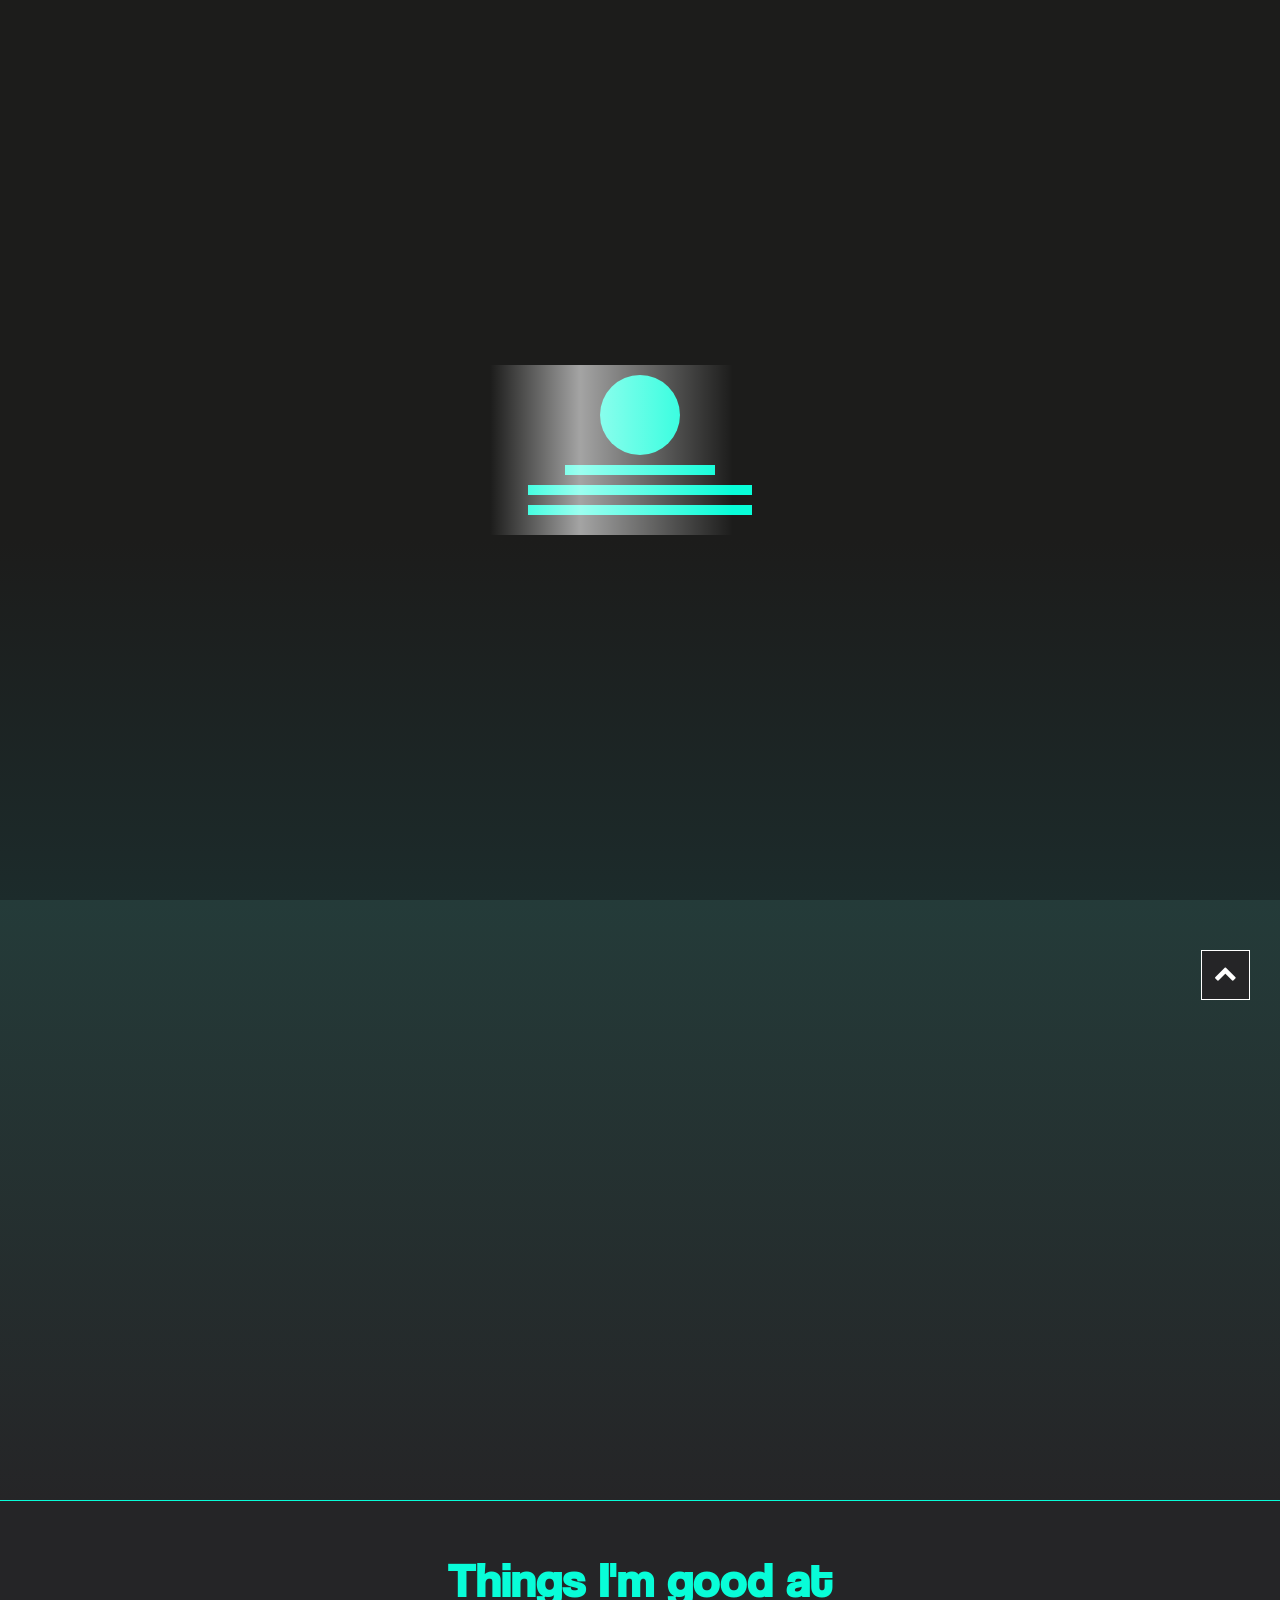
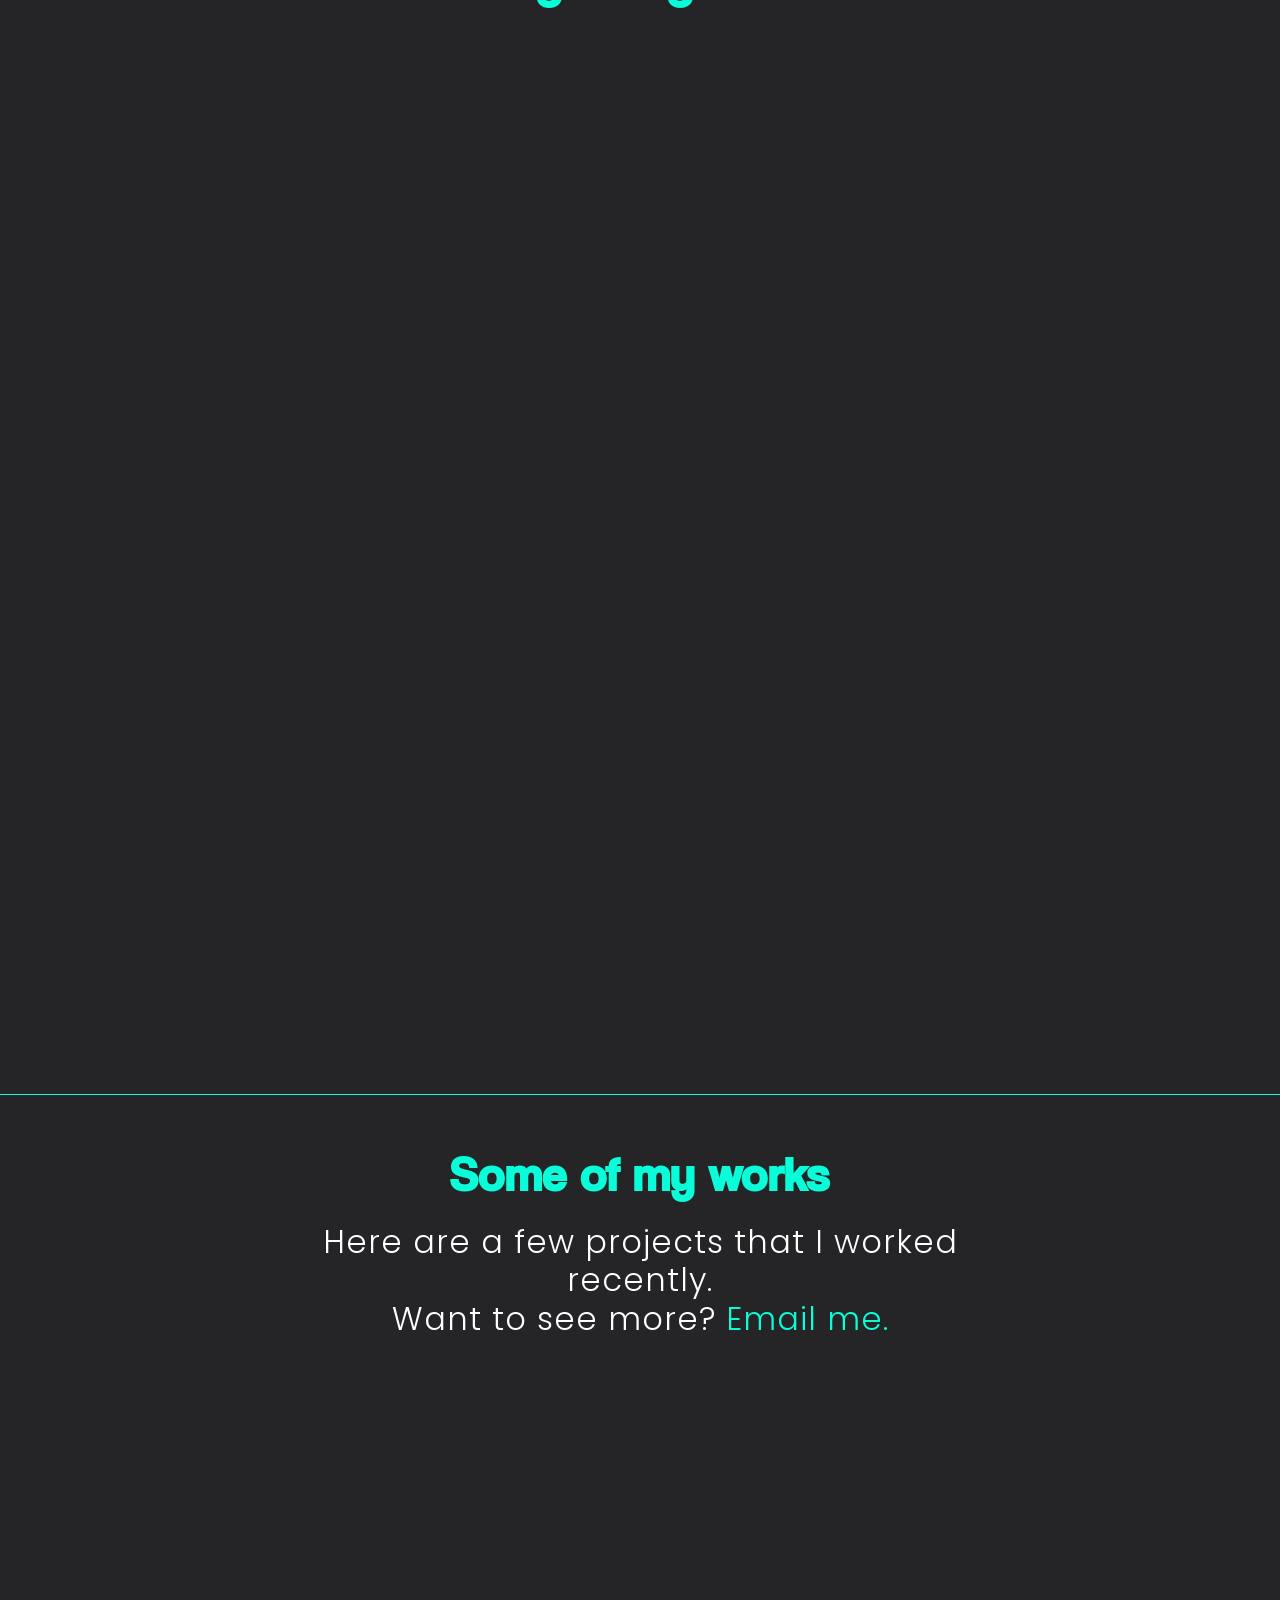
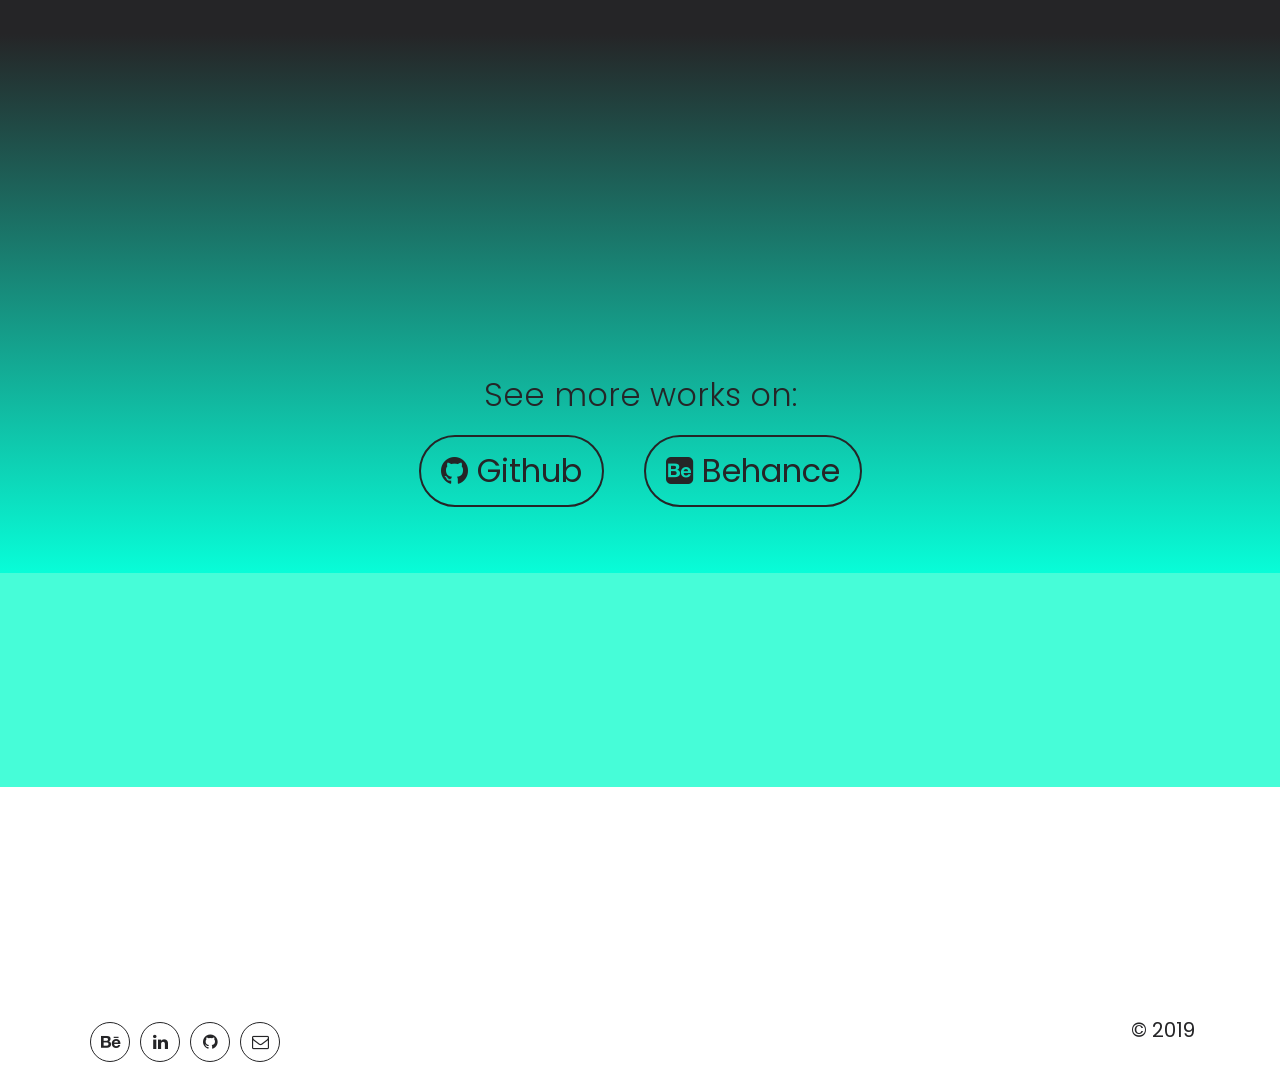
==== index.html @ 238badc8 "Fixed hero section width on desktop" ====
<!DOCTYPE html>
<html lang="en">
  <head>
    <meta name="viewport" content="width=device-width, initial-scale=1.0" />
    <title>Jason Jara - Frontend Developer | UI/UX Designer</title>
    <link
      rel="shortcut icon"
      href="./assets/images/favicon.ico"
      type="image/x-icon"
    />
    <link
      rel="stylesheet"
      href="https://cdnjs.cloudflare.com/ajax/libs/font-awesome/4.7.0/css/font-awesome.min.css"
    />
    <link rel="stylesheet" href="style.css" />
  </head>
  <body id="site-body">
    <header class="site-header">
      <div class="container">
        <div class="row">
          <div class="col">
            <nav class="menu__container">
              <ul class="menu">
                <li class="menu__items">
                  <a
                    class="menu__link"
                    href="https://linkedin.com/in/jasonjara"
                    target="_blank"
                    >LinkedIn</a
                  >
                </li>
                <li class="menu__items">
                  <a
                    class="menu__link"
                    href="https://behance.net/therealjasonjara"
                    target="_blank"
                    >Behance</a
                  >
                </li>
                <li class="menu__items">
                  <a
                    class="menu__link"
                    href="https://github.com/therealjasonjara"
                    target="_blank"
                    >Github</a
                  >
                </li>
              </ul>
            </nav>
          </div>
        </div>
      </div>
      <div class="mobile">
        <a class="hamburger" href="#"
          ><div class="hamburger__container">
            <div class="hamburger__icon"></div></div
        ></a>
        <nav class="menu__phone__container">
          <ul class="menu__phone">
            <li class="menu__items--phone">
              <a
                class="menu__link"
                href="https://linkedin.com/in/jasonjara"
                target="_blank"
                >LinkedIn</a
              >
            </li>
            <li class="menu__items--phone">
              <a
                class="menu__link"
                href="https://behance.net/therealjasonjara"
                target="_blank"
                >Behance</a
              >
            </li>
            <li class="menu__items--phone">
              <a
                class="menu__link"
                href="https://github.com/therealjasonjara"
                target="_blank"
                >Github</a
              >
            </li>
          </ul>
        </nav>
      </div>
    </header>
    <main class="site-content" id="site-content">
      <div class="hero">
        <div class="container">
          <div class="row">
            <div class="col">
              <div class="hero__text">
                <h1 class="font-green">Looking for a Web Developer?</h1>
                <h3 class="font-white">
                  I'm a web developer & UI designer from the Philippines. I make
                  websites, usually with Wordpress.
                </h3>
              </div>
            </div>
          </div>
        </div>
        <div class="mouse__container">
          <a class="mouse button" href="#about"><div class="scroller"></div></a>
        </div>
        <div id="particles-js"></div>
      </div>
      <section class="about" id="about">
        <div class="container-fluid">
          <div class="row">
            <div class="col-12 px-0">
              <div class="profile-img__container">
                <div class="profile-img about-items hidden first">
                  <img class="img-fluid" src="./assets/images/icon-sm.jpg" />
                </div>
              </div>
            </div>
            <div class="col-12 px-0">
              <div class="content about-items hidden second">
                <h1 class="content__header">
                  Hi, I'm Jason. Nice to meet you!
                </h1>
                <h3 class="content__sub">
                  I started my journey 5 years ago, and from that time, I
                  already made number of websites. From static websites to full
                  Wordpress sites, you name it. I'm quietly confident, naturally
                  curious, and perpetually improving my craft.
                </h3>
              </div>
            </div>
          </div>
        </div>
      </section>
      <section class="skills" id="skills">
        <div class="container">
          <div class="row">
            <div class="col-12">
              <div class="content">
                <h1 class="content__header text-center">Things I'm good at</h1>
              </div>
            </div>
            <div class="col-md-6 equal">
              <div
                class="content content__first content__border skills-items hidden first"
              >
                <img
                  class="content__image"
                  src="./assets/images/frontend-icon-light-sm.png"
                />
                <h2 class="content__sub">Front-end Development</h2>
                <p class="content__text">
                  I create most of the websites that I made using Wordpress. I
                  love to code things from scratch most of the time and enjoy
                  bringing design ideas to life in the browser.
                </p>
                <p class="content__green">Languages I speak:</p>
                <p class="content__text">
                  HTML, CSS, Sass, PugJS, PHP, Javascript, jQuery, ReactJS.
                </p>
                <p class="content__green">Dev tools that I use:</p>
                <ul class="content__list">
                  <li class="content__list--items">Visual Studio Code</li>
                  <li class="content__list--items">Wordpress</li>
                  <li class="content__list--items">Woocommerce</li>
                  <li class="content__list--items">Bootstrap</li>
                  <li class="content__list--items">Github</li>
                  <li class="content__list--items">Bitbucket</li>
                  <li class="content__list--items">Heroku</li>
                  <li class="content__list--items">Codepen</li>
                  <li class="content__list--items">Terminal</li>
                  <li class="content__list--items">cPanel</li>
                  <li class="content__list--items">mySQL</li>
                </ul>
              </div>
            </div>
            <div class="col-md-6 equal">
              <div class="content content__border skills-items hidden second">
                <img
                  class="content__image"
                  src="./assets/images/design-icon-light-sm.png"
                />
                <h2 class="content__sub">Graphic Design</h2>
                <p class="content__text">
                  I value simple content structure, clean design patterns, and
                  thoughtful interactions. I believe in a minimalist approach
                  towards design.
                </p>
                <p class="content__green">Things I enjoy designing:</p>
                <p class="content__text">
                  UI/UX, Web, Mobile, Apps, Branding, Social Media.
                </p>
                <p class="content__green">Design tools that I use:</p>
                <ul class="content__list">
                  <li class="content__list--items">Adobe Photoshop</li>
                  <li class="content__list--items">Adobe Illustrator</li>
                  <li class="content__list--items">Adobe Experience Design</li>
                  <li class="content__list--items">Adobe InDesign</li>
                  <li class="content__list--items">Sketch</li>
                  <li class="content__list--items">InvisionApp</li>
                  <li class="content__list--items">Figma</li>
                </ul>
              </div>
            </div>
          </div>
        </div>
      </section>
      <section class="works" id="works">
        <div class="container-fluid">
          <div class="row">
            <div class="col-12">
              <div class="content">
                <h1 class="content__header text-center">Some of my works</h1>
                <h3 class="content__sub text-center">
                  Here are a few projects that I worked recently.<br />Want to
                  see more?
                  <a
                    class="font-green"
                    href="mailto:therealjasonjara@gmail.com?Subject=Hello%20there!"
                    >Email me.</a
                  >
                </h3>
              </div>
            </div>
            <div class="col-md-6 col-lg-4">
              <div class="works__image works__image--sl hidden">
                <a
                  class="works__image--container"
                  href="http://survivallife.com"
                  target="_blank"
                  ><img
                    class="img-fluid works__image--logo"
                    src="./assets/images/sl-logo-sm.png" /><img
                    class="img-fluid featured"
                    src="./assets/images/sl-bg-sm.jpg"
                /></a>
              </div>
            </div>
            <div class="col-md-6 col-lg-4">
              <div class="works__image works__image--diy hidden">
                <a
                  class="works__image--container"
                  href="http://diyready.com"
                  target="_blank"
                  ><img
                    class="img-fluid works__image--logo"
                    src="./assets/images/diy-logo-sm.png" /><img
                    class="img-fluid featured"
                    src="./assets/images/diy-bg-sm.jpg"
                /></a>
              </div>
            </div>
            <div class="col-md-6 col-lg-4">
              <div class="works__image works__image--iconic hidden">
                <a
                  class="works__image--container"
                  href="https://www.behance.net/gallery/55529257/Iconic-Mind-Website-Redesign"
                  target="_blank"
                  ><img
                    class="img-fluid works__image--logo"
                    src="./assets/images/iconic-logo-sm.png" /><img
                    class="img-fluid featured"
                    src="./assets/images/iconic-bg-sm.jpg"
                /></a>
              </div>
            </div>
            <div class="col-md-6 col-lg-4">
              <div class="works__image works__image--ukt hidden">
                <a
                  class="works__image--container"
                  href="http://uktilesales.co.uk"
                  target="_blank"
                  ><img
                    class="img-fluid works__image--logo"
                    src="./assets/images/ukt-logo-sm.png" /><img
                    class="img-fluid featured"
                    src="./assets/images/ukt-bg-sm.jpg"
                /></a>
              </div>
            </div>
            <div class="col-md-6 col-lg-4">
              <div class="works__image works__image--yourdebt hidden">
                <a
                  class="works__image--container"
                  href="http://www.yourdebtaid.com"
                  target="_blank"
                  ><img
                    class="img-fluid works__image--logo"
                    src="./assets/images/yourdebt-logo.png" /><img
                    class="img-fluid featured"
                    src="./assets/images/yourdebt-bg-sm.jpg"
                /></a>
              </div>
            </div>
            <div class="col-md-6 col-lg-4">
              <div class="works__image works__image--dpl hidden">
                <a
                  class="works__image--container"
                  href="http://dplcash.com"
                  target="_blank"
                  ><img
                    class="img-fluid works__image--logo"
                    src="./assets/images/dpl-logo-sm.png" /><img
                    class="img-fluid featured"
                    src="./assets/images/dpl-bg-sm.jpg"
                /></a>
              </div>
            </div>
            <div class="col-12">
              <div class="content social">
                <h3 class="social__text">See more works on:</h3>
                <ul class="social__items">
                  <li class="social__item">
                    <a
                      class="social__items--github"
                      href="https://github.com/therealjasonjara"
                      target="_blank"
                      ><i class="fa fa-github"></i> Github</a
                    >
                  </li>
                  <li class="social__item">
                    <a
                      class="social__items--behance"
                      href="https://behance.net/therealjasonjara"
                      target="_blank"
                    >
                      <i class="fa fa-behance-square"></i> Behance</a
                    >
                  </li>
                </ul>
              </div>
            </div>
          </div>
        </div>
      </section>
      <section class="contact" id="contact">
        <div class="container">
          <div class="row">
            <div class="col-md-12">
              <div class="contact__container contact-us hidden">
                <h1 class="content__header">Let's build<br />something</h1>
                <h3 class="content__sub contact__container--sub">
                  Interested in working together? Let's chat and get started
                  with the project.
                </h3>
                <a
                  class="contact__container--link contact-us hidden second"
                  href="mailto:therealjasonjara@gmail.com?Subject=Hello%20there!"
                  >Let's get started!</a
                >
              </div>
            </div>
          </div>
        </div>
      </section>
    </main>
    <footer class="footer" id="footer">
      <div class="container">
        <div class="row">
          <div class="col-md-6">
            <ul class="social-icons">
              <li class="social-icons__item">
                <a
                  class="social-icons__link"
                  href="https://behance.net/therealjasonjara"
                  target="_blank"
                  ><i class="fa fa-behance"></i
                ></a>
              </li>
              <li class="social-icons__item">
                <a
                  class="social-icons__link"
                  href="https://linkedin.com/in/jasonjara"
                  target="_blank"
                  ><i class="fa fa-linkedin"></i
                ></a>
              </li>
              <li class="social-icons__item">
                <a
                  class="social-icons__link"
                  href="https://github.com/therealjasonjara"
                  target="_blank"
                  ><i class="fa fa-github"></i
                ></a>
              </li>
              <li class="social-icons__item">
                <a
                  class="social-icons__link"
                  href="mailto:therealjasonjara@gmail.com?Subject=Hello%20there!"
                  ><i class="fa fa-envelope-o"></i
                ></a>
              </li>
            </ul>
          </div>
          <div class="col-md-6"><p class="footer-text">&copy; 2019</p></div>
        </div>
      </div>
    </footer>
    <a class="scrollTop" href="#"
      ><i class="fa fa-chevron-up scrollTop__icon"></i
    ></a>
    <div class="preloader__container">
      <div class="preloader">
        <div class="box">
          <span class="circle"></span><span class="title"></span
          ><span class="line"></span><span class="line"></span>
        </div>
      </div>
    </div>
    <script src="./js/jquery-3.3.1.min.js"></script>
    <script src="./js/bootstrap.min.js"></script>
    <script src="./js/particles.min.js"></script>
    <script src="./js/script.js"></script>
  </body>
</html>
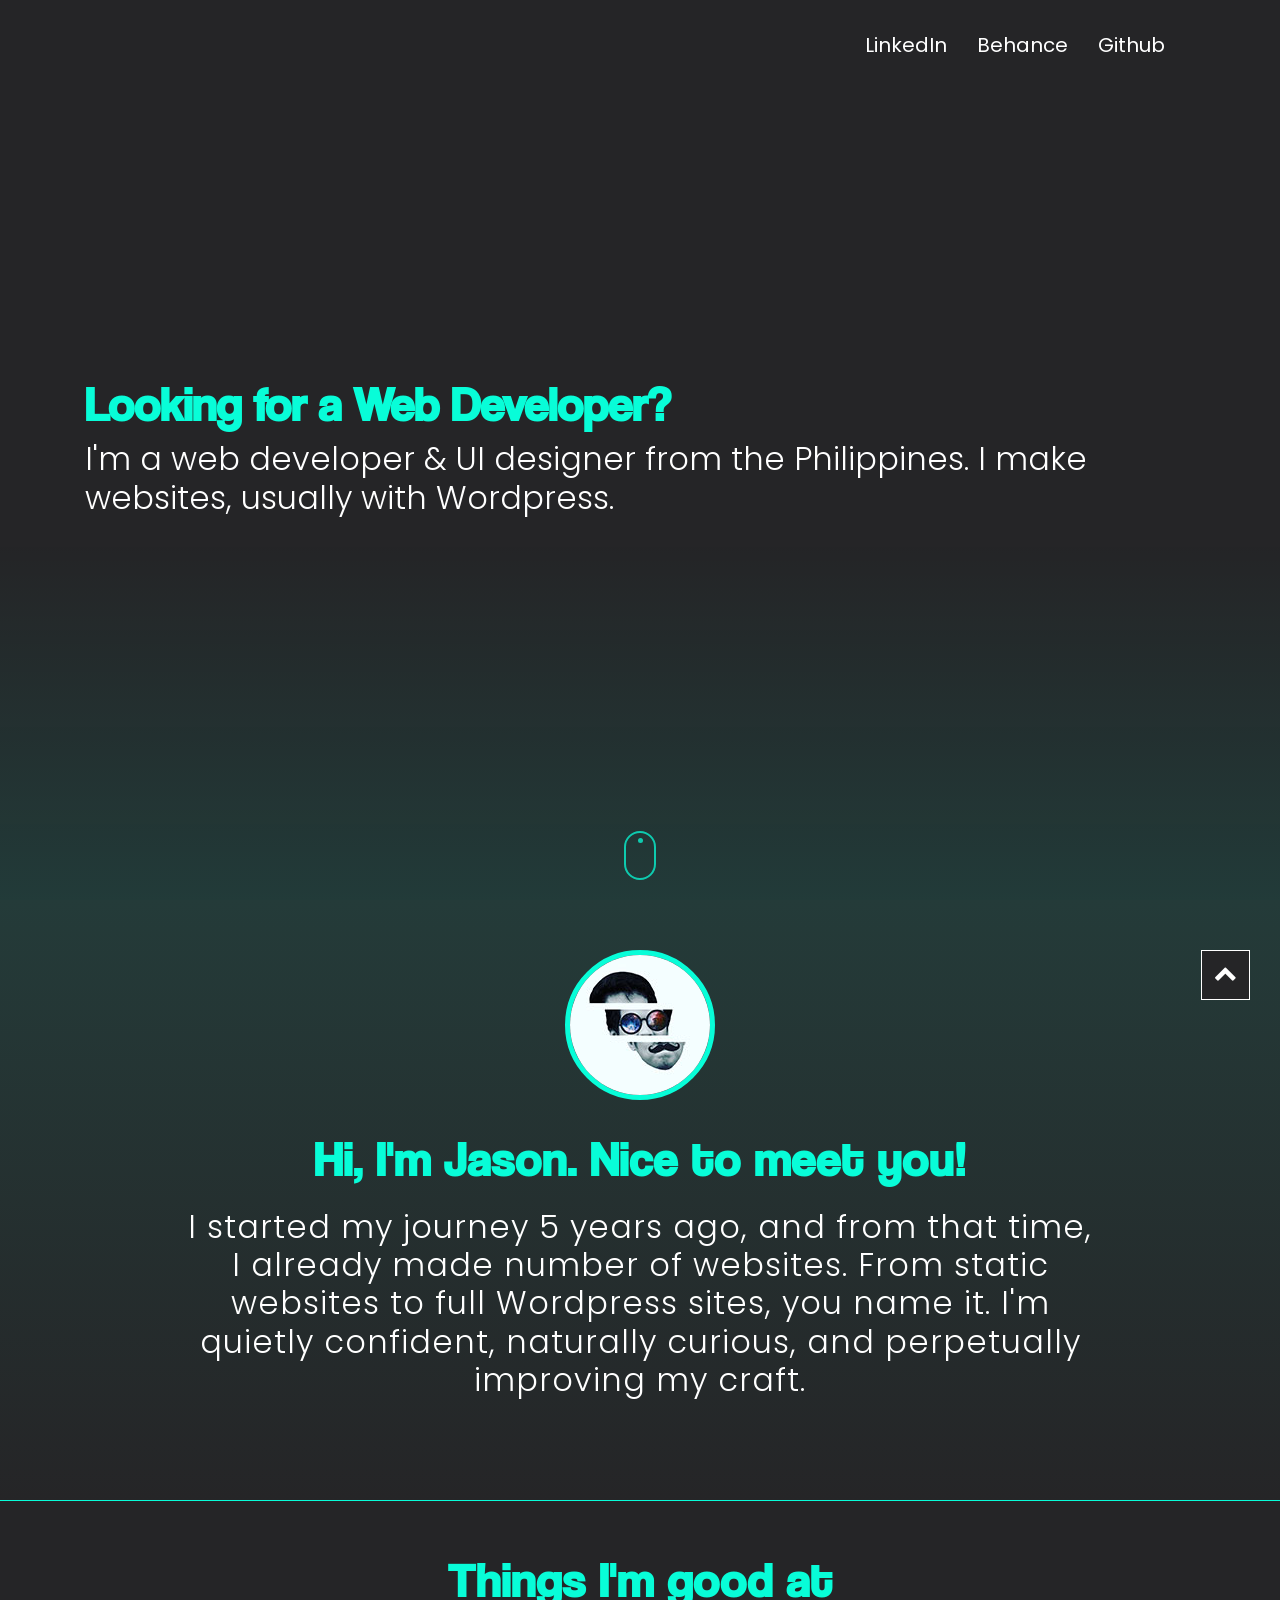
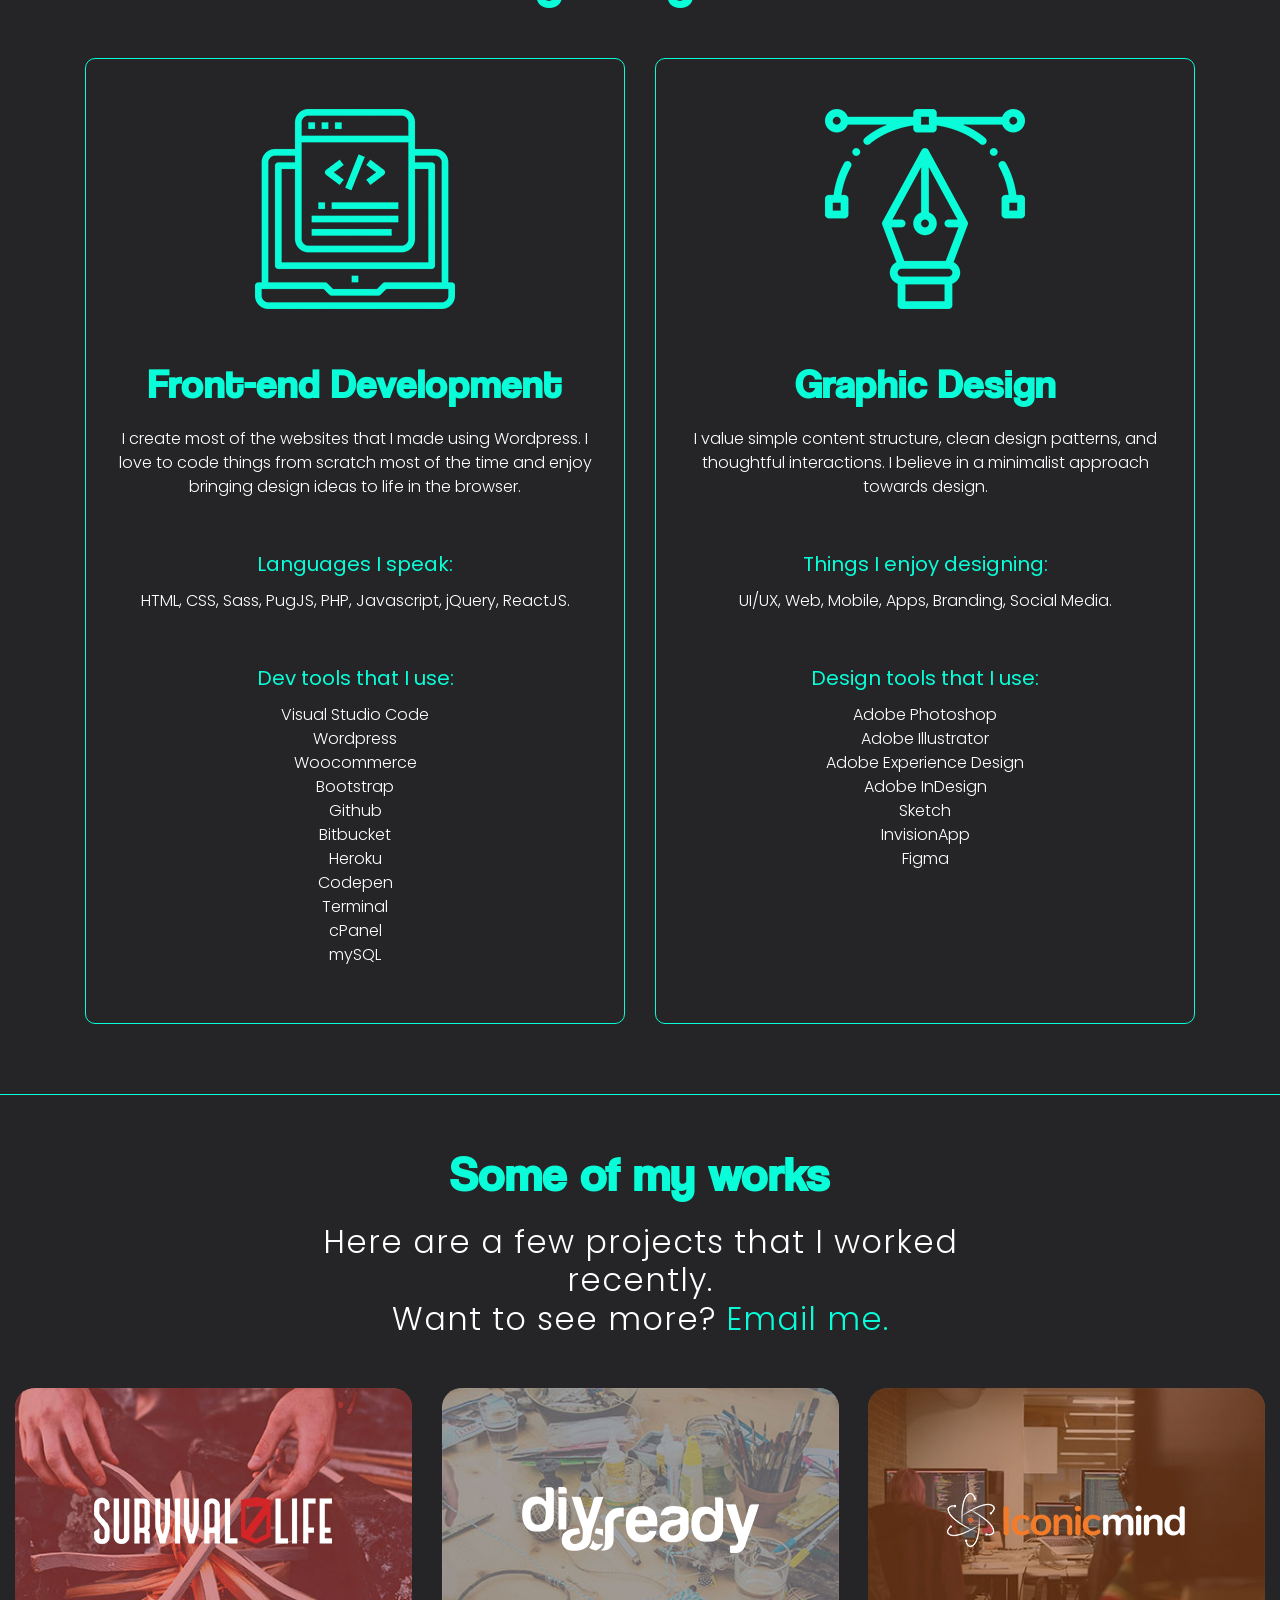
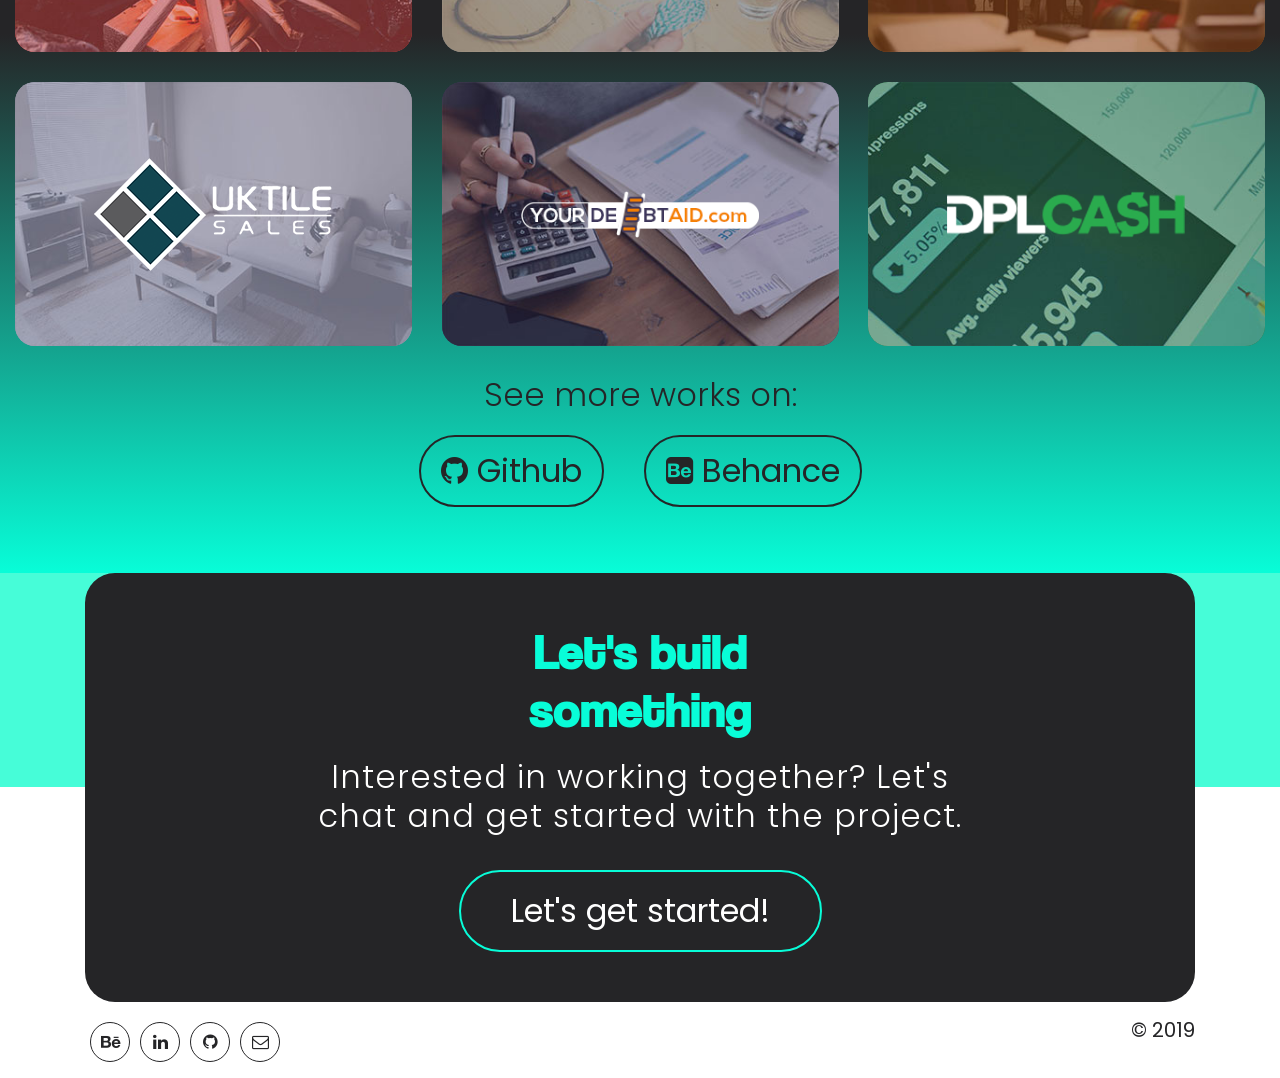
==== commit 2f1a8096: "Disabled particles and removed 404 links" ====
--- a/index.html
+++ b/index.html
@@ -213,11 +213,7 @@
                 <h3 class="content__sub text-center">
                   Here are a few projects that I worked recently.<br />Want to
                   see more?
-                  <a
-                    class="font-green"
-                    href="mailto:therealjasonjara@gmail.com?Subject=Hello%20there!"
-                    >Email me.</a
-                  >
+                  <a class="font-green" href="#contact">Email me.</a>
                 </h3>
               </div>
             </div>
@@ -279,10 +275,7 @@
             </div>
             <div class="col-md-6 col-lg-4">
               <div class="works__image works__image--yourdebt hidden">
-                <a
-                  class="works__image--container"
-                  href="http://www.yourdebtaid.com"
-                  target="_blank"
+                <a class="works__image--container" href="#" target="_blank"
                   ><img
                     class="img-fluid works__image--logo"
                     src="./assets/images/yourdebt-logo.png" /><img
@@ -293,10 +286,7 @@
             </div>
             <div class="col-md-6 col-lg-4">
               <div class="works__image works__image--dpl hidden">
-                <a
-                  class="works__image--container"
-                  href="http://dplcash.com"
-                  target="_blank"
+                <a class="works__image--container" href="#" target="_blank"
                   ><img
                     class="img-fluid works__image--logo"
                     src="./assets/images/dpl-logo-sm.png" /><img
@@ -408,7 +398,7 @@
     </div>
     <script src="./js/jquery-3.3.1.min.js"></script>
     <script src="./js/bootstrap.min.js"></script>
-    <script src="./js/particles.min.js"></script>
+    <script src="https://www.jsdelivr.com/package/npm/particles.js"></script>
     <script src="./js/script.js"></script>
   </body>
 </html>
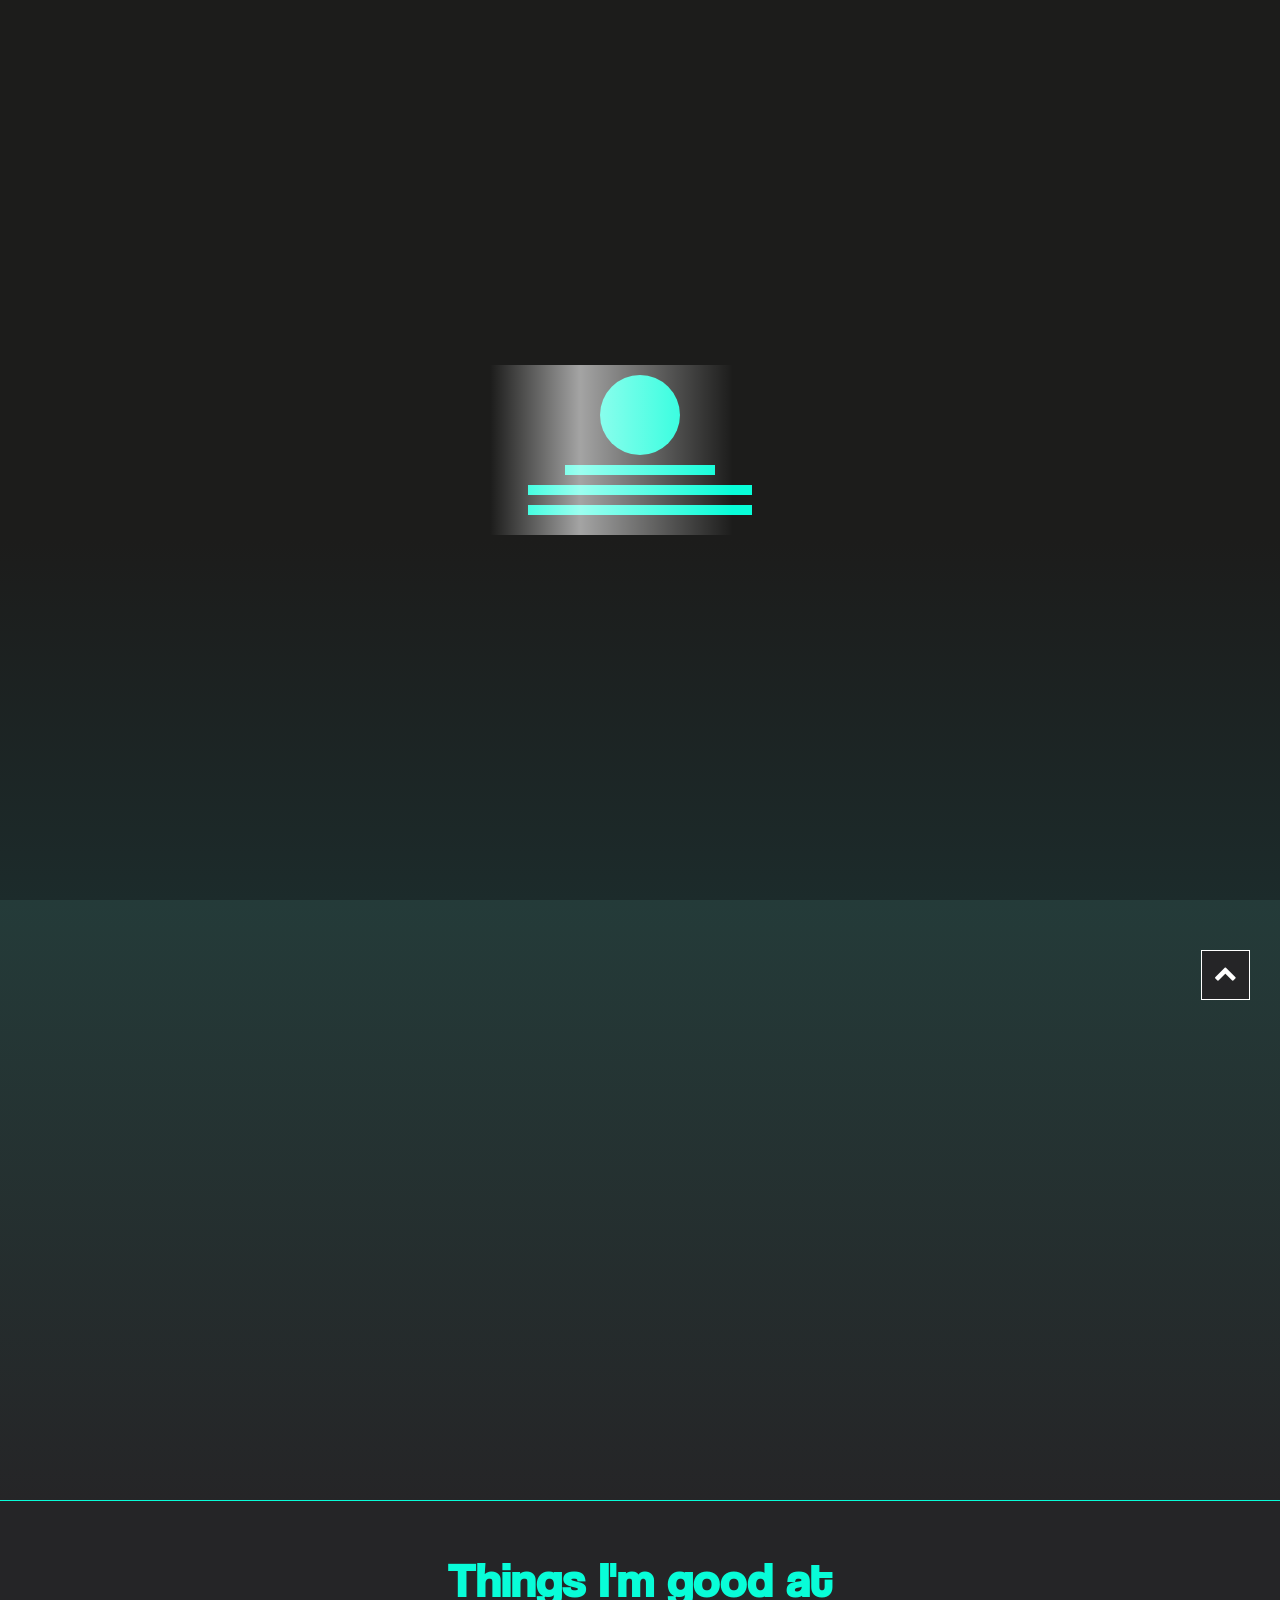
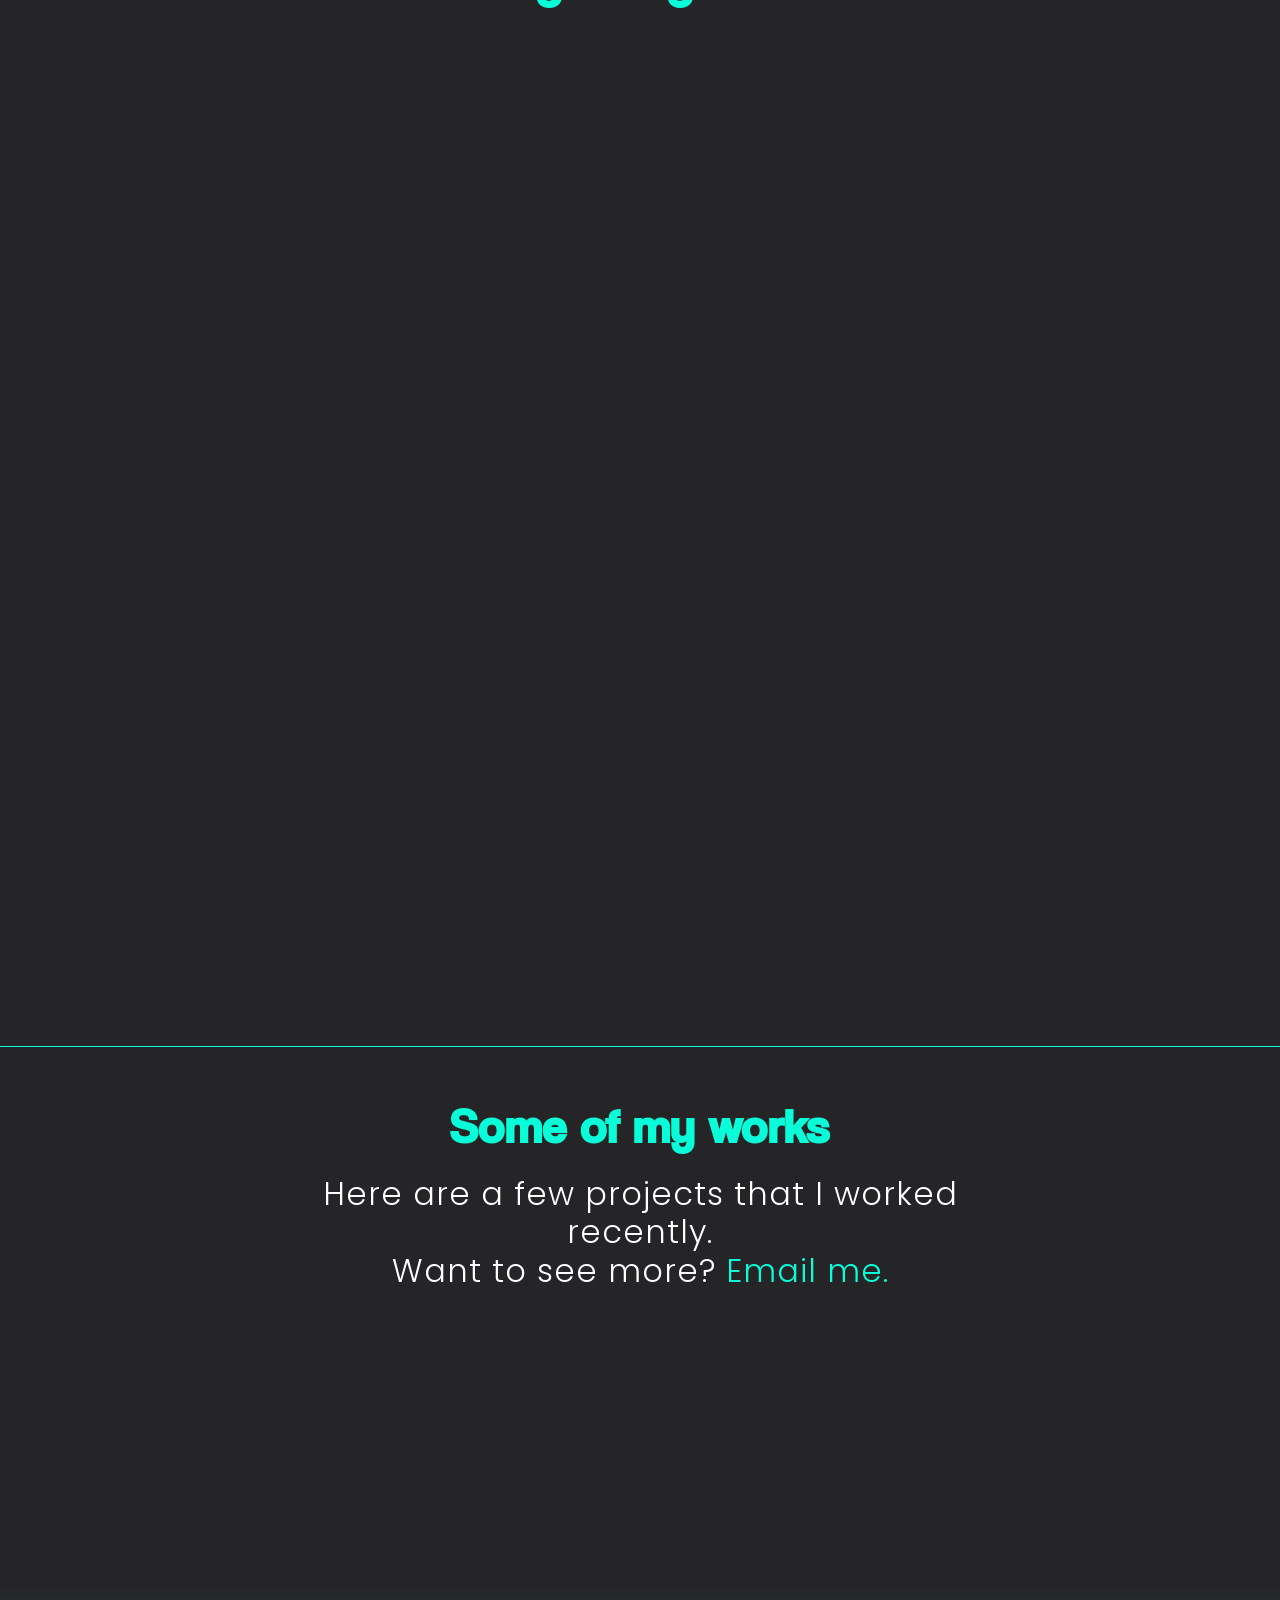
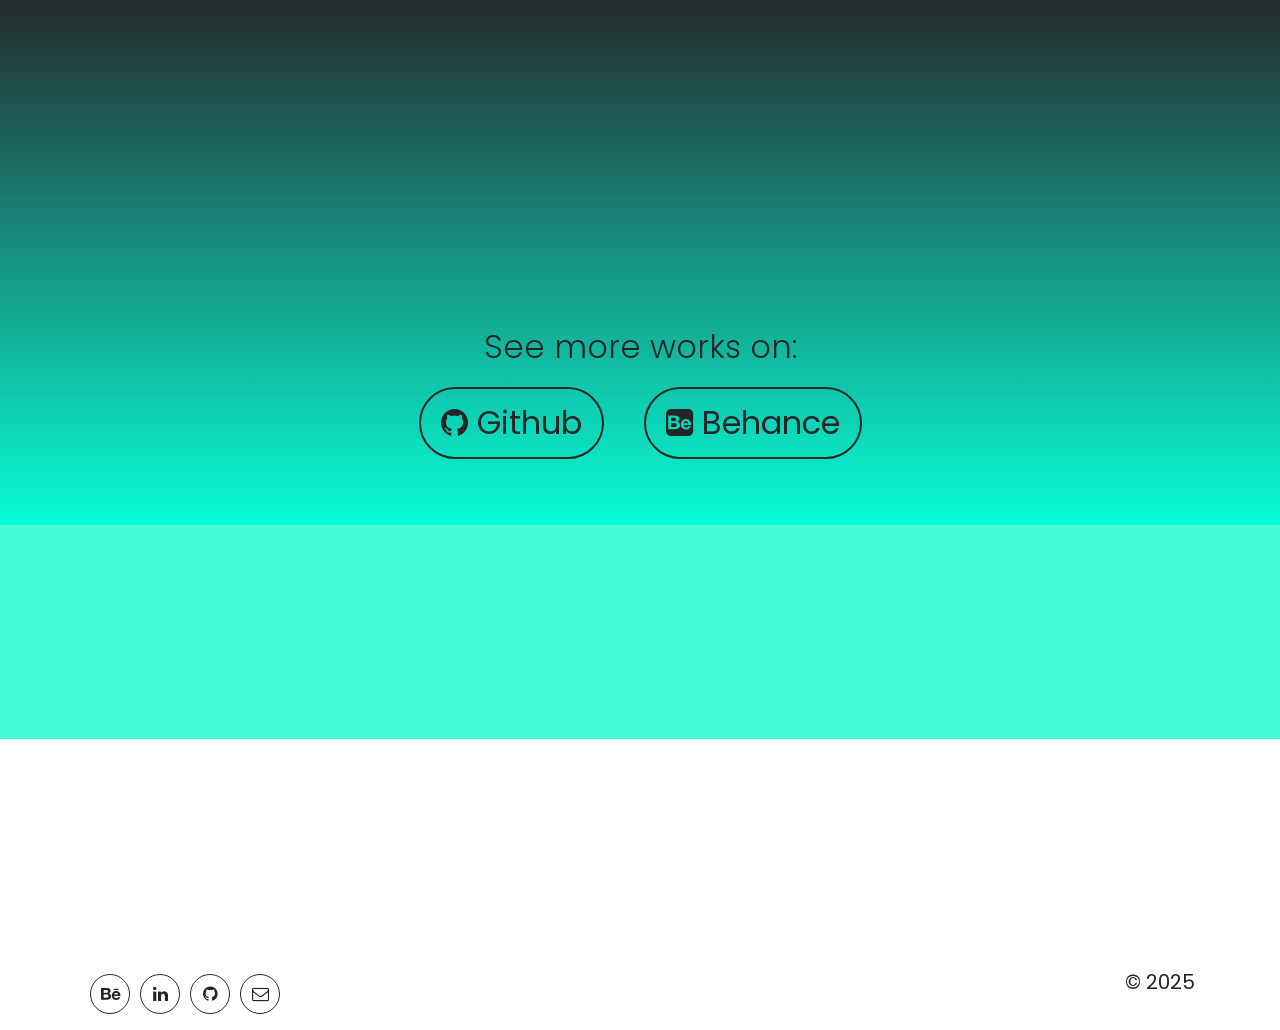
==== commit 1292fe36: "updated some texts" ====
--- a/index.html
+++ b/index.html
@@ -121,10 +121,11 @@
                   Hi, I'm Jason. Nice to meet you!
                 </h1>
                 <h3 class="content__sub">
-                  I started my journey 5 years ago, and from that time, I
-                  already made number of websites. From static websites to full
-                  Wordpress sites, you name it. I'm quietly confident, naturally
-                  curious, and perpetually improving my craft.
+                  I started my web development journey back in 2016, and from
+                  that time, I already made hundreds of websites. From static
+                  websites to full Wordpress sites, you name it. I'm quietly
+                  confident, naturally curious, and perpetually improving my
+                  craft.
                 </h3>
               </div>
             </div>
@@ -147,7 +148,7 @@
                   class="content__image"
                   src="./assets/images/frontend-icon-light-sm.png"
                 />
-                <h2 class="content__sub">Front-end Development</h2>
+                <h2 class="content__sub">Web<br />Development</h2>
                 <p class="content__text">
                   I create most of the websites that I made using Wordpress. I
                   love to code things from scratch most of the time and enjoy
@@ -155,18 +156,14 @@
                 </p>
                 <p class="content__green">Languages I speak:</p>
                 <p class="content__text">
-                  HTML, CSS, Sass, PugJS, PHP, Javascript, jQuery, ReactJS.
+                  HTML, CSS, Sass, PugJS, PHP, Javascript, jQuery, React, NextJS
                 </p>
                 <p class="content__green">Dev tools that I use:</p>
                 <ul class="content__list">
-                  <li class="content__list--items">Visual Studio Code</li>
                   <li class="content__list--items">Wordpress</li>
                   <li class="content__list--items">Woocommerce</li>
-                  <li class="content__list--items">Bootstrap</li>
-                  <li class="content__list--items">Github</li>
-                  <li class="content__list--items">Bitbucket</li>
-                  <li class="content__list--items">Heroku</li>
-                  <li class="content__list--items">Codepen</li>
+                  <li class="content__list--items">Git</li>
+                  <li class="content__list--items">Vercel</li>
                   <li class="content__list--items">Terminal</li>
                   <li class="content__list--items">cPanel</li>
                   <li class="content__list--items">mySQL</li>
@@ -179,7 +176,7 @@
                   class="content__image"
                   src="./assets/images/design-icon-light-sm.png"
                 />
-                <h2 class="content__sub">Graphic Design</h2>
+                <h2 class="content__sub">Graphic<br />Design</h2>
                 <p class="content__text">
                   I value simple content structure, clean design patterns, and
                   thoughtful interactions. I believe in a minimalist approach
@@ -191,12 +188,9 @@
                 </p>
                 <p class="content__green">Design tools that I use:</p>
                 <ul class="content__list">
-                  <li class="content__list--items">Adobe Photoshop</li>
-                  <li class="content__list--items">Adobe Illustrator</li>
-                  <li class="content__list--items">Adobe Experience Design</li>
-                  <li class="content__list--items">Adobe InDesign</li>
+                  <li class="content__list--items">Adobe Creative Cloud</li>
                   <li class="content__list--items">Sketch</li>
-                  <li class="content__list--items">InvisionApp</li>
+                  <li class="content__list--items">Canva</li>
                   <li class="content__list--items">Figma</li>
                 </ul>
               </div>
@@ -381,7 +375,7 @@
               </li>
             </ul>
           </div>
-          <div class="col-md-6"><p class="footer-text">&copy; 2019</p></div>
+          <div class="col-md-6"><p class="footer-text">&copy; 2025</p></div>
         </div>
       </div>
     </footer>
@@ -398,7 +392,7 @@
     </div>
     <script src="./js/jquery-3.3.1.min.js"></script>
     <script src="./js/bootstrap.min.js"></script>
-    <script src="https://www.jsdelivr.com/package/npm/particles.js"></script>
+    <script src="./js/particles.min.js"></script>
     <script src="./js/script.js"></script>
   </body>
 </html>
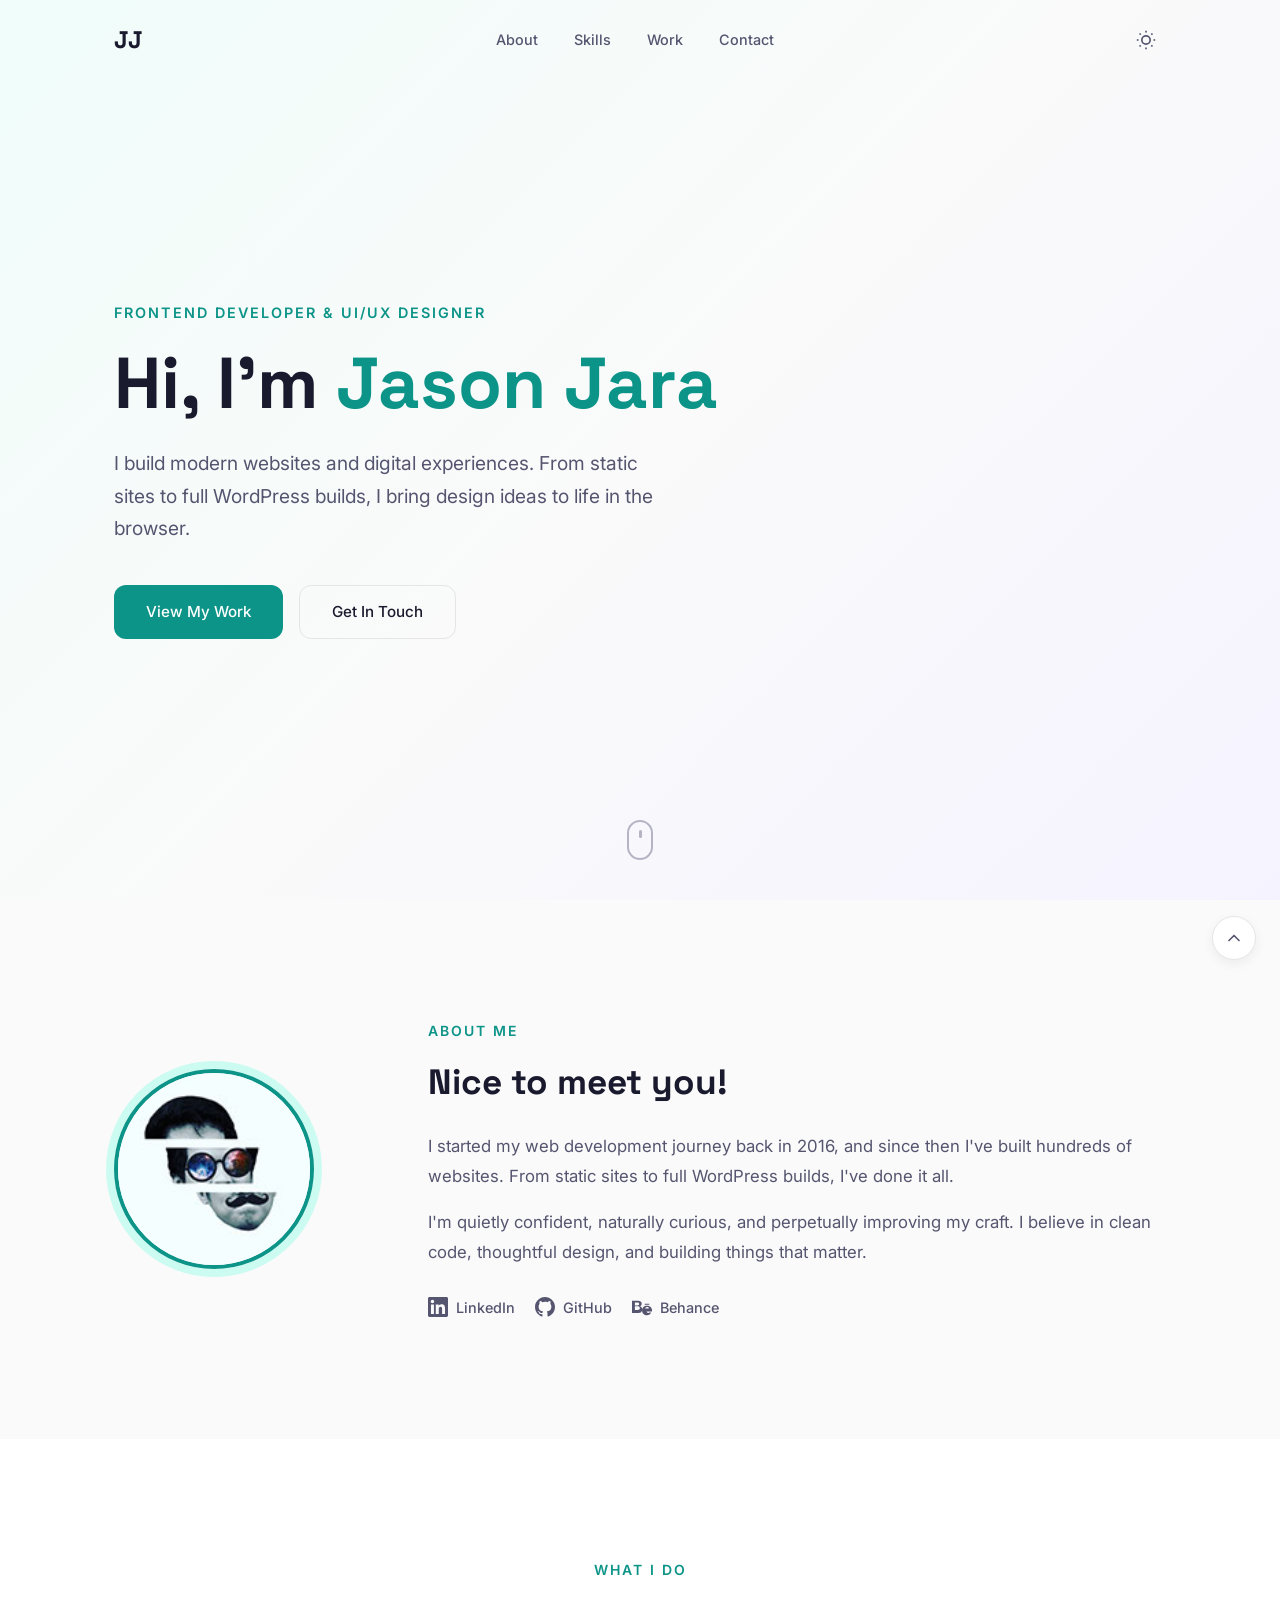
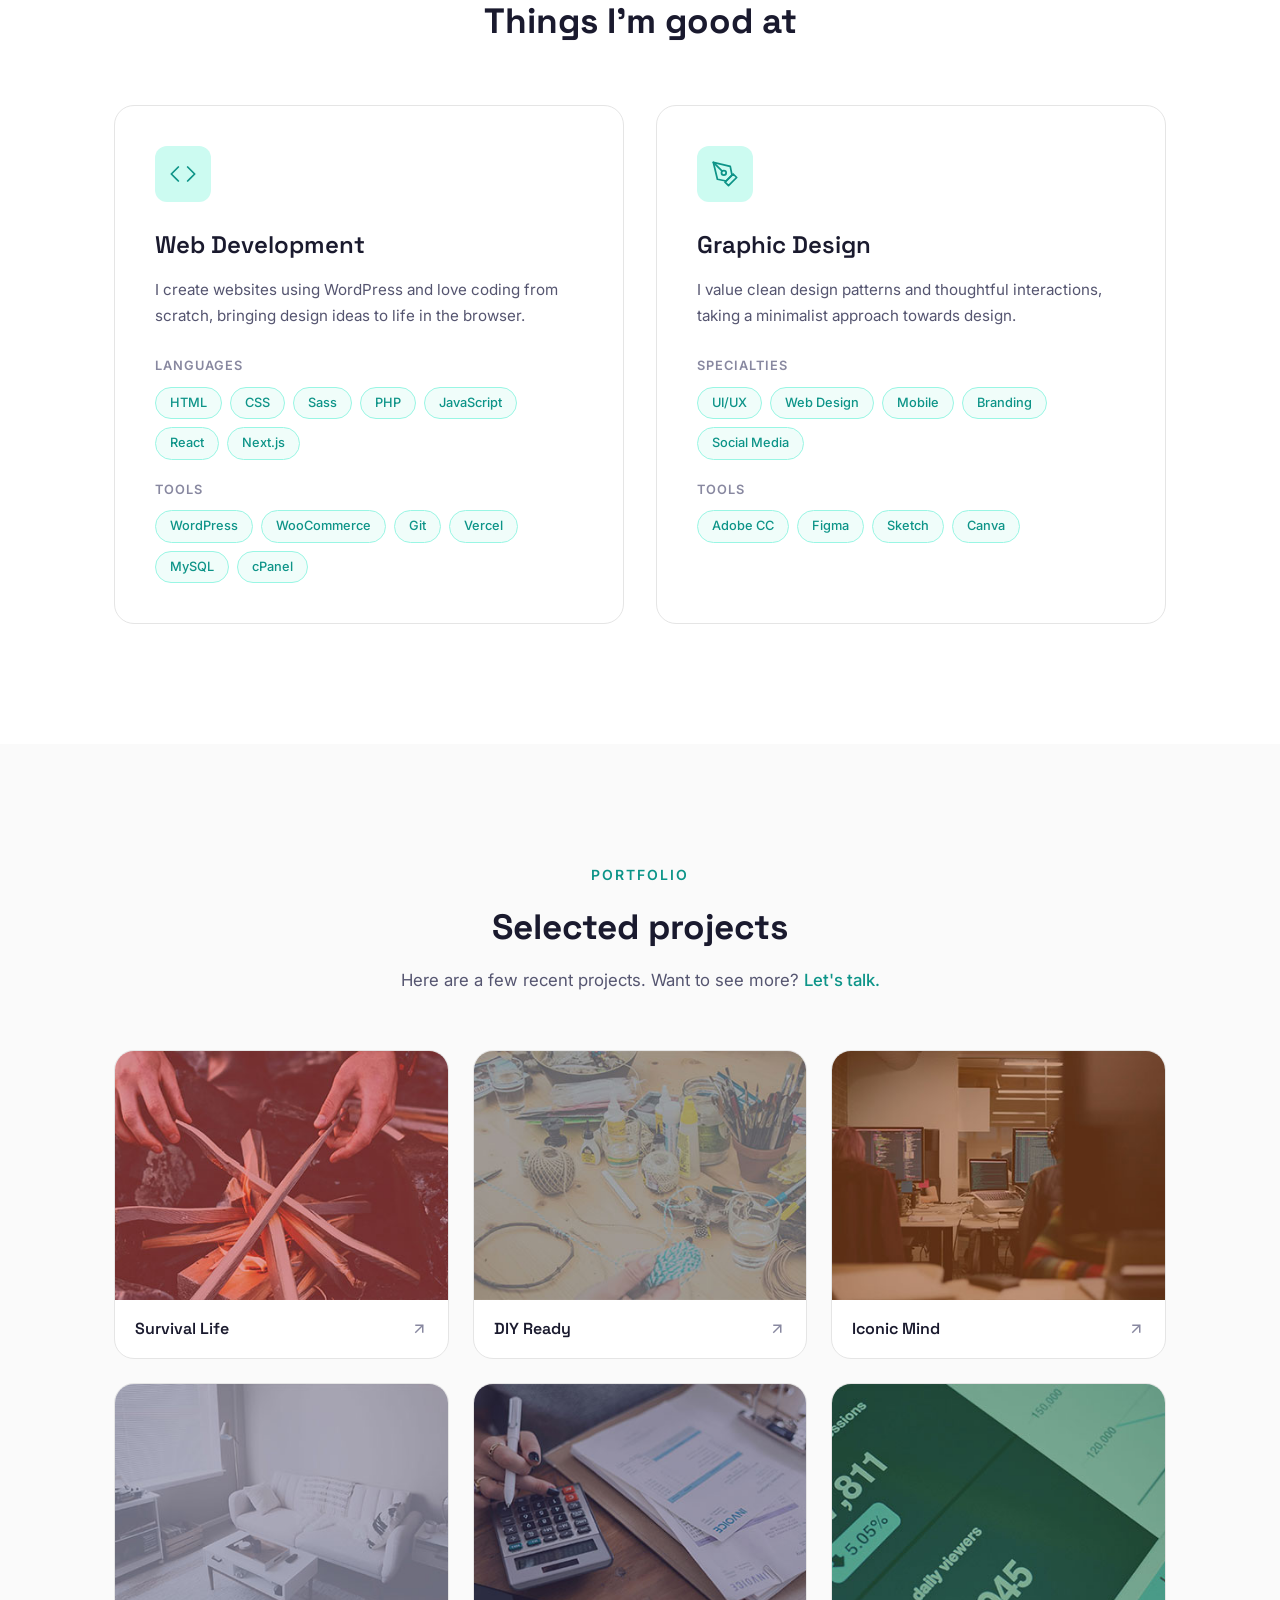
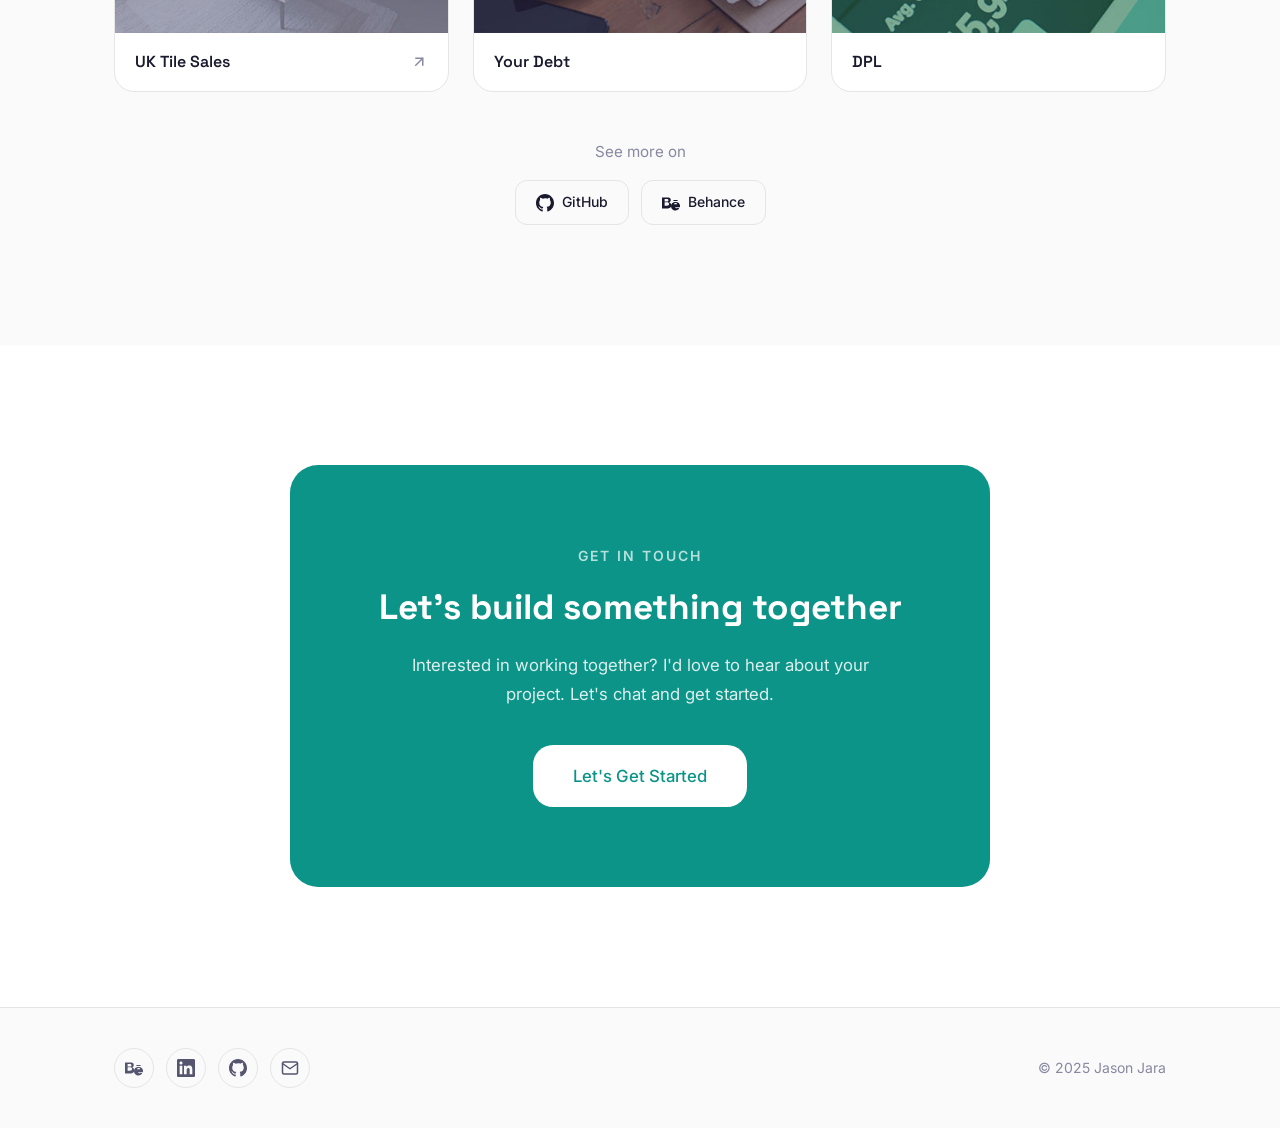
==== commit c65435e7: "Rebuild portfolio with modern design and dark mode support Complete redesign from Bootstrap/jQuery t" ====
--- a/index.html
+++ b/index.html
@@ -1,398 +1,346 @@
 <!DOCTYPE html>
-<html lang="en">
+<html lang="en" data-theme="light">
   <head>
+    <meta charset="UTF-8" />
     <meta name="viewport" content="width=device-width, initial-scale=1.0" />
-    <title>Jason Jara - Frontend Developer | UI/UX Designer</title>
-    <link
-      rel="shortcut icon"
-      href="./assets/images/favicon.ico"
-      type="image/x-icon"
-    />
-    <link
-      rel="stylesheet"
-      href="https://cdnjs.cloudflare.com/ajax/libs/font-awesome/4.7.0/css/font-awesome.min.css"
-    />
+    <meta name="description" content="Jason Jara - Frontend Developer & UI/UX Designer from the Philippines. Building modern websites and digital experiences." />
+    <title>Jason Jara - Frontend Developer & UI/UX Designer</title>
+    <link rel="shortcut icon" href="./assets/images/favicon.ico" type="image/x-icon" />
+    <link rel="preconnect" href="https://fonts.googleapis.com" />
+    <link rel="preconnect" href="https://fonts.gstatic.com" crossorigin />
+    <link href="https://fonts.googleapis.com/css2?family=Inter:wght@300;400;500;600;700&family=Space+Grotesk:wght@500;600;700&display=swap" rel="stylesheet" />
     <link rel="stylesheet" href="style.css" />
   </head>
-  <body id="site-body">
-    <header class="site-header">
-      <div class="container">
-        <div class="row">
-          <div class="col">
-            <nav class="menu__container">
-              <ul class="menu">
-                <li class="menu__items">
-                  <a
-                    class="menu__link"
-                    href="https://linkedin.com/in/jasonjara"
-                    target="_blank"
-                    >LinkedIn</a
-                  >
-                </li>
-                <li class="menu__items">
-                  <a
-                    class="menu__link"
-                    href="https://behance.net/therealjasonjara"
-                    target="_blank"
-                    >Behance</a
-                  >
-                </li>
-                <li class="menu__items">
-                  <a
-                    class="menu__link"
-                    href="https://github.com/therealjasonjara"
-                    target="_blank"
-                    >Github</a
-                  >
-                </li>
-              </ul>
-            </nav>
-          </div>
-        </div>
-      </div>
-      <div class="mobile">
-        <a class="hamburger" href="#"
-          ><div class="hamburger__container">
-            <div class="hamburger__icon"></div></div
-        ></a>
-        <nav class="menu__phone__container">
-          <ul class="menu__phone">
-            <li class="menu__items--phone">
-              <a
-                class="menu__link"
-                href="https://linkedin.com/in/jasonjara"
-                target="_blank"
-                >LinkedIn</a
-              >
-            </li>
-            <li class="menu__items--phone">
-              <a
-                class="menu__link"
-                href="https://behance.net/therealjasonjara"
-                target="_blank"
-                >Behance</a
-              >
-            </li>
-            <li class="menu__items--phone">
-              <a
-                class="menu__link"
-                href="https://github.com/therealjasonjara"
-                target="_blank"
-                >Github</a
-              >
-            </li>
-          </ul>
+  <body>
+    <!-- Navigation -->
+    <header class="nav" id="nav">
+      <div class="nav__inner">
+        <a href="#" class="nav__logo">JJ</a>
+        <nav class="nav__links" id="nav-links">
+          <a href="#about" class="nav__link">About</a>
+          <a href="#skills" class="nav__link">Skills</a>
+          <a href="#work" class="nav__link">Work</a>
+          <a href="#contact" class="nav__link">Contact</a>
         </nav>
+        <div class="nav__actions">
+          <button class="theme-toggle" id="theme-toggle" aria-label="Toggle dark mode">
+            <svg class="theme-toggle__icon theme-toggle__icon--sun" viewBox="0 0 24 24" fill="none" stroke="currentColor" stroke-width="2">
+              <circle cx="12" cy="12" r="5"></circle>
+              <line x1="12" y1="1" x2="12" y2="3"></line>
+              <line x1="12" y1="21" x2="12" y2="23"></line>
+              <line x1="4.22" y1="4.22" x2="5.64" y2="5.64"></line>
+              <line x1="18.36" y1="18.36" x2="19.78" y2="19.78"></line>
+              <line x1="1" y1="12" x2="3" y2="12"></line>
+              <line x1="21" y1="12" x2="23" y2="12"></line>
+              <line x1="4.22" y1="19.78" x2="5.64" y2="18.36"></line>
+              <line x1="18.36" y1="5.64" x2="19.78" y2="4.22"></line>
+            </svg>
+            <svg class="theme-toggle__icon theme-toggle__icon--moon" viewBox="0 0 24 24" fill="none" stroke="currentColor" stroke-width="2">
+              <path d="M21 12.79A9 9 0 1 1 11.21 3 7 7 0 0 0 21 12.79z"></path>
+            </svg>
+          </button>
+          <button class="nav__hamburger" id="hamburger" aria-label="Toggle menu">
+            <span></span>
+            <span></span>
+            <span></span>
+          </button>
+        </div>
       </div>
     </header>
-    <main class="site-content" id="site-content">
-      <div class="hero">
-        <div class="container">
-          <div class="row">
-            <div class="col">
-              <div class="hero__text">
-                <h1 class="font-green">Looking for a Web Developer?</h1>
-                <h3 class="font-white">
-                  I'm a web developer & UI designer from the Philippines. I make
-                  websites, usually with Wordpress.
-                </h3>
-              </div>
-            </div>
-          </div>
-        </div>
-        <div class="mouse__container">
-          <a class="mouse button" href="#about"><div class="scroller"></div></a>
-        </div>
-        <div id="particles-js"></div>
-      </div>
+
+    <!-- Mobile Menu Overlay -->
+    <div class="mobile-menu" id="mobile-menu">
+      <nav class="mobile-menu__nav">
+        <a href="#about" class="mobile-menu__link">About</a>
+        <a href="#skills" class="mobile-menu__link">Skills</a>
+        <a href="#work" class="mobile-menu__link">Work</a>
+        <a href="#contact" class="mobile-menu__link">Contact</a>
+      </nav>
+    </div>
+
+    <main>
+      <!-- Hero Section -->
+      <section class="hero" id="hero">
+        <div class="container">
+          <div class="hero__content">
+            <p class="hero__label reveal">Frontend Developer & UI/UX Designer</p>
+            <h1 class="hero__title reveal">Hi, I'm <span class="text-accent">Jason Jara</span></h1>
+            <p class="hero__subtitle reveal">I build modern websites and digital experiences. From static sites to full WordPress builds, I bring design ideas to life in the browser.</p>
+            <div class="hero__actions reveal">
+              <a href="#work" class="btn btn--primary">View My Work</a>
+              <a href="#contact" class="btn btn--outline">Get In Touch</a>
+            </div>
+          </div>
+          <div class="hero__scroll">
+            <a href="#about" class="scroll-indicator" aria-label="Scroll down">
+              <div class="scroll-indicator__mouse">
+                <div class="scroll-indicator__wheel"></div>
+              </div>
+            </a>
+          </div>
+        </div>
+      </section>
+
+      <!-- About Section -->
       <section class="about" id="about">
-        <div class="container-fluid">
-          <div class="row">
-            <div class="col-12 px-0">
-              <div class="profile-img__container">
-                <div class="profile-img about-items hidden first">
-                  <img class="img-fluid" src="./assets/images/icon-sm.jpg" />
-                </div>
-              </div>
-            </div>
-            <div class="col-12 px-0">
-              <div class="content about-items hidden second">
-                <h1 class="content__header">
-                  Hi, I'm Jason. Nice to meet you!
-                </h1>
-                <h3 class="content__sub">
-                  I started my web development journey back in 2016, and from
-                  that time, I already made hundreds of websites. From static
-                  websites to full Wordpress sites, you name it. I'm quietly
-                  confident, naturally curious, and perpetually improving my
-                  craft.
-                </h3>
-              </div>
-            </div>
-          </div>
-        </div>
-      </section>
+        <div class="container">
+          <div class="about__grid">
+            <div class="about__image-wrap reveal">
+              <div class="about__image">
+                <img src="./assets/images/icon-sm.jpg" alt="Jason Jara" loading="lazy" />
+              </div>
+            </div>
+            <div class="about__content">
+              <h2 class="section-label reveal">About Me</h2>
+              <h3 class="about__title reveal">Nice to meet you!</h3>
+              <p class="about__text reveal">
+                I started my web development journey back in 2016, and since then I've built hundreds of websites. From static sites to full WordPress builds, I've done it all.
+              </p>
+              <p class="about__text reveal">
+                I'm quietly confident, naturally curious, and perpetually improving my craft. I believe in clean code, thoughtful design, and building things that matter.
+              </p>
+              <div class="about__links reveal">
+                <a href="https://linkedin.com/in/jasonjara" target="_blank" rel="noopener noreferrer" class="social-link">
+                  <svg viewBox="0 0 24 24" fill="currentColor"><path d="M20.447 20.452h-3.554v-5.569c0-1.328-.027-3.037-1.852-3.037-1.853 0-2.136 1.445-2.136 2.939v5.667H9.351V9h3.414v1.561h.046c.477-.9 1.637-1.85 3.37-1.85 3.601 0 4.267 2.37 4.267 5.455v6.286zM5.337 7.433c-1.144 0-2.063-.926-2.063-2.065 0-1.138.92-2.063 2.063-2.063 1.14 0 2.064.925 2.064 2.063 0 1.139-.925 2.065-2.064 2.065zm1.782 13.019H3.555V9h3.564v11.452zM22.225 0H1.771C.792 0 0 .774 0 1.729v20.542C0 23.227.792 24 1.771 24h20.451C23.2 24 24 23.227 24 22.271V1.729C24 .774 23.2 0 22.222 0h.003z"/></svg>
+                  LinkedIn
+                </a>
+                <a href="https://github.com/therealjasonjara" target="_blank" rel="noopener noreferrer" class="social-link">
+                  <svg viewBox="0 0 24 24" fill="currentColor"><path d="M12 0C5.374 0 0 5.373 0 12c0 5.302 3.438 9.8 8.207 11.387.599.111.793-.261.793-.577v-2.234c-3.338.726-4.033-1.416-4.033-1.416-.546-1.387-1.333-1.756-1.333-1.756-1.089-.745.083-.729.083-.729 1.205.084 1.839 1.237 1.839 1.237 1.07 1.834 2.807 1.304 3.492.997.107-.775.418-1.305.762-1.604-2.665-.305-5.467-1.334-5.467-5.931 0-1.311.469-2.381 1.236-3.221-.124-.303-.535-1.524.117-3.176 0 0 1.008-.322 3.301 1.23A11.509 11.509 0 0 1 12 5.803c1.02.005 2.047.138 3.006.404 2.291-1.552 3.297-1.23 3.297-1.23.653 1.653.242 2.874.118 3.176.77.84 1.235 1.911 1.235 3.221 0 4.609-2.807 5.624-5.479 5.921.43.372.823 1.102.823 2.222v3.293c0 .319.192.694.801.576C20.566 21.797 24 17.3 24 12c0-6.627-5.373-12-12-12z"/></svg>
+                  GitHub
+                </a>
+                <a href="https://behance.net/therealjasonjara" target="_blank" rel="noopener noreferrer" class="social-link">
+                  <svg viewBox="0 0 24 24" fill="currentColor"><path d="M6.938 4.503c.702 0 1.34.06 1.92.188.577.13 1.07.33 1.485.61.41.28.733.65.96 1.12.225.47.34 1.05.34 1.73 0 .74-.17 1.36-.507 1.86-.338.5-.837.9-1.502 1.22.906.26 1.576.72 2.022 1.37.448.66.665 1.45.665 2.36 0 .75-.13 1.39-.41 1.93-.28.55-.67 1-1.16 1.35-.48.348-1.05.6-1.67.767-.63.165-1.27.25-1.95.25H0V4.51h6.938v-.007zM6.545 10.16c.575 0 1.058-.15 1.455-.44.397-.296.595-.742.595-1.34 0-.344-.06-.625-.188-.84-.13-.22-.3-.39-.52-.518-.22-.13-.47-.22-.76-.274-.29-.053-.6-.08-.94-.08H3.484v3.497h3.06v-.005zm.195 5.39c.37 0 .72-.04 1.045-.13.32-.09.6-.22.84-.39.24-.17.425-.39.555-.67.13-.27.19-.6.19-.99 0-.78-.24-1.35-.72-1.71-.48-.355-1.12-.53-1.91-.53H3.484v4.42h3.256zM21.258 18.494c-.393.396-.96.594-1.694.594-.552 0-1.012-.135-1.39-.406-.376-.27-.61-.65-.702-1.14h6.528c.06-.36.1-.73.1-1.1 0-.92-.16-1.76-.48-2.49-.32-.74-.76-1.36-1.31-1.87-.56-.51-1.21-.9-1.97-1.17-.76-.27-1.58-.4-2.45-.4-.84 0-1.62.14-2.33.43-.72.29-1.33.69-1.85 1.2-.52.51-.92 1.12-1.21 1.82-.29.7-.44 1.47-.44 2.31 0 .87.14 1.65.44 2.35.3.7.71 1.3 1.23 1.79.52.49 1.14.87 1.86 1.13.72.27 1.51.4 2.37.4 1.15 0 2.16-.27 3.02-.81.86-.54 1.49-1.4 1.89-2.58h-2.29c-.07.27-.3.55-.59.83zM19.53 12.24c.36.32.58.82.66 1.49h-4.39c.07-.27.19-.52.36-.75.17-.23.38-.43.62-.59.25-.16.52-.29.82-.37.3-.09.62-.13.95-.13.47 0 .88.12 1.24.35h-.26zM15.21 7.95h5.58v1.36h-5.58V7.95z"/></svg>
+                  Behance
+                </a>
+              </div>
+            </div>
+          </div>
+        </div>
+      </section>
+
+      <!-- Skills Section -->
       <section class="skills" id="skills">
         <div class="container">
-          <div class="row">
-            <div class="col-12">
-              <div class="content">
-                <h1 class="content__header text-center">Things I'm good at</h1>
-              </div>
-            </div>
-            <div class="col-md-6 equal">
-              <div
-                class="content content__first content__border skills-items hidden first"
-              >
-                <img
-                  class="content__image"
-                  src="./assets/images/frontend-icon-light-sm.png"
-                />
-                <h2 class="content__sub">Web<br />Development</h2>
-                <p class="content__text">
-                  I create most of the websites that I made using Wordpress. I
-                  love to code things from scratch most of the time and enjoy
-                  bringing design ideas to life in the browser.
-                </p>
-                <p class="content__green">Languages I speak:</p>
-                <p class="content__text">
-                  HTML, CSS, Sass, PugJS, PHP, Javascript, jQuery, React, NextJS
-                </p>
-                <p class="content__green">Dev tools that I use:</p>
-                <ul class="content__list">
-                  <li class="content__list--items">Wordpress</li>
-                  <li class="content__list--items">Woocommerce</li>
-                  <li class="content__list--items">Git</li>
-                  <li class="content__list--items">Vercel</li>
-                  <li class="content__list--items">Terminal</li>
-                  <li class="content__list--items">cPanel</li>
-                  <li class="content__list--items">mySQL</li>
-                </ul>
-              </div>
-            </div>
-            <div class="col-md-6 equal">
-              <div class="content content__border skills-items hidden second">
-                <img
-                  class="content__image"
-                  src="./assets/images/design-icon-light-sm.png"
-                />
-                <h2 class="content__sub">Graphic<br />Design</h2>
-                <p class="content__text">
-                  I value simple content structure, clean design patterns, and
-                  thoughtful interactions. I believe in a minimalist approach
-                  towards design.
-                </p>
-                <p class="content__green">Things I enjoy designing:</p>
-                <p class="content__text">
-                  UI/UX, Web, Mobile, Apps, Branding, Social Media.
-                </p>
-                <p class="content__green">Design tools that I use:</p>
-                <ul class="content__list">
-                  <li class="content__list--items">Adobe Creative Cloud</li>
-                  <li class="content__list--items">Sketch</li>
-                  <li class="content__list--items">Canva</li>
-                  <li class="content__list--items">Figma</li>
-                </ul>
-              </div>
-            </div>
-          </div>
-        </div>
-      </section>
-      <section class="works" id="works">
-        <div class="container-fluid">
-          <div class="row">
-            <div class="col-12">
-              <div class="content">
-                <h1 class="content__header text-center">Some of my works</h1>
-                <h3 class="content__sub text-center">
-                  Here are a few projects that I worked recently.<br />Want to
-                  see more?
-                  <a class="font-green" href="#contact">Email me.</a>
-                </h3>
-              </div>
-            </div>
-            <div class="col-md-6 col-lg-4">
-              <div class="works__image works__image--sl hidden">
-                <a
-                  class="works__image--container"
-                  href="http://survivallife.com"
-                  target="_blank"
-                  ><img
-                    class="img-fluid works__image--logo"
-                    src="./assets/images/sl-logo-sm.png" /><img
-                    class="img-fluid featured"
-                    src="./assets/images/sl-bg-sm.jpg"
-                /></a>
-              </div>
-            </div>
-            <div class="col-md-6 col-lg-4">
-              <div class="works__image works__image--diy hidden">
-                <a
-                  class="works__image--container"
-                  href="http://diyready.com"
-                  target="_blank"
-                  ><img
-                    class="img-fluid works__image--logo"
-                    src="./assets/images/diy-logo-sm.png" /><img
-                    class="img-fluid featured"
-                    src="./assets/images/diy-bg-sm.jpg"
-                /></a>
-              </div>
-            </div>
-            <div class="col-md-6 col-lg-4">
-              <div class="works__image works__image--iconic hidden">
-                <a
-                  class="works__image--container"
-                  href="https://www.behance.net/gallery/55529257/Iconic-Mind-Website-Redesign"
-                  target="_blank"
-                  ><img
-                    class="img-fluid works__image--logo"
-                    src="./assets/images/iconic-logo-sm.png" /><img
-                    class="img-fluid featured"
-                    src="./assets/images/iconic-bg-sm.jpg"
-                /></a>
-              </div>
-            </div>
-            <div class="col-md-6 col-lg-4">
-              <div class="works__image works__image--ukt hidden">
-                <a
-                  class="works__image--container"
-                  href="http://uktilesales.co.uk"
-                  target="_blank"
-                  ><img
-                    class="img-fluid works__image--logo"
-                    src="./assets/images/ukt-logo-sm.png" /><img
-                    class="img-fluid featured"
-                    src="./assets/images/ukt-bg-sm.jpg"
-                /></a>
-              </div>
-            </div>
-            <div class="col-md-6 col-lg-4">
-              <div class="works__image works__image--yourdebt hidden">
-                <a class="works__image--container" href="#" target="_blank"
-                  ><img
-                    class="img-fluid works__image--logo"
-                    src="./assets/images/yourdebt-logo.png" /><img
-                    class="img-fluid featured"
-                    src="./assets/images/yourdebt-bg-sm.jpg"
-                /></a>
-              </div>
-            </div>
-            <div class="col-md-6 col-lg-4">
-              <div class="works__image works__image--dpl hidden">
-                <a class="works__image--container" href="#" target="_blank"
-                  ><img
-                    class="img-fluid works__image--logo"
-                    src="./assets/images/dpl-logo-sm.png" /><img
-                    class="img-fluid featured"
-                    src="./assets/images/dpl-bg-sm.jpg"
-                /></a>
-              </div>
-            </div>
-            <div class="col-12">
-              <div class="content social">
-                <h3 class="social__text">See more works on:</h3>
-                <ul class="social__items">
-                  <li class="social__item">
-                    <a
-                      class="social__items--github"
-                      href="https://github.com/therealjasonjara"
-                      target="_blank"
-                      ><i class="fa fa-github"></i> Github</a
-                    >
-                  </li>
-                  <li class="social__item">
-                    <a
-                      class="social__items--behance"
-                      href="https://behance.net/therealjasonjara"
-                      target="_blank"
-                    >
-                      <i class="fa fa-behance-square"></i> Behance</a
-                    >
-                  </li>
-                </ul>
-              </div>
-            </div>
-          </div>
-        </div>
-      </section>
+          <h2 class="section-label text-center reveal">What I Do</h2>
+          <h3 class="skills__heading text-center reveal">Things I'm good at</h3>
+          <div class="skills__grid">
+            <div class="skill-card reveal">
+              <div class="skill-card__icon">
+                <svg viewBox="0 0 24 24" fill="none" stroke="currentColor" stroke-width="1.5" stroke-linecap="round" stroke-linejoin="round">
+                  <polyline points="16 18 22 12 16 6"></polyline>
+                  <polyline points="8 6 2 12 8 18"></polyline>
+                </svg>
+              </div>
+              <h4 class="skill-card__title">Web Development</h4>
+              <p class="skill-card__text">I create websites using WordPress and love coding from scratch, bringing design ideas to life in the browser.</p>
+              <div class="skill-card__detail">
+                <h5 class="skill-card__label">Languages</h5>
+                <div class="skill-tags">
+                  <span class="skill-tag">HTML</span>
+                  <span class="skill-tag">CSS</span>
+                  <span class="skill-tag">Sass</span>
+                  <span class="skill-tag">PHP</span>
+                  <span class="skill-tag">JavaScript</span>
+                  <span class="skill-tag">React</span>
+                  <span class="skill-tag">Next.js</span>
+                </div>
+              </div>
+              <div class="skill-card__detail">
+                <h5 class="skill-card__label">Tools</h5>
+                <div class="skill-tags">
+                  <span class="skill-tag">WordPress</span>
+                  <span class="skill-tag">WooCommerce</span>
+                  <span class="skill-tag">Git</span>
+                  <span class="skill-tag">Vercel</span>
+                  <span class="skill-tag">MySQL</span>
+                  <span class="skill-tag">cPanel</span>
+                </div>
+              </div>
+            </div>
+            <div class="skill-card reveal">
+              <div class="skill-card__icon">
+                <svg viewBox="0 0 24 24" fill="none" stroke="currentColor" stroke-width="1.5" stroke-linecap="round" stroke-linejoin="round">
+                  <path d="M12 19l7-7 3 3-7 7-3-3z"></path>
+                  <path d="M18 13l-1.5-7.5L2 2l3.5 14.5L13 18l5-5z"></path>
+                  <path d="M2 2l7.586 7.586"></path>
+                  <circle cx="11" cy="11" r="2"></circle>
+                </svg>
+              </div>
+              <h4 class="skill-card__title">Graphic Design</h4>
+              <p class="skill-card__text">I value clean design patterns and thoughtful interactions, taking a minimalist approach towards design.</p>
+              <div class="skill-card__detail">
+                <h5 class="skill-card__label">Specialties</h5>
+                <div class="skill-tags">
+                  <span class="skill-tag">UI/UX</span>
+                  <span class="skill-tag">Web Design</span>
+                  <span class="skill-tag">Mobile</span>
+                  <span class="skill-tag">Branding</span>
+                  <span class="skill-tag">Social Media</span>
+                </div>
+              </div>
+              <div class="skill-card__detail">
+                <h5 class="skill-card__label">Tools</h5>
+                <div class="skill-tags">
+                  <span class="skill-tag">Adobe CC</span>
+                  <span class="skill-tag">Figma</span>
+                  <span class="skill-tag">Sketch</span>
+                  <span class="skill-tag">Canva</span>
+                </div>
+              </div>
+            </div>
+          </div>
+        </div>
+      </section>
+
+      <!-- Work Section -->
+      <section class="work" id="work">
+        <div class="container">
+          <h2 class="section-label text-center reveal">Portfolio</h2>
+          <h3 class="work__heading text-center reveal">Selected projects</h3>
+          <p class="work__subtitle text-center reveal">
+            Here are a few recent projects. Want to see more? <a href="#contact" class="text-accent-link">Let's talk.</a>
+          </p>
+          <div class="work__grid">
+            <a href="http://survivallife.com" target="_blank" rel="noopener noreferrer" class="project-card reveal">
+              <div class="project-card__image" style="background-color: #dc4648;">
+                <img src="./assets/images/sl-bg-sm.jpg" alt="Survival Life" loading="lazy" />
+                <div class="project-card__overlay">
+                  <img src="./assets/images/sl-logo-sm.png" alt="Survival Life logo" class="project-card__logo" />
+                </div>
+              </div>
+              <div class="project-card__info">
+                <h4 class="project-card__title">Survival Life</h4>
+                <span class="project-card__arrow">
+                  <svg viewBox="0 0 24 24" fill="none" stroke="currentColor" stroke-width="2"><line x1="7" y1="17" x2="17" y2="7"></line><polyline points="7 7 17 7 17 17"></polyline></svg>
+                </span>
+              </div>
+            </a>
+            <a href="http://diyready.com" target="_blank" rel="noopener noreferrer" class="project-card reveal">
+              <div class="project-card__image" style="background-color: #7b8086;">
+                <img src="./assets/images/diy-bg-sm.jpg" alt="DIY Ready" loading="lazy" />
+                <div class="project-card__overlay">
+                  <img src="./assets/images/diy-logo-sm.png" alt="DIY Ready logo" class="project-card__logo" />
+                </div>
+              </div>
+              <div class="project-card__info">
+                <h4 class="project-card__title">DIY Ready</h4>
+                <span class="project-card__arrow">
+                  <svg viewBox="0 0 24 24" fill="none" stroke="currentColor" stroke-width="2"><line x1="7" y1="17" x2="17" y2="7"></line><polyline points="7 7 17 7 17 17"></polyline></svg>
+                </span>
+              </div>
+            </a>
+            <a href="https://www.behance.net/gallery/55529257/Iconic-Mind-Website-Redesign" target="_blank" rel="noopener noreferrer" class="project-card reveal">
+              <div class="project-card__image" style="background-color: #954f20;">
+                <img src="./assets/images/iconic-bg-sm.jpg" alt="Iconic Mind" loading="lazy" />
+                <div class="project-card__overlay">
+                  <img src="./assets/images/iconic-logo-sm.png" alt="Iconic Mind logo" class="project-card__logo" />
+                </div>
+              </div>
+              <div class="project-card__info">
+                <h4 class="project-card__title">Iconic Mind</h4>
+                <span class="project-card__arrow">
+                  <svg viewBox="0 0 24 24" fill="none" stroke="currentColor" stroke-width="2"><line x1="7" y1="17" x2="17" y2="7"></line><polyline points="7 7 17 7 17 17"></polyline></svg>
+                </span>
+              </div>
+            </a>
+            <a href="http://uktilesales.co.uk" target="_blank" rel="noopener noreferrer" class="project-card reveal">
+              <div class="project-card__image" style="background-color: #9292a8;">
+                <img src="./assets/images/ukt-bg-sm.jpg" alt="UK Tile Sales" loading="lazy" />
+                <div class="project-card__overlay">
+                  <img src="./assets/images/ukt-logo-sm.png" alt="UK Tile Sales logo" class="project-card__logo" />
+                </div>
+              </div>
+              <div class="project-card__info">
+                <h4 class="project-card__title">UK Tile Sales</h4>
+                <span class="project-card__arrow">
+                  <svg viewBox="0 0 24 24" fill="none" stroke="currentColor" stroke-width="2"><line x1="7" y1="17" x2="17" y2="7"></line><polyline points="7 7 17 7 17 17"></polyline></svg>
+                </span>
+              </div>
+            </a>
+            <div class="project-card project-card--placeholder reveal">
+              <div class="project-card__image" style="background-color: #3d365b;">
+                <img src="./assets/images/yourdebt-bg-sm.jpg" alt="Your Debt" loading="lazy" />
+                <div class="project-card__overlay">
+                  <img src="./assets/images/yourdebt-logo.png" alt="Your Debt logo" class="project-card__logo" />
+                </div>
+              </div>
+              <div class="project-card__info">
+                <h4 class="project-card__title">Your Debt</h4>
+              </div>
+            </div>
+            <div class="project-card project-card--placeholder reveal">
+              <div class="project-card__image" style="background-color: #1d753c;">
+                <img src="./assets/images/dpl-bg-sm.jpg" alt="DPL" loading="lazy" />
+                <div class="project-card__overlay">
+                  <img src="./assets/images/dpl-logo-sm.png" alt="DPL logo" class="project-card__logo" />
+                </div>
+              </div>
+              <div class="project-card__info">
+                <h4 class="project-card__title">DPL</h4>
+              </div>
+            </div>
+          </div>
+          <div class="work__more reveal">
+            <p>See more on</p>
+            <div class="work__more-links">
+              <a href="https://github.com/therealjasonjara" target="_blank" rel="noopener noreferrer" class="btn btn--outline btn--sm">
+                <svg viewBox="0 0 24 24" fill="currentColor" width="18" height="18"><path d="M12 0C5.374 0 0 5.373 0 12c0 5.302 3.438 9.8 8.207 11.387.599.111.793-.261.793-.577v-2.234c-3.338.726-4.033-1.416-4.033-1.416-.546-1.387-1.333-1.756-1.333-1.756-1.089-.745.083-.729.083-.729 1.205.084 1.839 1.237 1.839 1.237 1.07 1.834 2.807 1.304 3.492.997.107-.775.418-1.305.762-1.604-2.665-.305-5.467-1.334-5.467-5.931 0-1.311.469-2.381 1.236-3.221-.124-.303-.535-1.524.117-3.176 0 0 1.008-.322 3.301 1.23A11.509 11.509 0 0 1 12 5.803c1.02.005 2.047.138 3.006.404 2.291-1.552 3.297-1.23 3.297-1.23.653 1.653.242 2.874.118 3.176.77.84 1.235 1.911 1.235 3.221 0 4.609-2.807 5.624-5.479 5.921.43.372.823 1.102.823 2.222v3.293c0 .319.192.694.801.576C20.566 21.797 24 17.3 24 12c0-6.627-5.373-12-12-12z"/></svg>
+                GitHub
+              </a>
+              <a href="https://behance.net/therealjasonjara" target="_blank" rel="noopener noreferrer" class="btn btn--outline btn--sm">
+                <svg viewBox="0 0 24 24" fill="currentColor" width="18" height="18"><path d="M6.938 4.503c.702 0 1.34.06 1.92.188.577.13 1.07.33 1.485.61.41.28.733.65.96 1.12.225.47.34 1.05.34 1.73 0 .74-.17 1.36-.507 1.86-.338.5-.837.9-1.502 1.22.906.26 1.576.72 2.022 1.37.448.66.665 1.45.665 2.36 0 .75-.13 1.39-.41 1.93-.28.55-.67 1-1.16 1.35-.48.348-1.05.6-1.67.767-.63.165-1.27.25-1.95.25H0V4.51h6.938v-.007zM6.545 10.16c.575 0 1.058-.15 1.455-.44.397-.296.595-.742.595-1.34 0-.344-.06-.625-.188-.84-.13-.22-.3-.39-.52-.518-.22-.13-.47-.22-.76-.274-.29-.053-.6-.08-.94-.08H3.484v3.497h3.06v-.005zm.195 5.39c.37 0 .72-.04 1.045-.13.32-.09.6-.22.84-.39.24-.17.425-.39.555-.67.13-.27.19-.6.19-.99 0-.78-.24-1.35-.72-1.71-.48-.355-1.12-.53-1.91-.53H3.484v4.42h3.256zM21.258 18.494c-.393.396-.96.594-1.694.594-.552 0-1.012-.135-1.39-.406-.376-.27-.61-.65-.702-1.14h6.528c.06-.36.1-.73.1-1.1 0-.92-.16-1.76-.48-2.49-.32-.74-.76-1.36-1.31-1.87-.56-.51-1.21-.9-1.97-1.17-.76-.27-1.58-.4-2.45-.4-.84 0-1.62.14-2.33.43-.72.29-1.33.69-1.85 1.2-.52.51-.92 1.12-1.21 1.82-.29.7-.44 1.47-.44 2.31 0 .87.14 1.65.44 2.35.3.7.71 1.3 1.23 1.79.52.49 1.14.87 1.86 1.13.72.27 1.51.4 2.37.4 1.15 0 2.16-.27 3.02-.81.86-.54 1.49-1.4 1.89-2.58h-2.29c-.07.27-.3.55-.59.83zM19.53 12.24c.36.32.58.82.66 1.49h-4.39c.07-.27.19-.52.36-.75.17-.23.38-.43.62-.59.25-.16.52-.29.82-.37.3-.09.62-.13.95-.13.47 0 .88.12 1.24.35h-.26zM15.21 7.95h5.58v1.36h-5.58V7.95z"/></svg>
+                Behance
+              </a>
+            </div>
+          </div>
+        </div>
+      </section>
+
+      <!-- Contact Section -->
       <section class="contact" id="contact">
         <div class="container">
-          <div class="row">
-            <div class="col-md-12">
-              <div class="contact__container contact-us hidden">
-                <h1 class="content__header">Let's build<br />something</h1>
-                <h3 class="content__sub contact__container--sub">
-                  Interested in working together? Let's chat and get started
-                  with the project.
-                </h3>
-                <a
-                  class="contact__container--link contact-us hidden second"
-                  href="mailto:therealjasonjara@gmail.com?Subject=Hello%20there!"
-                  >Let's get started!</a
-                >
-              </div>
-            </div>
+          <div class="contact__card reveal">
+            <h2 class="section-label">Get In Touch</h2>
+            <h3 class="contact__title">Let's build something together</h3>
+            <p class="contact__text">Interested in working together? I'd love to hear about your project. Let's chat and get started.</p>
+            <a href="mailto:therealjasonjara@gmail.com?Subject=Hello%20there!" class="btn btn--primary btn--lg">
+              Let's Get Started
+            </a>
           </div>
         </div>
       </section>
     </main>
-    <footer class="footer" id="footer">
+
+    <!-- Footer -->
+    <footer class="footer">
       <div class="container">
-        <div class="row">
-          <div class="col-md-6">
-            <ul class="social-icons">
-              <li class="social-icons__item">
-                <a
-                  class="social-icons__link"
-                  href="https://behance.net/therealjasonjara"
-                  target="_blank"
-                  ><i class="fa fa-behance"></i
-                ></a>
-              </li>
-              <li class="social-icons__item">
-                <a
-                  class="social-icons__link"
-                  href="https://linkedin.com/in/jasonjara"
-                  target="_blank"
-                  ><i class="fa fa-linkedin"></i
-                ></a>
-              </li>
-              <li class="social-icons__item">
-                <a
-                  class="social-icons__link"
-                  href="https://github.com/therealjasonjara"
-                  target="_blank"
-                  ><i class="fa fa-github"></i
-                ></a>
-              </li>
-              <li class="social-icons__item">
-                <a
-                  class="social-icons__link"
-                  href="mailto:therealjasonjara@gmail.com?Subject=Hello%20there!"
-                  ><i class="fa fa-envelope-o"></i
-                ></a>
-              </li>
-            </ul>
-          </div>
-          <div class="col-md-6"><p class="footer-text">&copy; 2025</p></div>
+        <div class="footer__inner">
+          <div class="footer__social">
+            <a href="https://behance.net/therealjasonjara" target="_blank" rel="noopener noreferrer" aria-label="Behance" class="footer__social-link">
+              <svg viewBox="0 0 24 24" fill="currentColor"><path d="M6.938 4.503c.702 0 1.34.06 1.92.188.577.13 1.07.33 1.485.61.41.28.733.65.96 1.12.225.47.34 1.05.34 1.73 0 .74-.17 1.36-.507 1.86-.338.5-.837.9-1.502 1.22.906.26 1.576.72 2.022 1.37.448.66.665 1.45.665 2.36 0 .75-.13 1.39-.41 1.93-.28.55-.67 1-1.16 1.35-.48.348-1.05.6-1.67.767-.63.165-1.27.25-1.95.25H0V4.51h6.938v-.007zM6.545 10.16c.575 0 1.058-.15 1.455-.44.397-.296.595-.742.595-1.34 0-.344-.06-.625-.188-.84-.13-.22-.3-.39-.52-.518-.22-.13-.47-.22-.76-.274-.29-.053-.6-.08-.94-.08H3.484v3.497h3.06v-.005zm.195 5.39c.37 0 .72-.04 1.045-.13.32-.09.6-.22.84-.39.24-.17.425-.39.555-.67.13-.27.19-.6.19-.99 0-.78-.24-1.35-.72-1.71-.48-.355-1.12-.53-1.91-.53H3.484v4.42h3.256zM21.258 18.494c-.393.396-.96.594-1.694.594-.552 0-1.012-.135-1.39-.406-.376-.27-.61-.65-.702-1.14h6.528c.06-.36.1-.73.1-1.1 0-.92-.16-1.76-.48-2.49-.32-.74-.76-1.36-1.31-1.87-.56-.51-1.21-.9-1.97-1.17-.76-.27-1.58-.4-2.45-.4-.84 0-1.62.14-2.33.43-.72.29-1.33.69-1.85 1.2-.52.51-.92 1.12-1.21 1.82-.29.7-.44 1.47-.44 2.31 0 .87.14 1.65.44 2.35.3.7.71 1.3 1.23 1.79.52.49 1.14.87 1.86 1.13.72.27 1.51.4 2.37.4 1.15 0 2.16-.27 3.02-.81.86-.54 1.49-1.4 1.89-2.58h-2.29c-.07.27-.3.55-.59.83zM19.53 12.24c.36.32.58.82.66 1.49h-4.39c.07-.27.19-.52.36-.75.17-.23.38-.43.62-.59.25-.16.52-.29.82-.37.3-.09.62-.13.95-.13.47 0 .88.12 1.24.35h-.26zM15.21 7.95h5.58v1.36h-5.58V7.95z"/></svg>
+            </a>
+            <a href="https://linkedin.com/in/jasonjara" target="_blank" rel="noopener noreferrer" aria-label="LinkedIn" class="footer__social-link">
+              <svg viewBox="0 0 24 24" fill="currentColor"><path d="M20.447 20.452h-3.554v-5.569c0-1.328-.027-3.037-1.852-3.037-1.853 0-2.136 1.445-2.136 2.939v5.667H9.351V9h3.414v1.561h.046c.477-.9 1.637-1.85 3.37-1.85 3.601 0 4.267 2.37 4.267 5.455v6.286zM5.337 7.433c-1.144 0-2.063-.926-2.063-2.065 0-1.138.92-2.063 2.063-2.063 1.14 0 2.064.925 2.064 2.063 0 1.139-.925 2.065-2.064 2.065zm1.782 13.019H3.555V9h3.564v11.452zM22.225 0H1.771C.792 0 0 .774 0 1.729v20.542C0 23.227.792 24 1.771 24h20.451C23.2 24 24 23.227 24 22.271V1.729C24 .774 23.2 0 22.222 0h.003z"/></svg>
+            </a>
+            <a href="https://github.com/therealjasonjara" target="_blank" rel="noopener noreferrer" aria-label="GitHub" class="footer__social-link">
+              <svg viewBox="0 0 24 24" fill="currentColor"><path d="M12 0C5.374 0 0 5.373 0 12c0 5.302 3.438 9.8 8.207 11.387.599.111.793-.261.793-.577v-2.234c-3.338.726-4.033-1.416-4.033-1.416-.546-1.387-1.333-1.756-1.333-1.756-1.089-.745.083-.729.083-.729 1.205.084 1.839 1.237 1.839 1.237 1.07 1.834 2.807 1.304 3.492.997.107-.775.418-1.305.762-1.604-2.665-.305-5.467-1.334-5.467-5.931 0-1.311.469-2.381 1.236-3.221-.124-.303-.535-1.524.117-3.176 0 0 1.008-.322 3.301 1.23A11.509 11.509 0 0 1 12 5.803c1.02.005 2.047.138 3.006.404 2.291-1.552 3.297-1.23 3.297-1.23.653 1.653.242 2.874.118 3.176.77.84 1.235 1.911 1.235 3.221 0 4.609-2.807 5.624-5.479 5.921.43.372.823 1.102.823 2.222v3.293c0 .319.192.694.801.576C20.566 21.797 24 17.3 24 12c0-6.627-5.373-12-12-12z"/></svg>
+            </a>
+            <a href="mailto:therealjasonjara@gmail.com?Subject=Hello%20there!" aria-label="Email" class="footer__social-link">
+              <svg viewBox="0 0 24 24" fill="none" stroke="currentColor" stroke-width="2" stroke-linecap="round" stroke-linejoin="round"><path d="M4 4h16c1.1 0 2 .9 2 2v12c0 1.1-.9 2-2 2H4c-1.1 0-2-.9-2-2V6c0-1.1.9-2 2-2z"></path><polyline points="22,6 12,13 2,6"></polyline></svg>
+            </a>
+          </div>
+          <p class="footer__copy">&copy; 2025 Jason Jara</p>
         </div>
       </div>
     </footer>
-    <a class="scrollTop" href="#"
-      ><i class="fa fa-chevron-up scrollTop__icon"></i
-    ></a>
-    <div class="preloader__container">
-      <div class="preloader">
-        <div class="box">
-          <span class="circle"></span><span class="title"></span
-          ><span class="line"></span><span class="line"></span>
-        </div>
-      </div>
-    </div>
-    <script src="./js/jquery-3.3.1.min.js"></script>
-    <script src="./js/bootstrap.min.js"></script>
-    <script src="./js/particles.min.js"></script>
+
+    <!-- Scroll to top -->
+    <button class="scroll-top" id="scroll-top" aria-label="Scroll to top">
+      <svg viewBox="0 0 24 24" fill="none" stroke="currentColor" stroke-width="2" stroke-linecap="round" stroke-linejoin="round">
+        <polyline points="18 15 12 9 6 15"></polyline>
+      </svg>
+    </button>
+
     <script src="./js/script.js"></script>
   </body>
 </html>
--- a/style.css
+++ b/style.css
@@ -0,0 +1,1085 @@
+/* ===== CSS Reset & Base ===== */
+*,
+*::before,
+*::after {
+  margin: 0;
+  padding: 0;
+  box-sizing: border-box;
+}
+
+/* ===== Design Tokens (Light Theme) ===== */
+:root {
+  /* Colors */
+  --color-bg: #fafafa;
+  --color-bg-alt: #ffffff;
+  --color-bg-elevated: #ffffff;
+  --color-surface: #f0f0f0;
+  --color-text: #1a1a2e;
+  --color-text-secondary: #555570;
+  --color-text-muted: #8888a0;
+  --color-accent: #0d9488;
+  --color-accent-light: #ccfbf1;
+  --color-accent-hover: #0f766e;
+  --color-border: #e5e5e5;
+  --color-border-light: #f0f0f0;
+  --color-card-shadow: rgba(0, 0, 0, 0.06);
+  --color-card-shadow-hover: rgba(0, 0, 0, 0.12);
+  --color-overlay: rgba(255, 255, 255, 0.95);
+  --color-nav-bg: rgba(250, 250, 250, 0.85);
+  --color-hero-gradient: linear-gradient(135deg, #f0fdfa 0%, #fafafa 50%, #f5f3ff 100%);
+  --color-contact-bg: #0d9488;
+  --color-contact-text: #ffffff;
+  --color-tag-bg: #f0fdfa;
+  --color-tag-text: #0d9488;
+  --color-tag-border: #99f6e4;
+
+  /* Typography */
+  --font-heading: 'Space Grotesk', sans-serif;
+  --font-body: 'Inter', -apple-system, BlinkMacSystemFont, sans-serif;
+
+  /* Sizing */
+  --container-max: 1100px;
+  --container-padding: 24px;
+  --section-padding: 120px;
+  --border-radius: 12px;
+  --border-radius-sm: 8px;
+  --border-radius-lg: 20px;
+  --border-radius-xl: 28px;
+
+  /* Transitions */
+  --transition-fast: 0.2s ease;
+  --transition-base: 0.3s ease;
+  --transition-slow: 0.5s ease;
+}
+
+/* ===== Dark Theme ===== */
+[data-theme="dark"] {
+  --color-bg: #0f0f1a;
+  --color-bg-alt: #16162a;
+  --color-bg-elevated: #1c1c35;
+  --color-surface: #1c1c35;
+  --color-text: #e8e8f0;
+  --color-text-secondary: #a0a0b8;
+  --color-text-muted: #6b6b85;
+  --color-accent: #2dd4bf;
+  --color-accent-light: rgba(45, 212, 191, 0.1);
+  --color-accent-hover: #5eead4;
+  --color-border: #2a2a45;
+  --color-border-light: #1c1c35;
+  --color-card-shadow: rgba(0, 0, 0, 0.3);
+  --color-card-shadow-hover: rgba(0, 0, 0, 0.5);
+  --color-overlay: rgba(15, 15, 26, 0.95);
+  --color-nav-bg: rgba(15, 15, 26, 0.85);
+  --color-hero-gradient: linear-gradient(135deg, #0f1f1d 0%, #0f0f1a 50%, #13102a 100%);
+  --color-contact-bg: #1c1c35;
+  --color-contact-text: #e8e8f0;
+  --color-tag-bg: rgba(45, 212, 191, 0.1);
+  --color-tag-text: #2dd4bf;
+  --color-tag-border: rgba(45, 212, 191, 0.2);
+}
+
+/* ===== Base Styles ===== */
+html {
+  scroll-behavior: smooth;
+  font-size: 16px;
+}
+
+body {
+  font-family: var(--font-body);
+  background-color: var(--color-bg);
+  color: var(--color-text);
+  line-height: 1.6;
+  transition: background-color var(--transition-base), color var(--transition-base);
+  -webkit-font-smoothing: antialiased;
+  -moz-osx-font-smoothing: grayscale;
+}
+
+img {
+  max-width: 100%;
+  height: auto;
+  display: block;
+}
+
+a {
+  text-decoration: none;
+  color: inherit;
+}
+
+button {
+  border: none;
+  background: none;
+  cursor: pointer;
+  font-family: inherit;
+}
+
+ul {
+  list-style: none;
+}
+
+/* ===== Container ===== */
+.container {
+  max-width: var(--container-max);
+  margin: 0 auto;
+  padding: 0 var(--container-padding);
+}
+
+/* ===== Typography Helpers ===== */
+.text-center {
+  text-align: center;
+}
+
+.text-accent {
+  color: var(--color-accent);
+}
+
+.text-accent-link {
+  color: var(--color-accent);
+  font-weight: 500;
+  transition: color var(--transition-fast);
+}
+
+.text-accent-link:hover {
+  color: var(--color-accent-hover);
+}
+
+.section-label {
+  font-family: var(--font-body);
+  font-size: 0.875rem;
+  font-weight: 600;
+  text-transform: uppercase;
+  letter-spacing: 2px;
+  color: var(--color-accent);
+  margin-bottom: 12px;
+}
+
+/* ===== Navigation ===== */
+.nav {
+  position: fixed;
+  top: 0;
+  left: 0;
+  right: 0;
+  z-index: 100;
+  padding: 20px 0;
+  transition: background-color var(--transition-base), box-shadow var(--transition-base), padding var(--transition-base);
+}
+
+.nav.scrolled {
+  background-color: var(--color-nav-bg);
+  backdrop-filter: blur(20px);
+  -webkit-backdrop-filter: blur(20px);
+  box-shadow: 0 1px 0 var(--color-border);
+  padding: 12px 0;
+}
+
+.nav__inner {
+  max-width: var(--container-max);
+  margin: 0 auto;
+  padding: 0 var(--container-padding);
+  display: flex;
+  align-items: center;
+  justify-content: space-between;
+}
+
+.nav__logo {
+  font-family: var(--font-heading);
+  font-size: 1.5rem;
+  font-weight: 700;
+  color: var(--color-text);
+  transition: color var(--transition-fast);
+}
+
+.nav__logo:hover {
+  color: var(--color-accent);
+}
+
+.nav__links {
+  display: flex;
+  gap: 36px;
+}
+
+.nav__link {
+  font-size: 0.9rem;
+  font-weight: 500;
+  color: var(--color-text-secondary);
+  transition: color var(--transition-fast);
+  position: relative;
+}
+
+.nav__link::after {
+  content: '';
+  position: absolute;
+  bottom: -4px;
+  left: 0;
+  width: 0;
+  height: 2px;
+  background-color: var(--color-accent);
+  transition: width var(--transition-base);
+}
+
+.nav__link:hover {
+  color: var(--color-accent);
+}
+
+.nav__link:hover::after {
+  width: 100%;
+}
+
+.nav__actions {
+  display: flex;
+  align-items: center;
+  gap: 16px;
+}
+
+/* Theme Toggle */
+.theme-toggle {
+  width: 40px;
+  height: 40px;
+  display: flex;
+  align-items: center;
+  justify-content: center;
+  border-radius: 50%;
+  color: var(--color-text-secondary);
+  transition: color var(--transition-fast), background-color var(--transition-fast);
+}
+
+.theme-toggle:hover {
+  color: var(--color-accent);
+  background-color: var(--color-surface);
+}
+
+.theme-toggle__icon {
+  width: 20px;
+  height: 20px;
+}
+
+.theme-toggle__icon--moon {
+  display: none;
+}
+
+[data-theme="dark"] .theme-toggle__icon--sun {
+  display: none;
+}
+
+[data-theme="dark"] .theme-toggle__icon--moon {
+  display: block;
+}
+
+/* Hamburger */
+.nav__hamburger {
+  display: none;
+  flex-direction: column;
+  justify-content: center;
+  gap: 5px;
+  width: 40px;
+  height: 40px;
+  padding: 8px;
+}
+
+.nav__hamburger span {
+  display: block;
+  width: 100%;
+  height: 2px;
+  background-color: var(--color-text);
+  border-radius: 2px;
+  transition: transform var(--transition-base), opacity var(--transition-base);
+}
+
+.nav__hamburger.active span:nth-child(1) {
+  transform: translateY(7px) rotate(45deg);
+}
+
+.nav__hamburger.active span:nth-child(2) {
+  opacity: 0;
+}
+
+.nav__hamburger.active span:nth-child(3) {
+  transform: translateY(-7px) rotate(-45deg);
+}
+
+/* Mobile Menu */
+.mobile-menu {
+  position: fixed;
+  top: 0;
+  left: 0;
+  right: 0;
+  bottom: 0;
+  z-index: 90;
+  background-color: var(--color-overlay);
+  backdrop-filter: blur(20px);
+  -webkit-backdrop-filter: blur(20px);
+  display: flex;
+  align-items: center;
+  justify-content: center;
+  opacity: 0;
+  pointer-events: none;
+  transition: opacity var(--transition-base);
+}
+
+.mobile-menu.active {
+  opacity: 1;
+  pointer-events: all;
+}
+
+.mobile-menu__nav {
+  display: flex;
+  flex-direction: column;
+  align-items: center;
+  gap: 32px;
+}
+
+.mobile-menu__link {
+  font-family: var(--font-heading);
+  font-size: 2rem;
+  font-weight: 600;
+  color: var(--color-text);
+  transition: color var(--transition-fast);
+}
+
+.mobile-menu__link:hover {
+  color: var(--color-accent);
+}
+
+/* ===== Hero ===== */
+.hero {
+  min-height: 100vh;
+  display: flex;
+  align-items: center;
+  background: var(--color-hero-gradient);
+  position: relative;
+  padding: var(--section-padding) 0 80px;
+}
+
+.hero .container {
+  width: 100%;
+}
+
+.hero__content {
+  max-width: 700px;
+}
+
+.hero__label {
+  font-size: 0.9rem;
+  font-weight: 600;
+  text-transform: uppercase;
+  letter-spacing: 2px;
+  color: var(--color-accent);
+  margin-bottom: 20px;
+}
+
+.hero__title {
+  font-family: var(--font-heading);
+  font-size: clamp(2.5rem, 6vw, 4.5rem);
+  font-weight: 700;
+  line-height: 1.1;
+  margin-bottom: 24px;
+  color: var(--color-text);
+}
+
+.hero__subtitle {
+  font-size: 1.2rem;
+  line-height: 1.7;
+  color: var(--color-text-secondary);
+  max-width: 560px;
+  margin-bottom: 40px;
+}
+
+.hero__actions {
+  display: flex;
+  gap: 16px;
+  flex-wrap: wrap;
+}
+
+.hero__scroll {
+  position: absolute;
+  bottom: 40px;
+  left: 50%;
+  transform: translateX(-50%);
+}
+
+/* Scroll Indicator */
+.scroll-indicator__mouse {
+  width: 26px;
+  height: 40px;
+  border: 2px solid var(--color-text-muted);
+  border-radius: 13px;
+  display: flex;
+  justify-content: center;
+  padding-top: 8px;
+  opacity: 0.6;
+  transition: opacity var(--transition-fast), border-color var(--transition-fast);
+}
+
+.scroll-indicator:hover .scroll-indicator__mouse {
+  opacity: 1;
+  border-color: var(--color-accent);
+}
+
+.scroll-indicator__wheel {
+  width: 3px;
+  height: 8px;
+  background-color: var(--color-text-muted);
+  border-radius: 3px;
+  animation: scroll-wheel 2s ease-in-out infinite;
+}
+
+.scroll-indicator:hover .scroll-indicator__wheel {
+  background-color: var(--color-accent);
+}
+
+@keyframes scroll-wheel {
+  0% {
+    opacity: 1;
+    transform: translateY(0);
+  }
+  100% {
+    opacity: 0;
+    transform: translateY(12px);
+  }
+}
+
+/* ===== Buttons ===== */
+.btn {
+  display: inline-flex;
+  align-items: center;
+  gap: 8px;
+  padding: 14px 32px;
+  font-size: 0.95rem;
+  font-weight: 500;
+  border-radius: var(--border-radius);
+  transition: all var(--transition-fast);
+  cursor: pointer;
+}
+
+.btn--primary {
+  background-color: var(--color-accent);
+  color: #ffffff;
+}
+
+.btn--primary:hover {
+  background-color: var(--color-accent-hover);
+  transform: translateY(-2px);
+  box-shadow: 0 8px 25px rgba(13, 148, 136, 0.3);
+}
+
+.btn--outline {
+  border: 1.5px solid var(--color-border);
+  color: var(--color-text);
+  background-color: transparent;
+}
+
+.btn--outline:hover {
+  border-color: var(--color-accent);
+  color: var(--color-accent);
+  transform: translateY(-2px);
+}
+
+.btn--sm {
+  padding: 10px 20px;
+  font-size: 0.875rem;
+}
+
+.btn--sm svg {
+  width: 18px;
+  height: 18px;
+}
+
+.btn--lg {
+  padding: 18px 40px;
+  font-size: 1.05rem;
+  border-radius: var(--border-radius-lg);
+}
+
+/* ===== About Section ===== */
+.about {
+  padding: var(--section-padding) 0;
+}
+
+.about__grid {
+  display: grid;
+  grid-template-columns: 250px 1fr;
+  gap: 64px;
+  align-items: center;
+}
+
+.about__image {
+  width: 200px;
+  height: 200px;
+  border-radius: 50%;
+  overflow: hidden;
+  border: 4px solid var(--color-accent);
+  box-shadow: 0 0 0 8px var(--color-accent-light);
+}
+
+.about__image img {
+  width: 100%;
+  height: 100%;
+  object-fit: cover;
+}
+
+.about__title {
+  font-family: var(--font-heading);
+  font-size: 2.2rem;
+  font-weight: 700;
+  margin-bottom: 20px;
+  color: var(--color-text);
+}
+
+.about__text {
+  font-size: 1.05rem;
+  color: var(--color-text-secondary);
+  line-height: 1.8;
+  margin-bottom: 16px;
+}
+
+.about__links {
+  display: flex;
+  gap: 20px;
+  margin-top: 28px;
+  flex-wrap: wrap;
+}
+
+.social-link {
+  display: inline-flex;
+  align-items: center;
+  gap: 8px;
+  font-size: 0.9rem;
+  font-weight: 500;
+  color: var(--color-text-secondary);
+  transition: color var(--transition-fast);
+}
+
+.social-link svg {
+  width: 20px;
+  height: 20px;
+}
+
+.social-link:hover {
+  color: var(--color-accent);
+}
+
+/* ===== Skills Section ===== */
+.skills {
+  padding: var(--section-padding) 0;
+  background-color: var(--color-bg-alt);
+}
+
+.skills__heading {
+  font-family: var(--font-heading);
+  font-size: 2.2rem;
+  font-weight: 700;
+  margin-bottom: 56px;
+  color: var(--color-text);
+}
+
+.skills__grid {
+  display: grid;
+  grid-template-columns: repeat(2, 1fr);
+  gap: 32px;
+}
+
+.skill-card {
+  background-color: var(--color-bg-elevated);
+  border: 1px solid var(--color-border);
+  border-radius: var(--border-radius-lg);
+  padding: 40px;
+  transition: transform var(--transition-base), box-shadow var(--transition-base);
+}
+
+.skill-card:hover {
+  transform: translateY(-4px);
+  box-shadow: 0 12px 40px var(--color-card-shadow);
+}
+
+.skill-card__icon {
+  width: 56px;
+  height: 56px;
+  display: flex;
+  align-items: center;
+  justify-content: center;
+  border-radius: var(--border-radius);
+  background-color: var(--color-accent-light);
+  color: var(--color-accent);
+  margin-bottom: 24px;
+}
+
+.skill-card__icon svg {
+  width: 28px;
+  height: 28px;
+}
+
+.skill-card__title {
+  font-family: var(--font-heading);
+  font-size: 1.5rem;
+  font-weight: 600;
+  margin-bottom: 12px;
+  color: var(--color-text);
+}
+
+.skill-card__text {
+  font-size: 0.95rem;
+  color: var(--color-text-secondary);
+  line-height: 1.7;
+  margin-bottom: 28px;
+}
+
+.skill-card__detail {
+  margin-bottom: 20px;
+}
+
+.skill-card__detail:last-child {
+  margin-bottom: 0;
+}
+
+.skill-card__label {
+  font-size: 0.8rem;
+  font-weight: 600;
+  text-transform: uppercase;
+  letter-spacing: 1px;
+  color: var(--color-text-muted);
+  margin-bottom: 10px;
+}
+
+.skill-tags {
+  display: flex;
+  flex-wrap: wrap;
+  gap: 8px;
+}
+
+.skill-tag {
+  display: inline-block;
+  padding: 5px 14px;
+  font-size: 0.8rem;
+  font-weight: 500;
+  color: var(--color-tag-text);
+  background-color: var(--color-tag-bg);
+  border: 1px solid var(--color-tag-border);
+  border-radius: 100px;
+}
+
+/* ===== Work Section ===== */
+.work {
+  padding: var(--section-padding) 0;
+}
+
+.work__heading {
+  font-family: var(--font-heading);
+  font-size: 2.2rem;
+  font-weight: 700;
+  margin-bottom: 12px;
+  color: var(--color-text);
+}
+
+.work__subtitle {
+  font-size: 1.05rem;
+  color: var(--color-text-secondary);
+  margin-bottom: 56px;
+}
+
+.work__grid {
+  display: grid;
+  grid-template-columns: repeat(3, 1fr);
+  gap: 24px;
+  margin-bottom: 48px;
+}
+
+.project-card {
+  display: block;
+  border-radius: var(--border-radius-lg);
+  overflow: hidden;
+  background-color: var(--color-bg-elevated);
+  border: 1px solid var(--color-border);
+  transition: transform var(--transition-base), box-shadow var(--transition-base);
+}
+
+.project-card:hover {
+  transform: translateY(-6px);
+  box-shadow: 0 16px 48px var(--color-card-shadow-hover);
+}
+
+.project-card__image {
+  position: relative;
+  aspect-ratio: 4 / 3;
+  overflow: hidden;
+}
+
+.project-card__image > img {
+  width: 100%;
+  height: 100%;
+  object-fit: cover;
+  transition: transform var(--transition-slow), opacity var(--transition-base);
+}
+
+.project-card:hover .project-card__image > img {
+  transform: scale(1.05);
+  opacity: 0.2;
+}
+
+.project-card__overlay {
+  position: absolute;
+  inset: 0;
+  display: flex;
+  align-items: center;
+  justify-content: center;
+  opacity: 0;
+  transition: opacity var(--transition-base);
+}
+
+.project-card:hover .project-card__overlay {
+  opacity: 1;
+}
+
+.project-card__logo {
+  max-width: 60%;
+  max-height: 50%;
+  object-fit: contain;
+}
+
+.project-card__info {
+  padding: 16px 20px;
+  display: flex;
+  align-items: center;
+  justify-content: space-between;
+}
+
+.project-card__title {
+  font-family: var(--font-heading);
+  font-size: 1rem;
+  font-weight: 600;
+  color: var(--color-text);
+}
+
+.project-card__arrow {
+  display: flex;
+  color: var(--color-text-muted);
+  transition: color var(--transition-fast), transform var(--transition-fast);
+}
+
+.project-card__arrow svg {
+  width: 18px;
+  height: 18px;
+}
+
+.project-card:hover .project-card__arrow {
+  color: var(--color-accent);
+  transform: translate(2px, -2px);
+}
+
+.project-card--placeholder {
+  cursor: default;
+}
+
+.project-card--placeholder:hover {
+  transform: none;
+  box-shadow: none;
+}
+
+.project-card--placeholder:hover .project-card__image > img {
+  transform: none;
+  opacity: 1;
+}
+
+.project-card--placeholder:hover .project-card__overlay {
+  opacity: 0;
+}
+
+/* Work More Links */
+.work__more {
+  text-align: center;
+}
+
+.work__more p {
+  font-size: 0.95rem;
+  color: var(--color-text-muted);
+  margin-bottom: 16px;
+}
+
+.work__more-links {
+  display: flex;
+  gap: 12px;
+  justify-content: center;
+  flex-wrap: wrap;
+}
+
+/* ===== Contact Section ===== */
+.contact {
+  padding: var(--section-padding) 0;
+  background-color: var(--color-bg-alt);
+}
+
+.contact__card {
+  background: var(--color-contact-bg);
+  color: var(--color-contact-text);
+  border-radius: var(--border-radius-xl);
+  padding: 80px 48px;
+  text-align: center;
+  max-width: 700px;
+  margin: 0 auto;
+}
+
+.contact__card .section-label {
+  color: rgba(255, 255, 255, 0.7);
+}
+
+[data-theme="dark"] .contact__card .section-label {
+  color: var(--color-accent);
+}
+
+.contact__title {
+  font-family: var(--font-heading);
+  font-size: 2.2rem;
+  font-weight: 700;
+  margin-bottom: 16px;
+}
+
+.contact__text {
+  font-size: 1.05rem;
+  line-height: 1.7;
+  opacity: 0.85;
+  margin-bottom: 36px;
+  max-width: 480px;
+  margin-left: auto;
+  margin-right: auto;
+}
+
+.contact__card .btn--primary {
+  background-color: #ffffff;
+  color: var(--color-accent);
+}
+
+.contact__card .btn--primary:hover {
+  background-color: #f0fdfa;
+  box-shadow: 0 8px 25px rgba(0, 0, 0, 0.2);
+}
+
+[data-theme="dark"] .contact__card .btn--primary {
+  background-color: var(--color-accent);
+  color: #0f0f1a;
+}
+
+[data-theme="dark"] .contact__card .btn--primary:hover {
+  background-color: var(--color-accent-hover);
+  box-shadow: 0 8px 25px rgba(45, 212, 191, 0.3);
+}
+
+/* ===== Footer ===== */
+.footer {
+  padding: 40px 0;
+  border-top: 1px solid var(--color-border);
+}
+
+.footer__inner {
+  display: flex;
+  align-items: center;
+  justify-content: space-between;
+}
+
+.footer__social {
+  display: flex;
+  gap: 12px;
+}
+
+.footer__social-link {
+  width: 40px;
+  height: 40px;
+  display: flex;
+  align-items: center;
+  justify-content: center;
+  border-radius: 50%;
+  color: var(--color-text-secondary);
+  border: 1px solid var(--color-border);
+  transition: all var(--transition-fast);
+}
+
+.footer__social-link svg {
+  width: 18px;
+  height: 18px;
+}
+
+.footer__social-link:hover {
+  color: var(--color-accent);
+  border-color: var(--color-accent);
+  background-color: var(--color-accent-light);
+}
+
+.footer__copy {
+  font-size: 0.875rem;
+  color: var(--color-text-muted);
+}
+
+/* ===== Scroll to Top ===== */
+.scroll-top {
+  position: fixed;
+  bottom: -60px;
+  right: 24px;
+  z-index: 50;
+  width: 44px;
+  height: 44px;
+  display: flex;
+  align-items: center;
+  justify-content: center;
+  border-radius: 50%;
+  background-color: var(--color-bg-elevated);
+  border: 1px solid var(--color-border);
+  color: var(--color-text-secondary);
+  box-shadow: 0 4px 12px var(--color-card-shadow);
+  transition: all var(--transition-base);
+}
+
+.scroll-top svg {
+  width: 20px;
+  height: 20px;
+}
+
+.scroll-top.visible {
+  bottom: 24px;
+}
+
+.scroll-top:hover {
+  color: var(--color-accent);
+  border-color: var(--color-accent);
+  transform: translateY(-2px);
+}
+
+/* ===== Scroll Reveal Animation ===== */
+.reveal {
+  opacity: 0;
+  transform: translateY(24px);
+  transition: opacity 0.6s ease, transform 0.6s ease;
+}
+
+.reveal.revealed {
+  opacity: 1;
+  transform: translateY(0);
+}
+
+.reveal:nth-child(2) {
+  transition-delay: 0.1s;
+}
+
+.reveal:nth-child(3) {
+  transition-delay: 0.2s;
+}
+
+.reveal:nth-child(4) {
+  transition-delay: 0.3s;
+}
+
+/* ===== Responsive Design ===== */
+
+/* Tablet */
+@media screen and (max-width: 900px) {
+  :root {
+    --section-padding: 80px;
+  }
+
+  .nav__links {
+    display: none;
+  }
+
+  .nav__hamburger {
+    display: flex;
+  }
+
+  .about__grid {
+    grid-template-columns: 1fr;
+    gap: 40px;
+    text-align: center;
+  }
+
+  .about__image-wrap {
+    display: flex;
+    justify-content: center;
+  }
+
+  .about__links {
+    justify-content: center;
+  }
+
+  .skills__grid {
+    grid-template-columns: 1fr;
+  }
+
+  .work__grid {
+    grid-template-columns: repeat(2, 1fr);
+  }
+
+  .hero__title {
+    font-size: clamp(2.2rem, 5vw, 3.5rem);
+  }
+}
+
+/* Mobile */
+@media screen and (max-width: 600px) {
+  :root {
+    --section-padding: 64px;
+    --container-padding: 20px;
+  }
+
+  .hero {
+    padding-top: 100px;
+  }
+
+  .hero__subtitle {
+    font-size: 1rem;
+  }
+
+  .hero__actions {
+    flex-direction: column;
+  }
+
+  .hero__actions .btn {
+    text-align: center;
+    justify-content: center;
+  }
+
+  .about__image {
+    width: 160px;
+    height: 160px;
+  }
+
+  .about__title {
+    font-size: 1.8rem;
+  }
+
+  .skills__heading,
+  .work__heading,
+  .contact__title {
+    font-size: 1.8rem;
+  }
+
+  .skill-card {
+    padding: 28px;
+  }
+
+  .work__grid {
+    grid-template-columns: 1fr;
+  }
+
+  .contact__card {
+    padding: 48px 24px;
+    border-radius: var(--border-radius-lg);
+  }
+
+  .footer__inner {
+    flex-direction: column;
+    gap: 16px;
+    text-align: center;
+  }
+
+  .btn--lg {
+    padding: 16px 32px;
+    font-size: 0.95rem;
+  }
+}
+
+/* Small Mobile */
+@media screen and (max-width: 380px) {
+  .hero__title {
+    font-size: 2rem;
+  }
+
+  .about__links {
+    flex-direction: column;
+    align-items: center;
+  }
+}
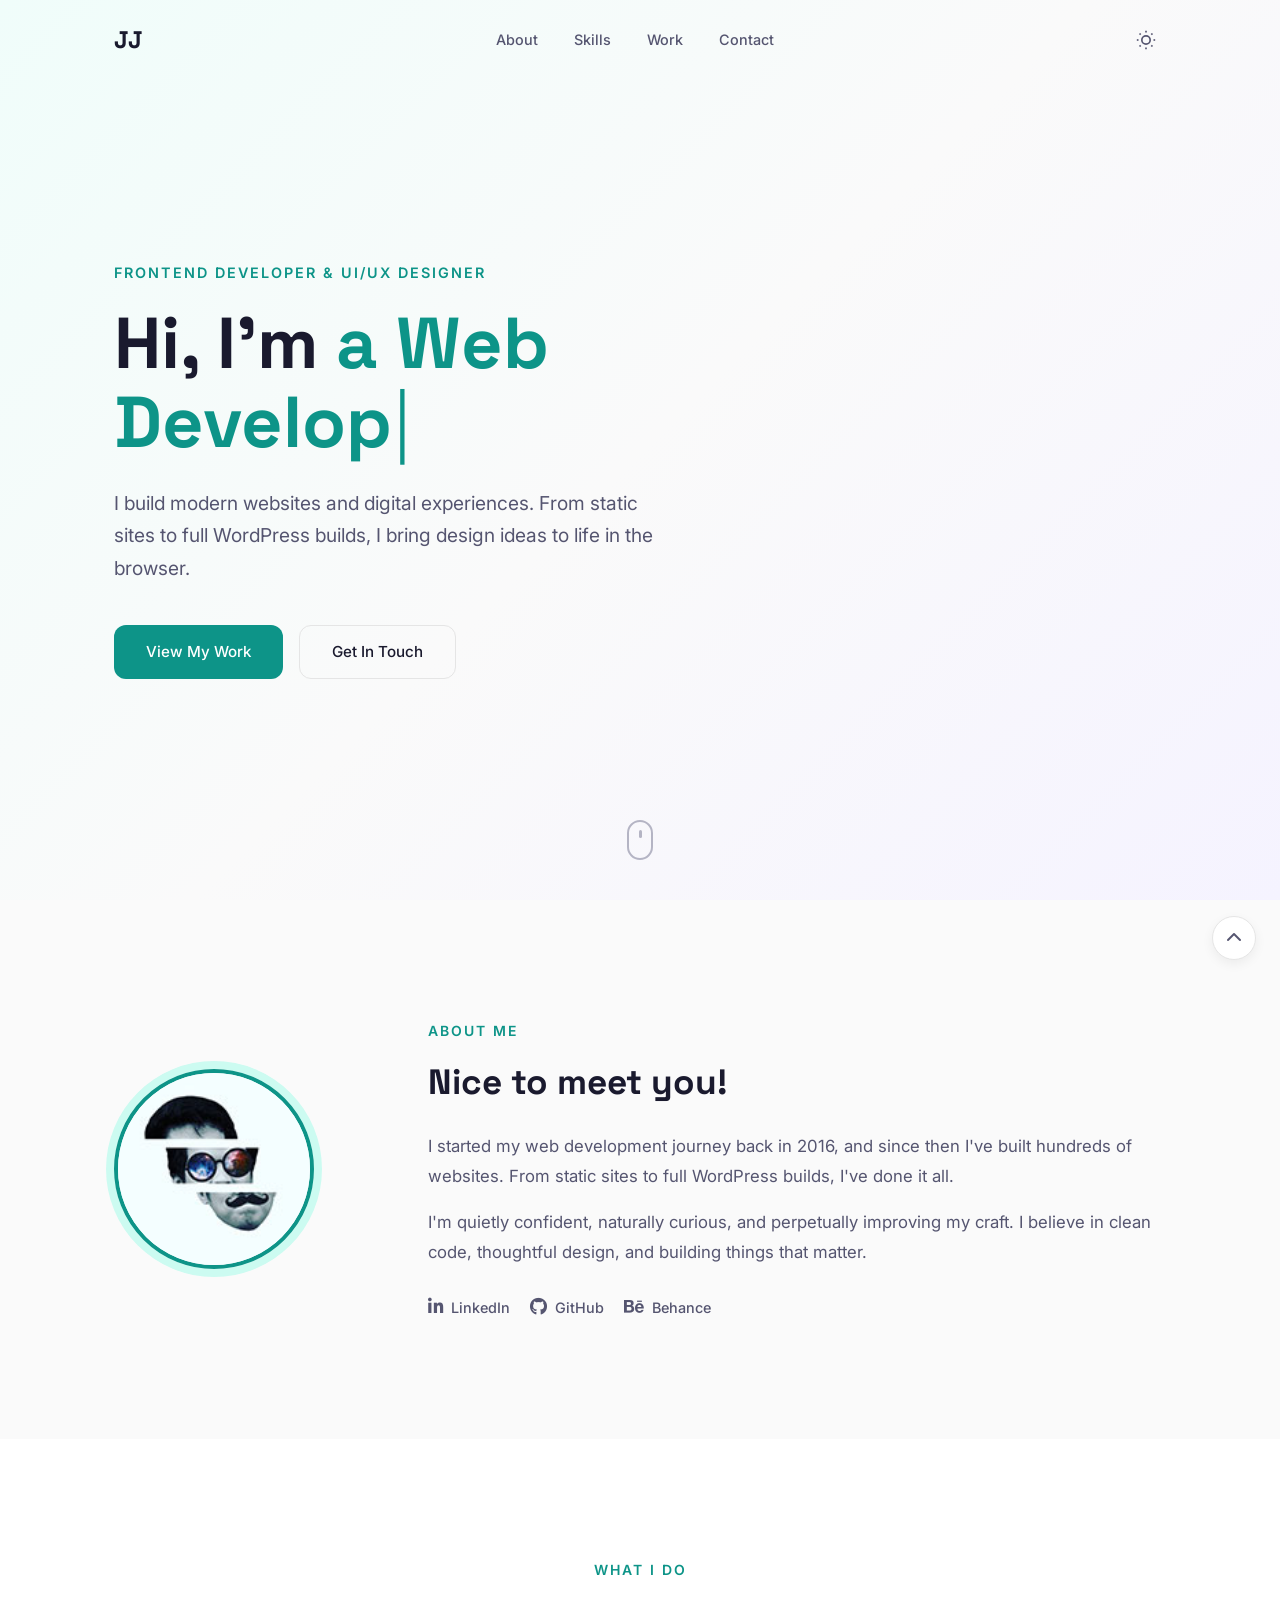
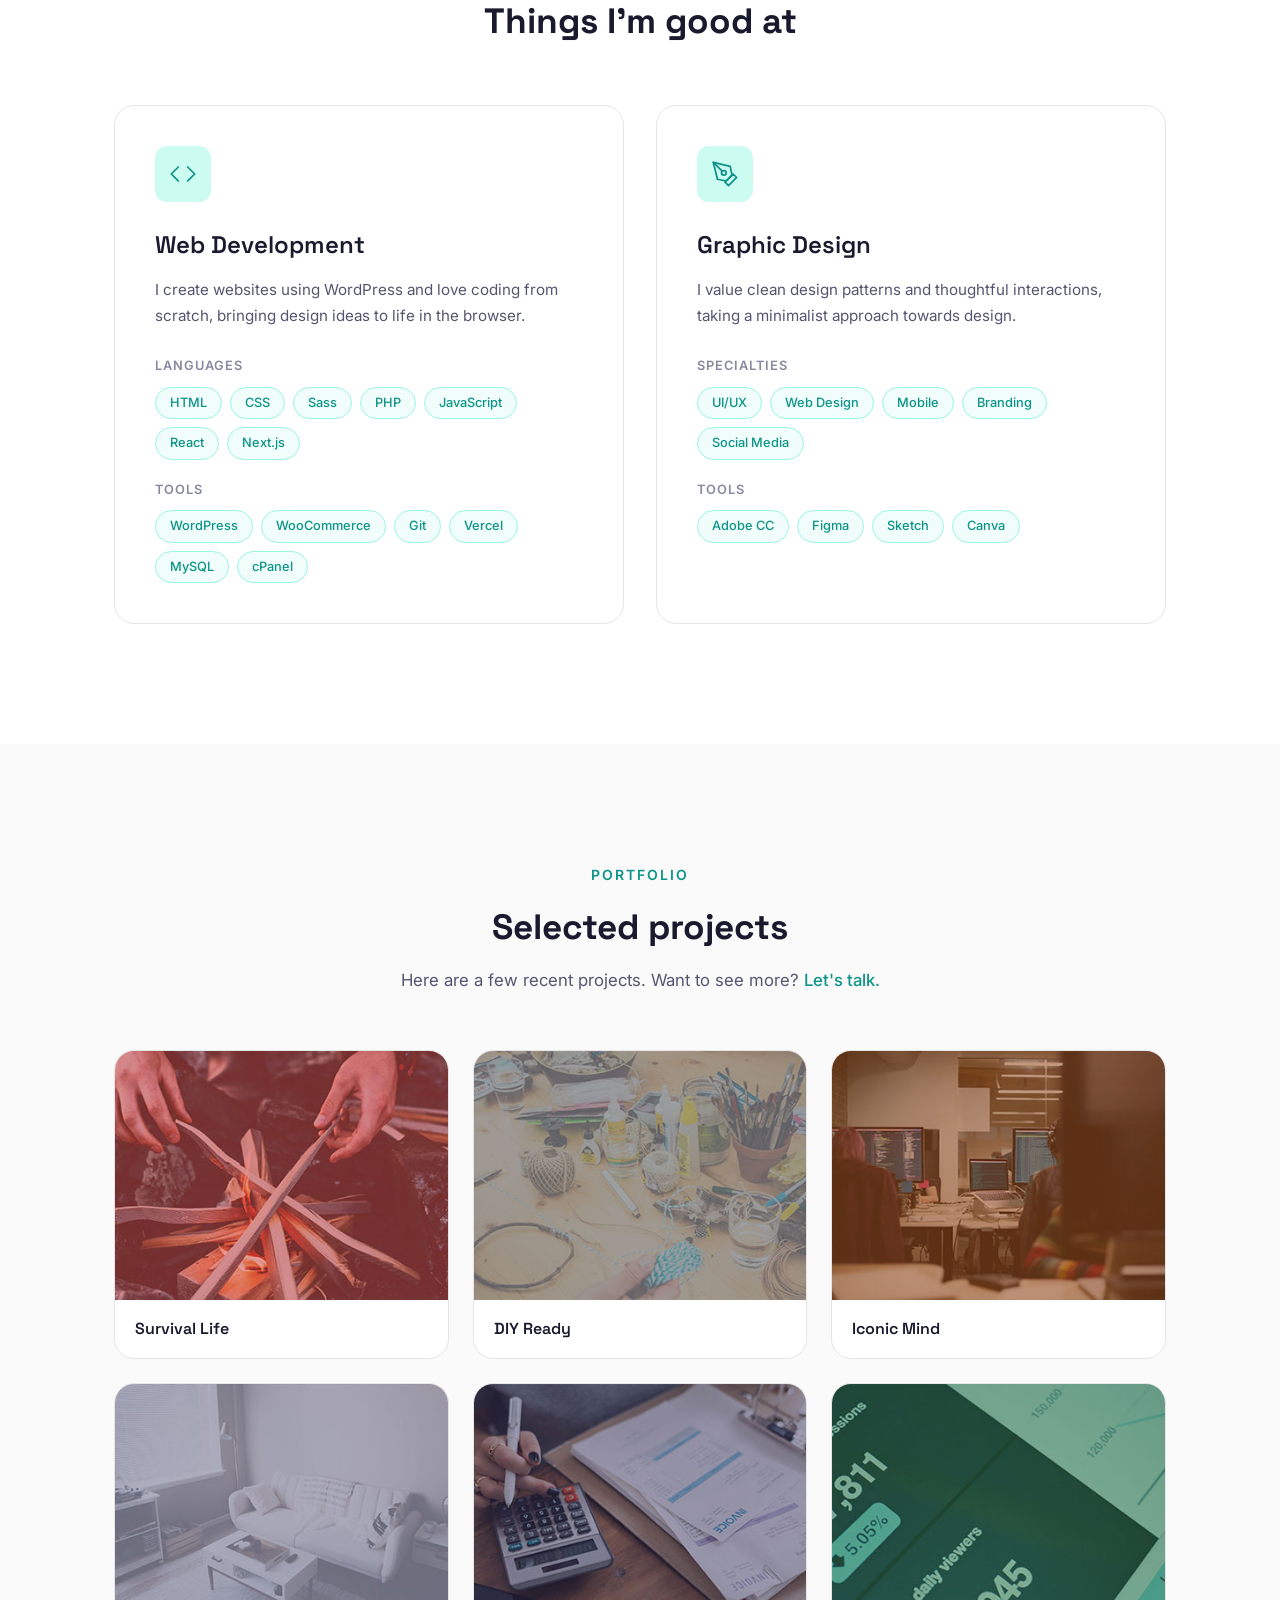
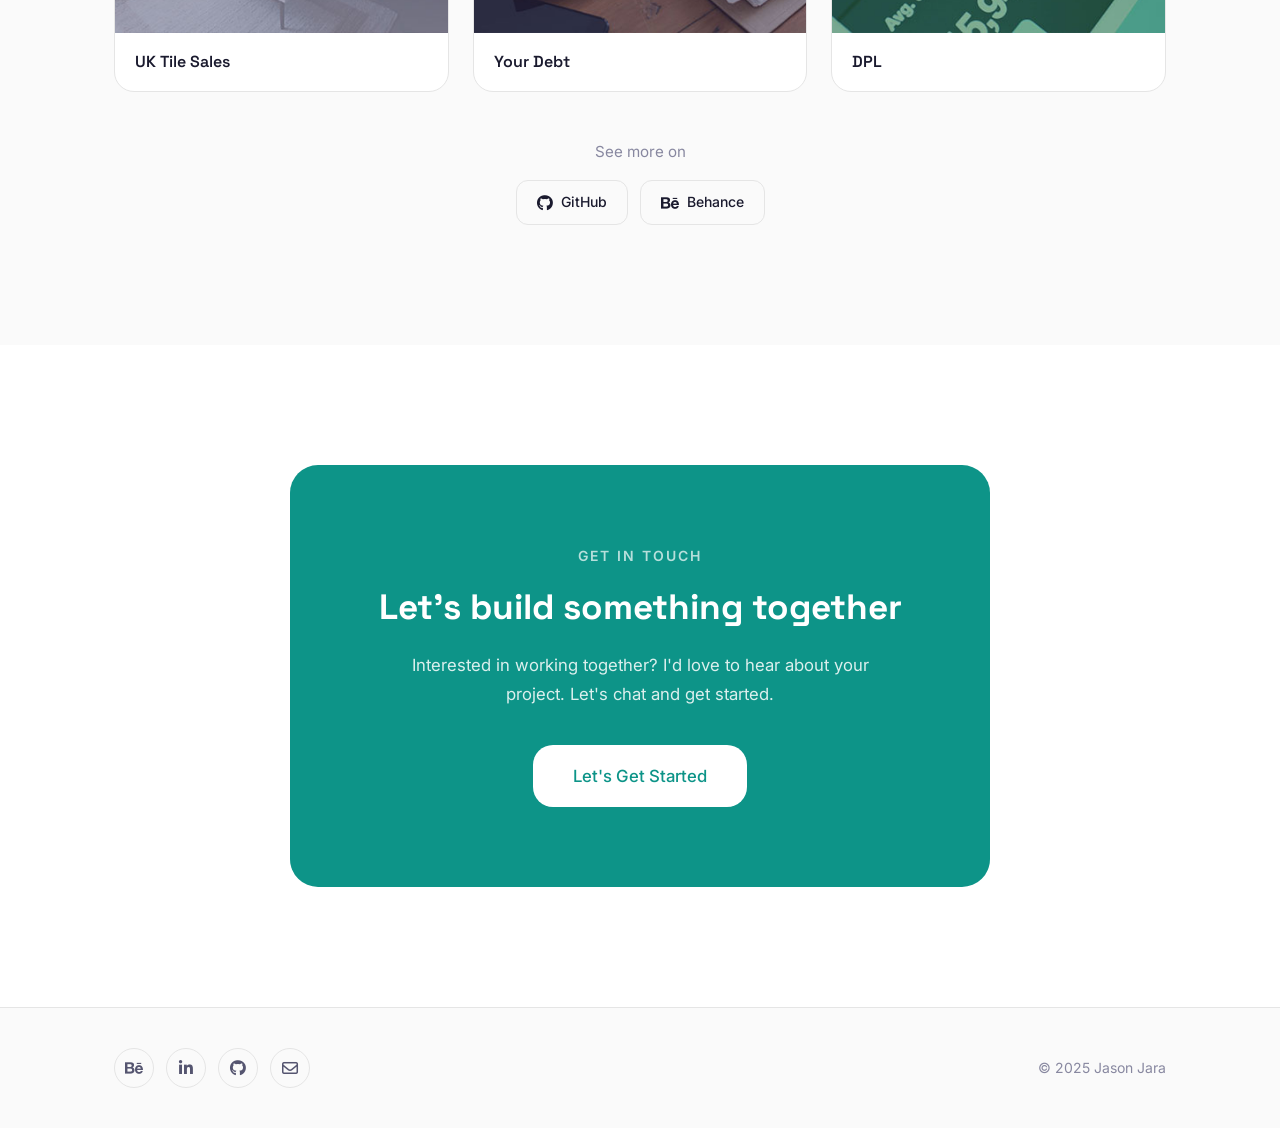
==== commit 5aa8cf64: "Add typing hero effect, Font Awesome icons, remove project links - Hero title now cycles through "a " ====
--- a/index.html
+++ b/index.html
@@ -9,6 +9,7 @@
     <link rel="preconnect" href="https://fonts.googleapis.com" />
     <link rel="preconnect" href="https://fonts.gstatic.com" crossorigin />
     <link href="https://fonts.googleapis.com/css2?family=Inter:wght@300;400;500;600;700&family=Space+Grotesk:wght@500;600;700&display=swap" rel="stylesheet" />
+    <link rel="stylesheet" href="https://cdnjs.cloudflare.com/ajax/libs/font-awesome/6.5.1/css/all.min.css" />
     <link rel="stylesheet" href="style.css" />
   </head>
   <body>
@@ -64,7 +65,7 @@
         <div class="container">
           <div class="hero__content">
             <p class="hero__label reveal">Frontend Developer & UI/UX Designer</p>
-            <h1 class="hero__title reveal">Hi, I'm <span class="text-accent">Jason Jara</span></h1>
+            <h1 class="hero__title reveal">Hi, I'm <span class="typewriter text-accent" id="typewriter"></span><span class="typewriter__cursor">|</span></h1>
             <p class="hero__subtitle reveal">I build modern websites and digital experiences. From static sites to full WordPress builds, I bring design ideas to life in the browser.</p>
             <div class="hero__actions reveal">
               <a href="#work" class="btn btn--primary">View My Work</a>
@@ -101,15 +102,15 @@
               </p>
               <div class="about__links reveal">
                 <a href="https://linkedin.com/in/jasonjara" target="_blank" rel="noopener noreferrer" class="social-link">
-                  <svg viewBox="0 0 24 24" fill="currentColor"><path d="M20.447 20.452h-3.554v-5.569c0-1.328-.027-3.037-1.852-3.037-1.853 0-2.136 1.445-2.136 2.939v5.667H9.351V9h3.414v1.561h.046c.477-.9 1.637-1.85 3.37-1.85 3.601 0 4.267 2.37 4.267 5.455v6.286zM5.337 7.433c-1.144 0-2.063-.926-2.063-2.065 0-1.138.92-2.063 2.063-2.063 1.14 0 2.064.925 2.064 2.063 0 1.139-.925 2.065-2.064 2.065zm1.782 13.019H3.555V9h3.564v11.452zM22.225 0H1.771C.792 0 0 .774 0 1.729v20.542C0 23.227.792 24 1.771 24h20.451C23.2 24 24 23.227 24 22.271V1.729C24 .774 23.2 0 22.222 0h.003z"/></svg>
+                  <i class="fa-brands fa-linkedin-in"></i>
                   LinkedIn
                 </a>
                 <a href="https://github.com/therealjasonjara" target="_blank" rel="noopener noreferrer" class="social-link">
-                  <svg viewBox="0 0 24 24" fill="currentColor"><path d="M12 0C5.374 0 0 5.373 0 12c0 5.302 3.438 9.8 8.207 11.387.599.111.793-.261.793-.577v-2.234c-3.338.726-4.033-1.416-4.033-1.416-.546-1.387-1.333-1.756-1.333-1.756-1.089-.745.083-.729.083-.729 1.205.084 1.839 1.237 1.839 1.237 1.07 1.834 2.807 1.304 3.492.997.107-.775.418-1.305.762-1.604-2.665-.305-5.467-1.334-5.467-5.931 0-1.311.469-2.381 1.236-3.221-.124-.303-.535-1.524.117-3.176 0 0 1.008-.322 3.301 1.23A11.509 11.509 0 0 1 12 5.803c1.02.005 2.047.138 3.006.404 2.291-1.552 3.297-1.23 3.297-1.23.653 1.653.242 2.874.118 3.176.77.84 1.235 1.911 1.235 3.221 0 4.609-2.807 5.624-5.479 5.921.43.372.823 1.102.823 2.222v3.293c0 .319.192.694.801.576C20.566 21.797 24 17.3 24 12c0-6.627-5.373-12-12-12z"/></svg>
+                  <i class="fa-brands fa-github"></i>
                   GitHub
                 </a>
                 <a href="https://behance.net/therealjasonjara" target="_blank" rel="noopener noreferrer" class="social-link">
-                  <svg viewBox="0 0 24 24" fill="currentColor"><path d="M6.938 4.503c.702 0 1.34.06 1.92.188.577.13 1.07.33 1.485.61.41.28.733.65.96 1.12.225.47.34 1.05.34 1.73 0 .74-.17 1.36-.507 1.86-.338.5-.837.9-1.502 1.22.906.26 1.576.72 2.022 1.37.448.66.665 1.45.665 2.36 0 .75-.13 1.39-.41 1.93-.28.55-.67 1-1.16 1.35-.48.348-1.05.6-1.67.767-.63.165-1.27.25-1.95.25H0V4.51h6.938v-.007zM6.545 10.16c.575 0 1.058-.15 1.455-.44.397-.296.595-.742.595-1.34 0-.344-.06-.625-.188-.84-.13-.22-.3-.39-.52-.518-.22-.13-.47-.22-.76-.274-.29-.053-.6-.08-.94-.08H3.484v3.497h3.06v-.005zm.195 5.39c.37 0 .72-.04 1.045-.13.32-.09.6-.22.84-.39.24-.17.425-.39.555-.67.13-.27.19-.6.19-.99 0-.78-.24-1.35-.72-1.71-.48-.355-1.12-.53-1.91-.53H3.484v4.42h3.256zM21.258 18.494c-.393.396-.96.594-1.694.594-.552 0-1.012-.135-1.39-.406-.376-.27-.61-.65-.702-1.14h6.528c.06-.36.1-.73.1-1.1 0-.92-.16-1.76-.48-2.49-.32-.74-.76-1.36-1.31-1.87-.56-.51-1.21-.9-1.97-1.17-.76-.27-1.58-.4-2.45-.4-.84 0-1.62.14-2.33.43-.72.29-1.33.69-1.85 1.2-.52.51-.92 1.12-1.21 1.82-.29.7-.44 1.47-.44 2.31 0 .87.14 1.65.44 2.35.3.7.71 1.3 1.23 1.79.52.49 1.14.87 1.86 1.13.72.27 1.51.4 2.37.4 1.15 0 2.16-.27 3.02-.81.86-.54 1.49-1.4 1.89-2.58h-2.29c-.07.27-.3.55-.59.83zM19.53 12.24c.36.32.58.82.66 1.49h-4.39c.07-.27.19-.52.36-.75.17-.23.38-.43.62-.59.25-.16.52-.29.82-.37.3-.09.62-.13.95-.13.47 0 .88.12 1.24.35h-.26zM15.21 7.95h5.58v1.36h-5.58V7.95z"/></svg>
+                  <i class="fa-brands fa-behance"></i>
                   Behance
                 </a>
               </div>
@@ -201,7 +202,7 @@
             Here are a few recent projects. Want to see more? <a href="#contact" class="text-accent-link">Let's talk.</a>
           </p>
           <div class="work__grid">
-            <a href="http://survivallife.com" target="_blank" rel="noopener noreferrer" class="project-card reveal">
+            <div class="project-card reveal">
               <div class="project-card__image" style="background-color: #dc4648;">
                 <img src="./assets/images/sl-bg-sm.jpg" alt="Survival Life" loading="lazy" />
                 <div class="project-card__overlay">
@@ -210,12 +211,9 @@
               </div>
               <div class="project-card__info">
                 <h4 class="project-card__title">Survival Life</h4>
-                <span class="project-card__arrow">
-                  <svg viewBox="0 0 24 24" fill="none" stroke="currentColor" stroke-width="2"><line x1="7" y1="17" x2="17" y2="7"></line><polyline points="7 7 17 7 17 17"></polyline></svg>
-                </span>
-              </div>
-            </a>
-            <a href="http://diyready.com" target="_blank" rel="noopener noreferrer" class="project-card reveal">
+              </div>
+            </div>
+            <div class="project-card reveal">
               <div class="project-card__image" style="background-color: #7b8086;">
                 <img src="./assets/images/diy-bg-sm.jpg" alt="DIY Ready" loading="lazy" />
                 <div class="project-card__overlay">
@@ -224,12 +222,9 @@
               </div>
               <div class="project-card__info">
                 <h4 class="project-card__title">DIY Ready</h4>
-                <span class="project-card__arrow">
-                  <svg viewBox="0 0 24 24" fill="none" stroke="currentColor" stroke-width="2"><line x1="7" y1="17" x2="17" y2="7"></line><polyline points="7 7 17 7 17 17"></polyline></svg>
-                </span>
-              </div>
-            </a>
-            <a href="https://www.behance.net/gallery/55529257/Iconic-Mind-Website-Redesign" target="_blank" rel="noopener noreferrer" class="project-card reveal">
+              </div>
+            </div>
+            <div class="project-card reveal">
               <div class="project-card__image" style="background-color: #954f20;">
                 <img src="./assets/images/iconic-bg-sm.jpg" alt="Iconic Mind" loading="lazy" />
                 <div class="project-card__overlay">
@@ -238,12 +233,9 @@
               </div>
               <div class="project-card__info">
                 <h4 class="project-card__title">Iconic Mind</h4>
-                <span class="project-card__arrow">
-                  <svg viewBox="0 0 24 24" fill="none" stroke="currentColor" stroke-width="2"><line x1="7" y1="17" x2="17" y2="7"></line><polyline points="7 7 17 7 17 17"></polyline></svg>
-                </span>
-              </div>
-            </a>
-            <a href="http://uktilesales.co.uk" target="_blank" rel="noopener noreferrer" class="project-card reveal">
+              </div>
+            </div>
+            <div class="project-card reveal">
               <div class="project-card__image" style="background-color: #9292a8;">
                 <img src="./assets/images/ukt-bg-sm.jpg" alt="UK Tile Sales" loading="lazy" />
                 <div class="project-card__overlay">
@@ -252,12 +244,9 @@
               </div>
               <div class="project-card__info">
                 <h4 class="project-card__title">UK Tile Sales</h4>
-                <span class="project-card__arrow">
-                  <svg viewBox="0 0 24 24" fill="none" stroke="currentColor" stroke-width="2"><line x1="7" y1="17" x2="17" y2="7"></line><polyline points="7 7 17 7 17 17"></polyline></svg>
-                </span>
-              </div>
-            </a>
-            <div class="project-card project-card--placeholder reveal">
+              </div>
+            </div>
+            <div class="project-card reveal">
               <div class="project-card__image" style="background-color: #3d365b;">
                 <img src="./assets/images/yourdebt-bg-sm.jpg" alt="Your Debt" loading="lazy" />
                 <div class="project-card__overlay">
@@ -268,7 +257,7 @@
                 <h4 class="project-card__title">Your Debt</h4>
               </div>
             </div>
-            <div class="project-card project-card--placeholder reveal">
+            <div class="project-card reveal">
               <div class="project-card__image" style="background-color: #1d753c;">
                 <img src="./assets/images/dpl-bg-sm.jpg" alt="DPL" loading="lazy" />
                 <div class="project-card__overlay">
@@ -284,11 +273,11 @@
             <p>See more on</p>
             <div class="work__more-links">
               <a href="https://github.com/therealjasonjara" target="_blank" rel="noopener noreferrer" class="btn btn--outline btn--sm">
-                <svg viewBox="0 0 24 24" fill="currentColor" width="18" height="18"><path d="M12 0C5.374 0 0 5.373 0 12c0 5.302 3.438 9.8 8.207 11.387.599.111.793-.261.793-.577v-2.234c-3.338.726-4.033-1.416-4.033-1.416-.546-1.387-1.333-1.756-1.333-1.756-1.089-.745.083-.729.083-.729 1.205.084 1.839 1.237 1.839 1.237 1.07 1.834 2.807 1.304 3.492.997.107-.775.418-1.305.762-1.604-2.665-.305-5.467-1.334-5.467-5.931 0-1.311.469-2.381 1.236-3.221-.124-.303-.535-1.524.117-3.176 0 0 1.008-.322 3.301 1.23A11.509 11.509 0 0 1 12 5.803c1.02.005 2.047.138 3.006.404 2.291-1.552 3.297-1.23 3.297-1.23.653 1.653.242 2.874.118 3.176.77.84 1.235 1.911 1.235 3.221 0 4.609-2.807 5.624-5.479 5.921.43.372.823 1.102.823 2.222v3.293c0 .319.192.694.801.576C20.566 21.797 24 17.3 24 12c0-6.627-5.373-12-12-12z"/></svg>
+                <i class="fa-brands fa-github"></i>
                 GitHub
               </a>
               <a href="https://behance.net/therealjasonjara" target="_blank" rel="noopener noreferrer" class="btn btn--outline btn--sm">
-                <svg viewBox="0 0 24 24" fill="currentColor" width="18" height="18"><path d="M6.938 4.503c.702 0 1.34.06 1.92.188.577.13 1.07.33 1.485.61.41.28.733.65.96 1.12.225.47.34 1.05.34 1.73 0 .74-.17 1.36-.507 1.86-.338.5-.837.9-1.502 1.22.906.26 1.576.72 2.022 1.37.448.66.665 1.45.665 2.36 0 .75-.13 1.39-.41 1.93-.28.55-.67 1-1.16 1.35-.48.348-1.05.6-1.67.767-.63.165-1.27.25-1.95.25H0V4.51h6.938v-.007zM6.545 10.16c.575 0 1.058-.15 1.455-.44.397-.296.595-.742.595-1.34 0-.344-.06-.625-.188-.84-.13-.22-.3-.39-.52-.518-.22-.13-.47-.22-.76-.274-.29-.053-.6-.08-.94-.08H3.484v3.497h3.06v-.005zm.195 5.39c.37 0 .72-.04 1.045-.13.32-.09.6-.22.84-.39.24-.17.425-.39.555-.67.13-.27.19-.6.19-.99 0-.78-.24-1.35-.72-1.71-.48-.355-1.12-.53-1.91-.53H3.484v4.42h3.256zM21.258 18.494c-.393.396-.96.594-1.694.594-.552 0-1.012-.135-1.39-.406-.376-.27-.61-.65-.702-1.14h6.528c.06-.36.1-.73.1-1.1 0-.92-.16-1.76-.48-2.49-.32-.74-.76-1.36-1.31-1.87-.56-.51-1.21-.9-1.97-1.17-.76-.27-1.58-.4-2.45-.4-.84 0-1.62.14-2.33.43-.72.29-1.33.69-1.85 1.2-.52.51-.92 1.12-1.21 1.82-.29.7-.44 1.47-.44 2.31 0 .87.14 1.65.44 2.35.3.7.71 1.3 1.23 1.79.52.49 1.14.87 1.86 1.13.72.27 1.51.4 2.37.4 1.15 0 2.16-.27 3.02-.81.86-.54 1.49-1.4 1.89-2.58h-2.29c-.07.27-.3.55-.59.83zM19.53 12.24c.36.32.58.82.66 1.49h-4.39c.07-.27.19-.52.36-.75.17-.23.38-.43.62-.59.25-.16.52-.29.82-.37.3-.09.62-.13.95-.13.47 0 .88.12 1.24.35h-.26zM15.21 7.95h5.58v1.36h-5.58V7.95z"/></svg>
+                <i class="fa-brands fa-behance"></i>
                 Behance
               </a>
             </div>
@@ -317,16 +306,16 @@
         <div class="footer__inner">
           <div class="footer__social">
             <a href="https://behance.net/therealjasonjara" target="_blank" rel="noopener noreferrer" aria-label="Behance" class="footer__social-link">
-              <svg viewBox="0 0 24 24" fill="currentColor"><path d="M6.938 4.503c.702 0 1.34.06 1.92.188.577.13 1.07.33 1.485.61.41.28.733.65.96 1.12.225.47.34 1.05.34 1.73 0 .74-.17 1.36-.507 1.86-.338.5-.837.9-1.502 1.22.906.26 1.576.72 2.022 1.37.448.66.665 1.45.665 2.36 0 .75-.13 1.39-.41 1.93-.28.55-.67 1-1.16 1.35-.48.348-1.05.6-1.67.767-.63.165-1.27.25-1.95.25H0V4.51h6.938v-.007zM6.545 10.16c.575 0 1.058-.15 1.455-.44.397-.296.595-.742.595-1.34 0-.344-.06-.625-.188-.84-.13-.22-.3-.39-.52-.518-.22-.13-.47-.22-.76-.274-.29-.053-.6-.08-.94-.08H3.484v3.497h3.06v-.005zm.195 5.39c.37 0 .72-.04 1.045-.13.32-.09.6-.22.84-.39.24-.17.425-.39.555-.67.13-.27.19-.6.19-.99 0-.78-.24-1.35-.72-1.71-.48-.355-1.12-.53-1.91-.53H3.484v4.42h3.256zM21.258 18.494c-.393.396-.96.594-1.694.594-.552 0-1.012-.135-1.39-.406-.376-.27-.61-.65-.702-1.14h6.528c.06-.36.1-.73.1-1.1 0-.92-.16-1.76-.48-2.49-.32-.74-.76-1.36-1.31-1.87-.56-.51-1.21-.9-1.97-1.17-.76-.27-1.58-.4-2.45-.4-.84 0-1.62.14-2.33.43-.72.29-1.33.69-1.85 1.2-.52.51-.92 1.12-1.21 1.82-.29.7-.44 1.47-.44 2.31 0 .87.14 1.65.44 2.35.3.7.71 1.3 1.23 1.79.52.49 1.14.87 1.86 1.13.72.27 1.51.4 2.37.4 1.15 0 2.16-.27 3.02-.81.86-.54 1.49-1.4 1.89-2.58h-2.29c-.07.27-.3.55-.59.83zM19.53 12.24c.36.32.58.82.66 1.49h-4.39c.07-.27.19-.52.36-.75.17-.23.38-.43.62-.59.25-.16.52-.29.82-.37.3-.09.62-.13.95-.13.47 0 .88.12 1.24.35h-.26zM15.21 7.95h5.58v1.36h-5.58V7.95z"/></svg>
+              <i class="fa-brands fa-behance"></i>
             </a>
             <a href="https://linkedin.com/in/jasonjara" target="_blank" rel="noopener noreferrer" aria-label="LinkedIn" class="footer__social-link">
-              <svg viewBox="0 0 24 24" fill="currentColor"><path d="M20.447 20.452h-3.554v-5.569c0-1.328-.027-3.037-1.852-3.037-1.853 0-2.136 1.445-2.136 2.939v5.667H9.351V9h3.414v1.561h.046c.477-.9 1.637-1.85 3.37-1.85 3.601 0 4.267 2.37 4.267 5.455v6.286zM5.337 7.433c-1.144 0-2.063-.926-2.063-2.065 0-1.138.92-2.063 2.063-2.063 1.14 0 2.064.925 2.064 2.063 0 1.139-.925 2.065-2.064 2.065zm1.782 13.019H3.555V9h3.564v11.452zM22.225 0H1.771C.792 0 0 .774 0 1.729v20.542C0 23.227.792 24 1.771 24h20.451C23.2 24 24 23.227 24 22.271V1.729C24 .774 23.2 0 22.222 0h.003z"/></svg>
+              <i class="fa-brands fa-linkedin-in"></i>
             </a>
             <a href="https://github.com/therealjasonjara" target="_blank" rel="noopener noreferrer" aria-label="GitHub" class="footer__social-link">
-              <svg viewBox="0 0 24 24" fill="currentColor"><path d="M12 0C5.374 0 0 5.373 0 12c0 5.302 3.438 9.8 8.207 11.387.599.111.793-.261.793-.577v-2.234c-3.338.726-4.033-1.416-4.033-1.416-.546-1.387-1.333-1.756-1.333-1.756-1.089-.745.083-.729.083-.729 1.205.084 1.839 1.237 1.839 1.237 1.07 1.834 2.807 1.304 3.492.997.107-.775.418-1.305.762-1.604-2.665-.305-5.467-1.334-5.467-5.931 0-1.311.469-2.381 1.236-3.221-.124-.303-.535-1.524.117-3.176 0 0 1.008-.322 3.301 1.23A11.509 11.509 0 0 1 12 5.803c1.02.005 2.047.138 3.006.404 2.291-1.552 3.297-1.23 3.297-1.23.653 1.653.242 2.874.118 3.176.77.84 1.235 1.911 1.235 3.221 0 4.609-2.807 5.624-5.479 5.921.43.372.823 1.102.823 2.222v3.293c0 .319.192.694.801.576C20.566 21.797 24 17.3 24 12c0-6.627-5.373-12-12-12z"/></svg>
+              <i class="fa-brands fa-github"></i>
             </a>
             <a href="mailto:therealjasonjara@gmail.com?Subject=Hello%20there!" aria-label="Email" class="footer__social-link">
-              <svg viewBox="0 0 24 24" fill="none" stroke="currentColor" stroke-width="2" stroke-linecap="round" stroke-linejoin="round"><path d="M4 4h16c1.1 0 2 .9 2 2v12c0 1.1-.9 2-2 2H4c-1.1 0-2-.9-2-2V6c0-1.1.9-2 2-2z"></path><polyline points="22,6 12,13 2,6"></polyline></svg>
+              <i class="fa-regular fa-envelope"></i>
             </a>
           </div>
           <p class="footer__copy">&copy; 2025 Jason Jara</p>
@@ -336,9 +325,7 @@
 
     <!-- Scroll to top -->
     <button class="scroll-top" id="scroll-top" aria-label="Scroll to top">
-      <svg viewBox="0 0 24 24" fill="none" stroke="currentColor" stroke-width="2" stroke-linecap="round" stroke-linejoin="round">
-        <polyline points="18 15 12 9 6 15"></polyline>
-      </svg>
+      <i class="fa-solid fa-chevron-up"></i>
     </button>
 
     <script src="./js/script.js"></script>
--- a/style.css
+++ b/style.css
@@ -478,9 +478,8 @@
   font-size: 0.875rem;
 }
 
-.btn--sm svg {
-  width: 18px;
-  height: 18px;
+.btn--sm i {
+  font-size: 1rem;
 }
 
 .btn--lg {
@@ -548,9 +547,8 @@
   transition: color var(--transition-fast);
 }
 
-.social-link svg {
-  width: 20px;
-  height: 20px;
+.social-link i {
+  font-size: 1.1rem;
 }
 
 .social-link:hover {
@@ -748,39 +746,6 @@
   color: var(--color-text);
 }
 
-.project-card__arrow {
-  display: flex;
-  color: var(--color-text-muted);
-  transition: color var(--transition-fast), transform var(--transition-fast);
-}
-
-.project-card__arrow svg {
-  width: 18px;
-  height: 18px;
-}
-
-.project-card:hover .project-card__arrow {
-  color: var(--color-accent);
-  transform: translate(2px, -2px);
-}
-
-.project-card--placeholder {
-  cursor: default;
-}
-
-.project-card--placeholder:hover {
-  transform: none;
-  box-shadow: none;
-}
-
-.project-card--placeholder:hover .project-card__image > img {
-  transform: none;
-  opacity: 1;
-}
-
-.project-card--placeholder:hover .project-card__overlay {
-  opacity: 0;
-}
 
 /* Work More Links */
 .work__more {
@@ -890,9 +855,8 @@
   transition: all var(--transition-fast);
 }
 
-.footer__social-link svg {
-  width: 18px;
-  height: 18px;
+.footer__social-link i {
+  font-size: 1rem;
 }
 
 .footer__social-link:hover {
@@ -925,9 +889,8 @@
   transition: all var(--transition-base);
 }
 
-.scroll-top svg {
-  width: 20px;
-  height: 20px;
+.scroll-top i {
+  font-size: 1rem;
 }
 
 .scroll-top.visible {
@@ -938,6 +901,24 @@
   color: var(--color-accent);
   border-color: var(--color-accent);
   transform: translateY(-2px);
+}
+
+/* ===== Typewriter Effect ===== */
+.typewriter {
+  display: inline;
+}
+
+.typewriter__cursor {
+  display: inline-block;
+  color: var(--color-accent);
+  font-weight: 300;
+  animation: blink 0.8s step-end infinite;
+  margin-left: 2px;
+}
+
+@keyframes blink {
+  0%, 100% { opacity: 1; }
+  50% { opacity: 0; }
 }
 
 /* ===== Scroll Reveal Animation ===== */
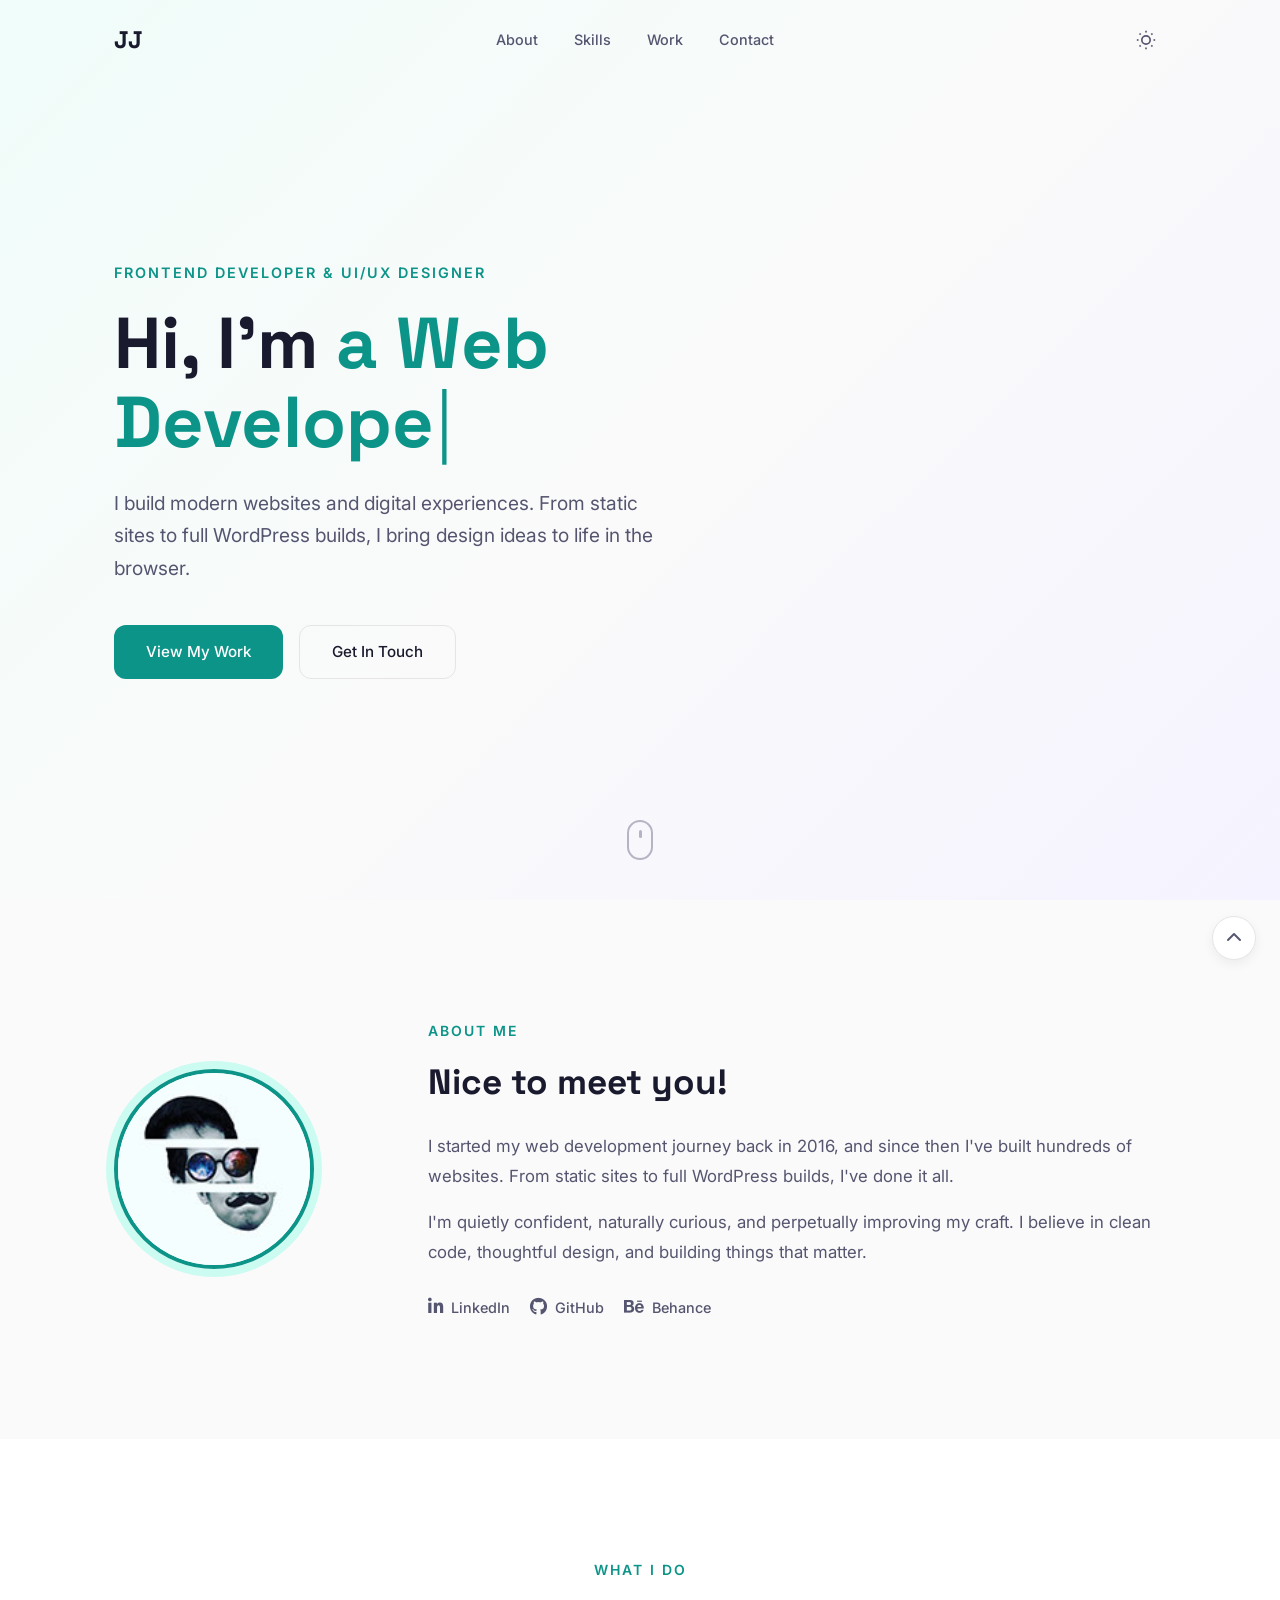
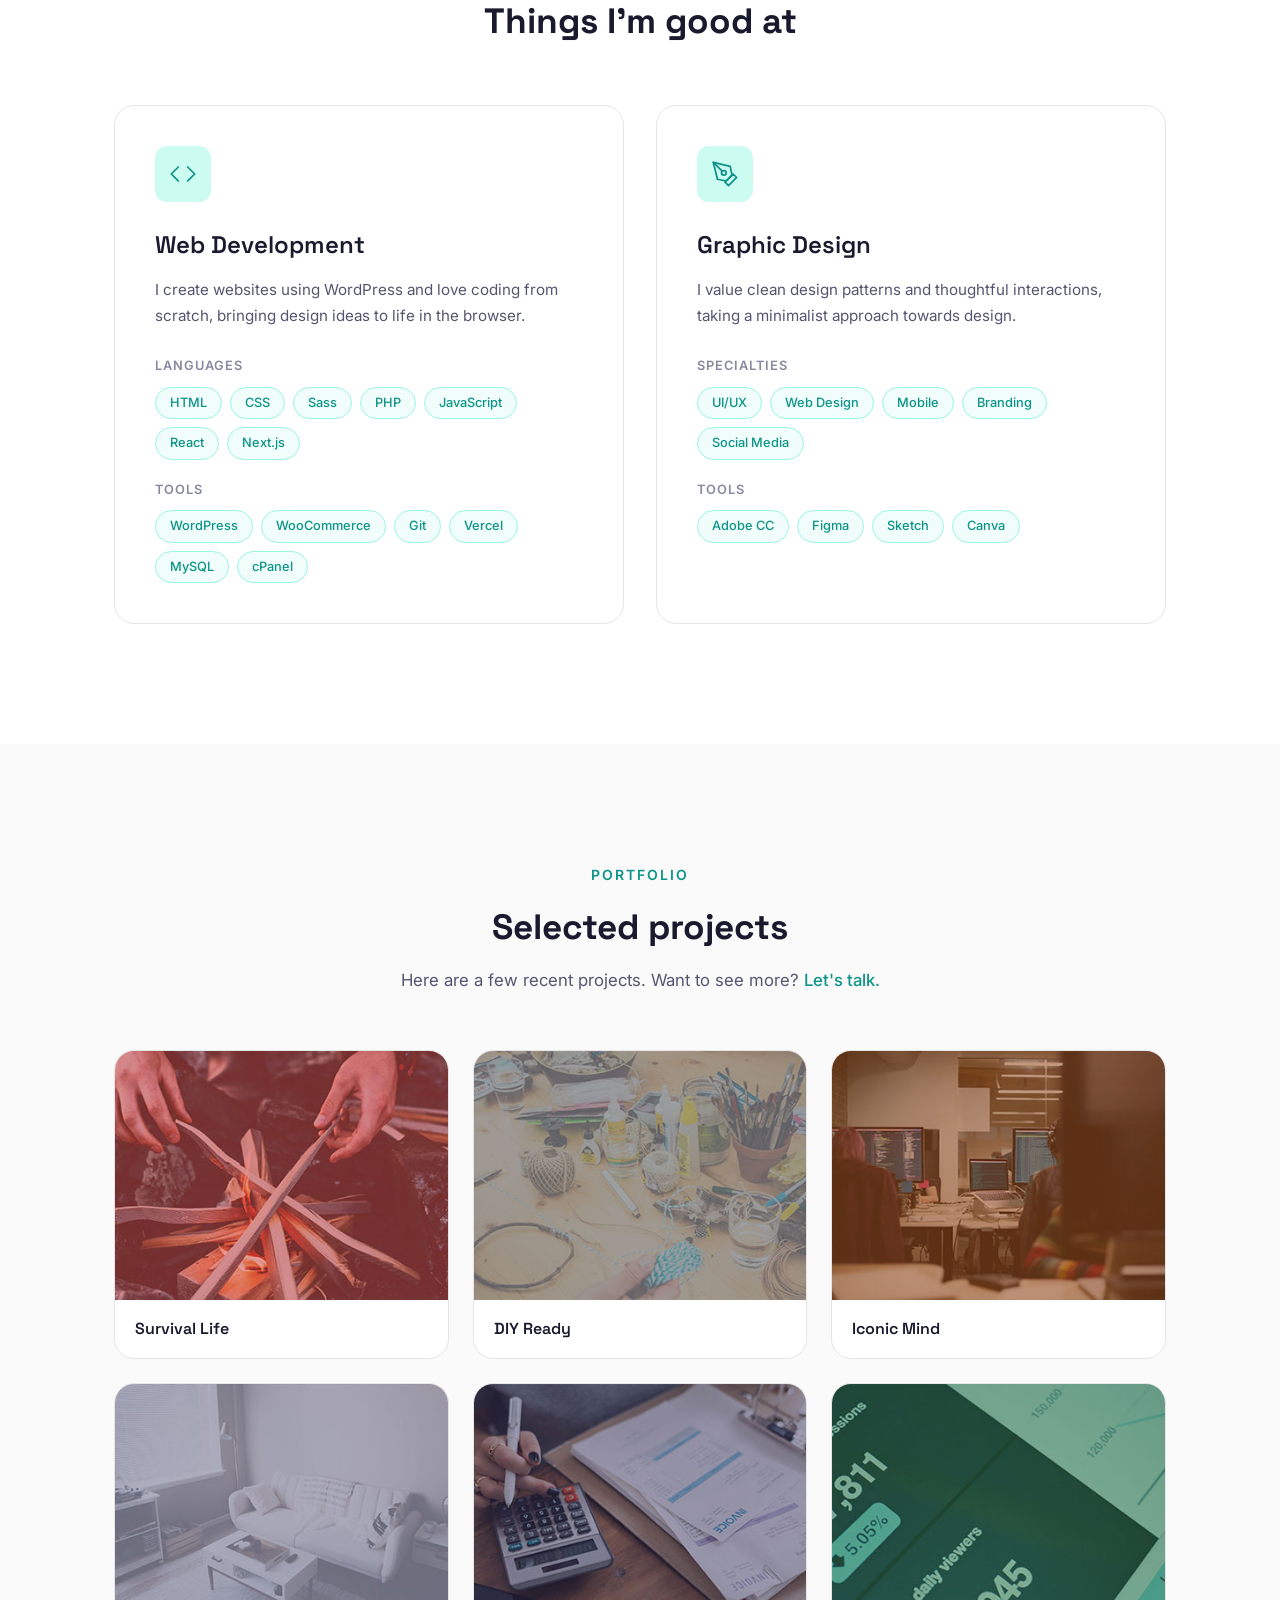
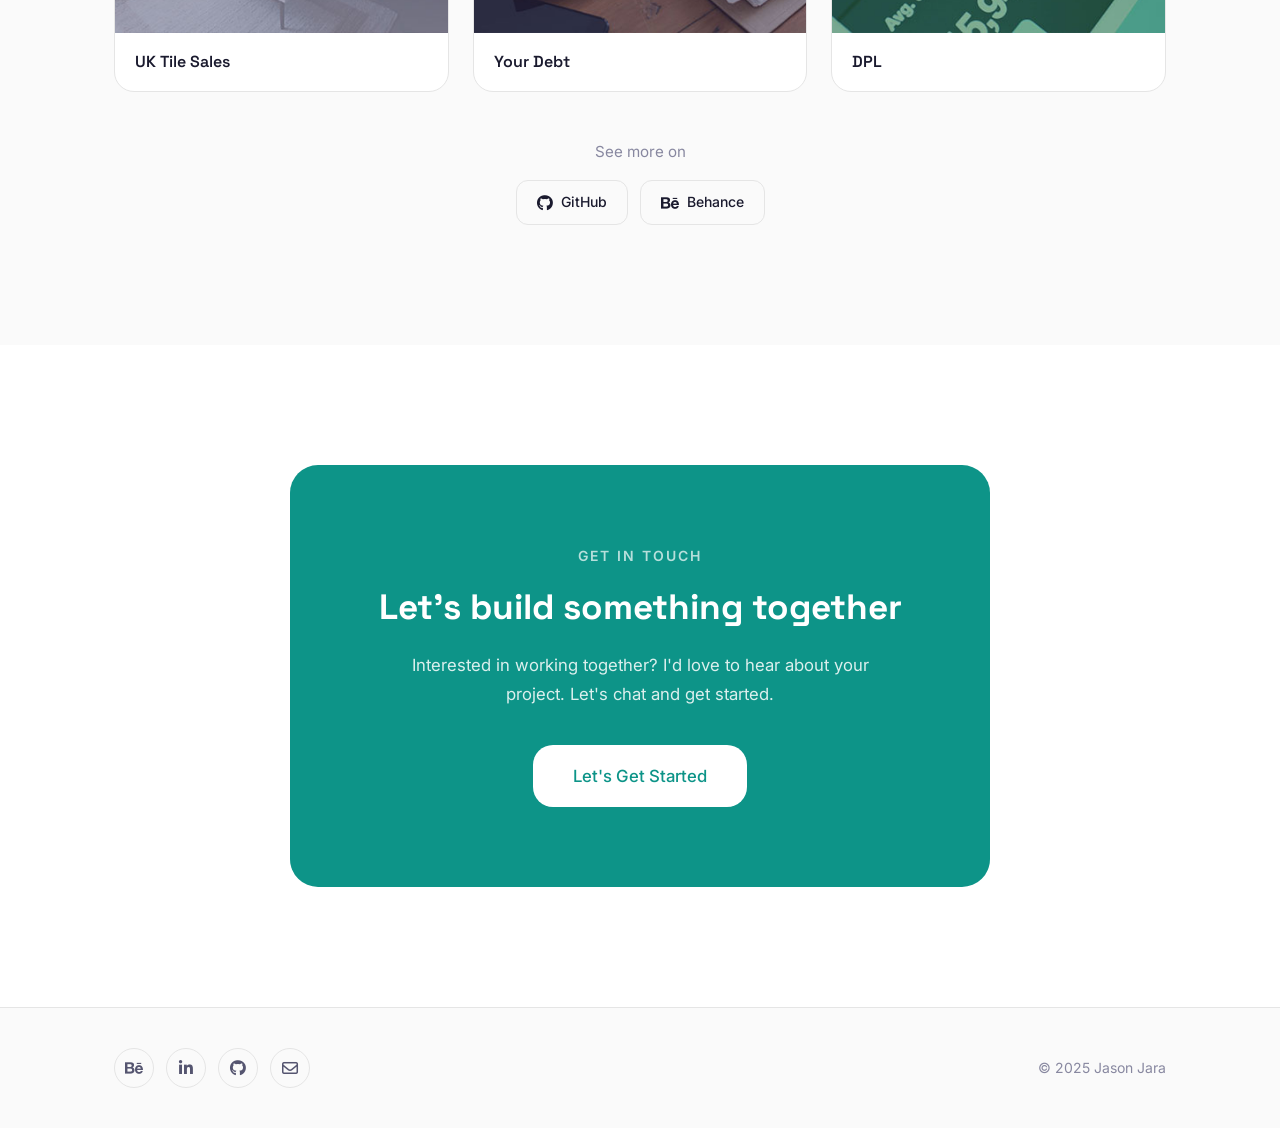
==== commit ff94929c: "Prevent hero title line wrap with typewriter sizer element Adds a hidden sizer span that contains th" ====
--- a/index.html
+++ b/index.html
@@ -65,7 +65,7 @@
         <div class="container">
           <div class="hero__content">
             <p class="hero__label reveal">Frontend Developer & UI/UX Designer</p>
-            <h1 class="hero__title reveal">Hi, I'm <span class="typewriter text-accent" id="typewriter"></span><span class="typewriter__cursor">|</span></h1>
+            <h1 class="hero__title reveal">Hi, I'm <span class="typewriter text-accent" id="typewriter"></span><span class="typewriter__cursor">|</span><span class="typewriter__sizer" id="typewriter-sizer"></span></h1>
             <p class="hero__subtitle reveal">I build modern websites and digital experiences. From static sites to full WordPress builds, I bring design ideas to life in the browser.</p>
             <div class="hero__actions reveal">
               <a href="#work" class="btn btn--primary">View My Work</a>
--- a/style.css
+++ b/style.css
@@ -908,6 +908,13 @@
   display: inline;
 }
 
+.typewriter__sizer {
+  display: block;
+  height: 0;
+  overflow: hidden;
+  visibility: hidden;
+}
+
 .typewriter__cursor {
   display: inline-block;
   color: var(--color-accent);
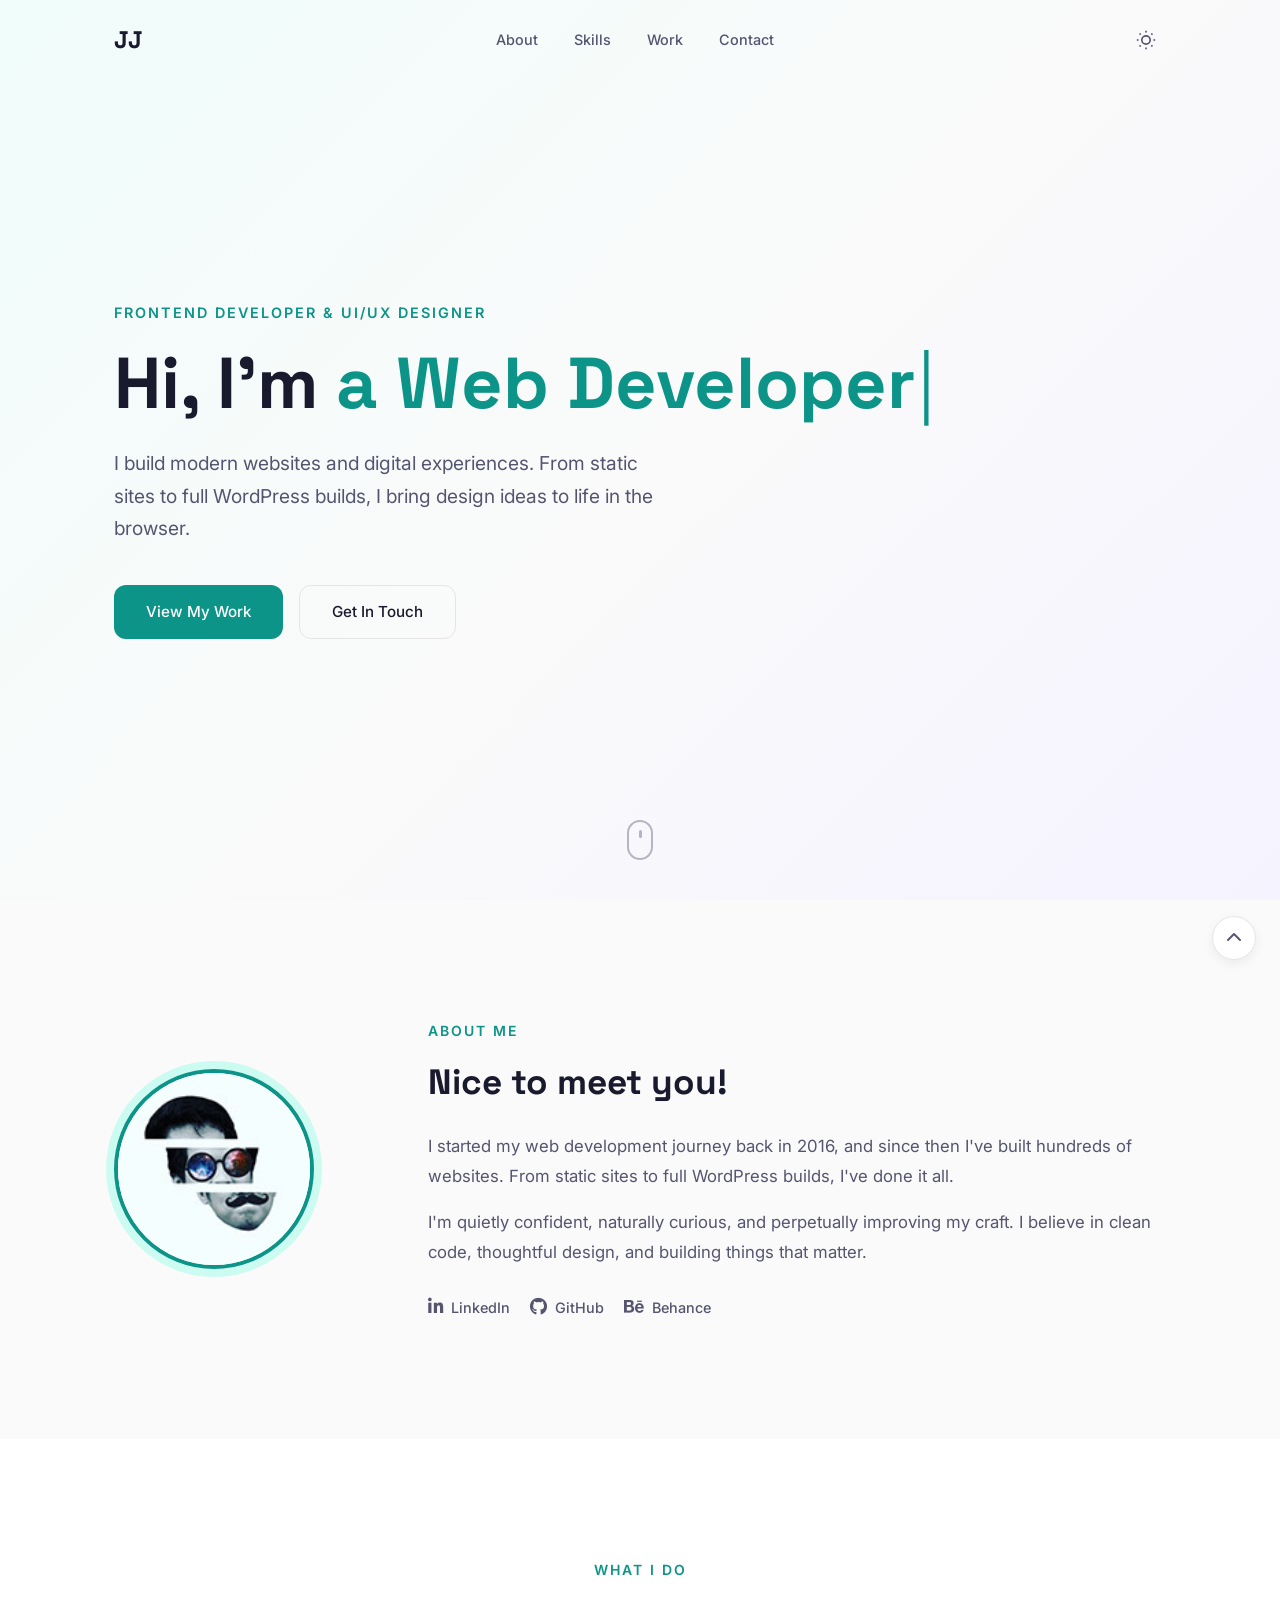
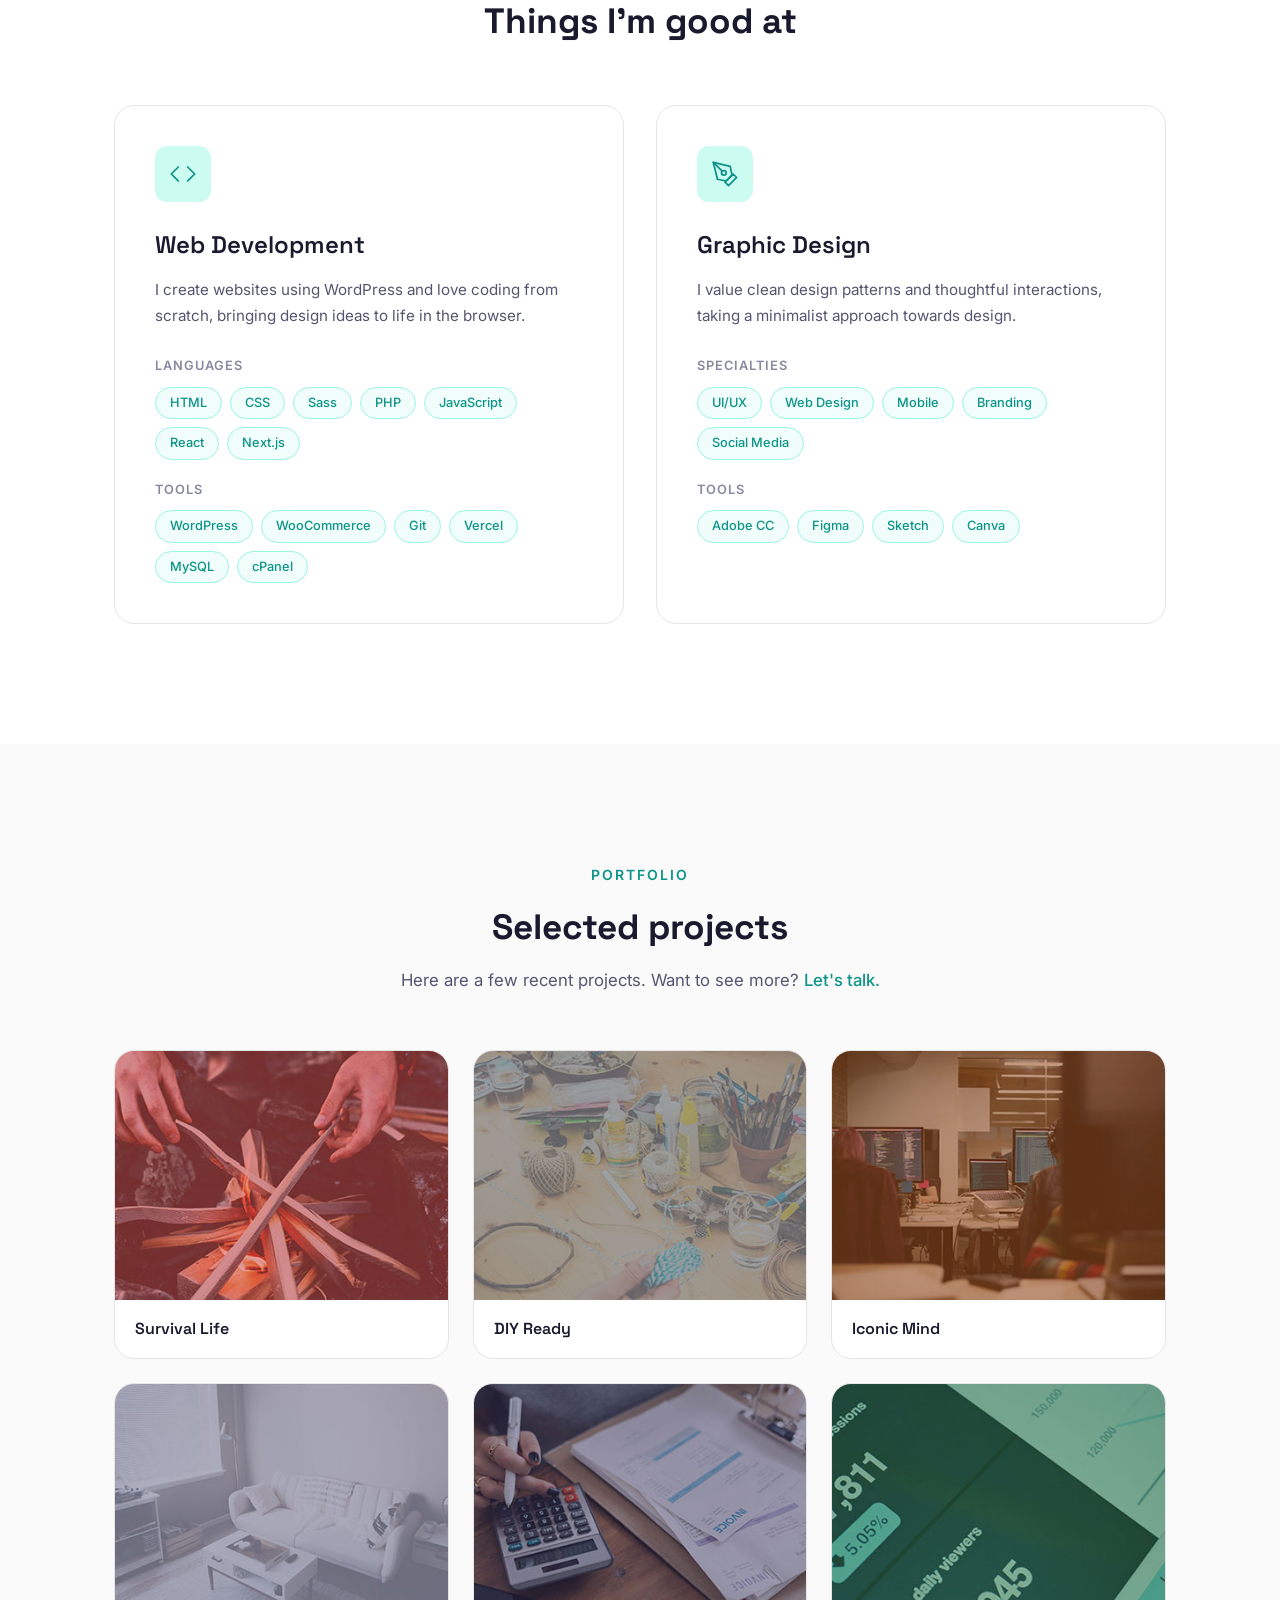
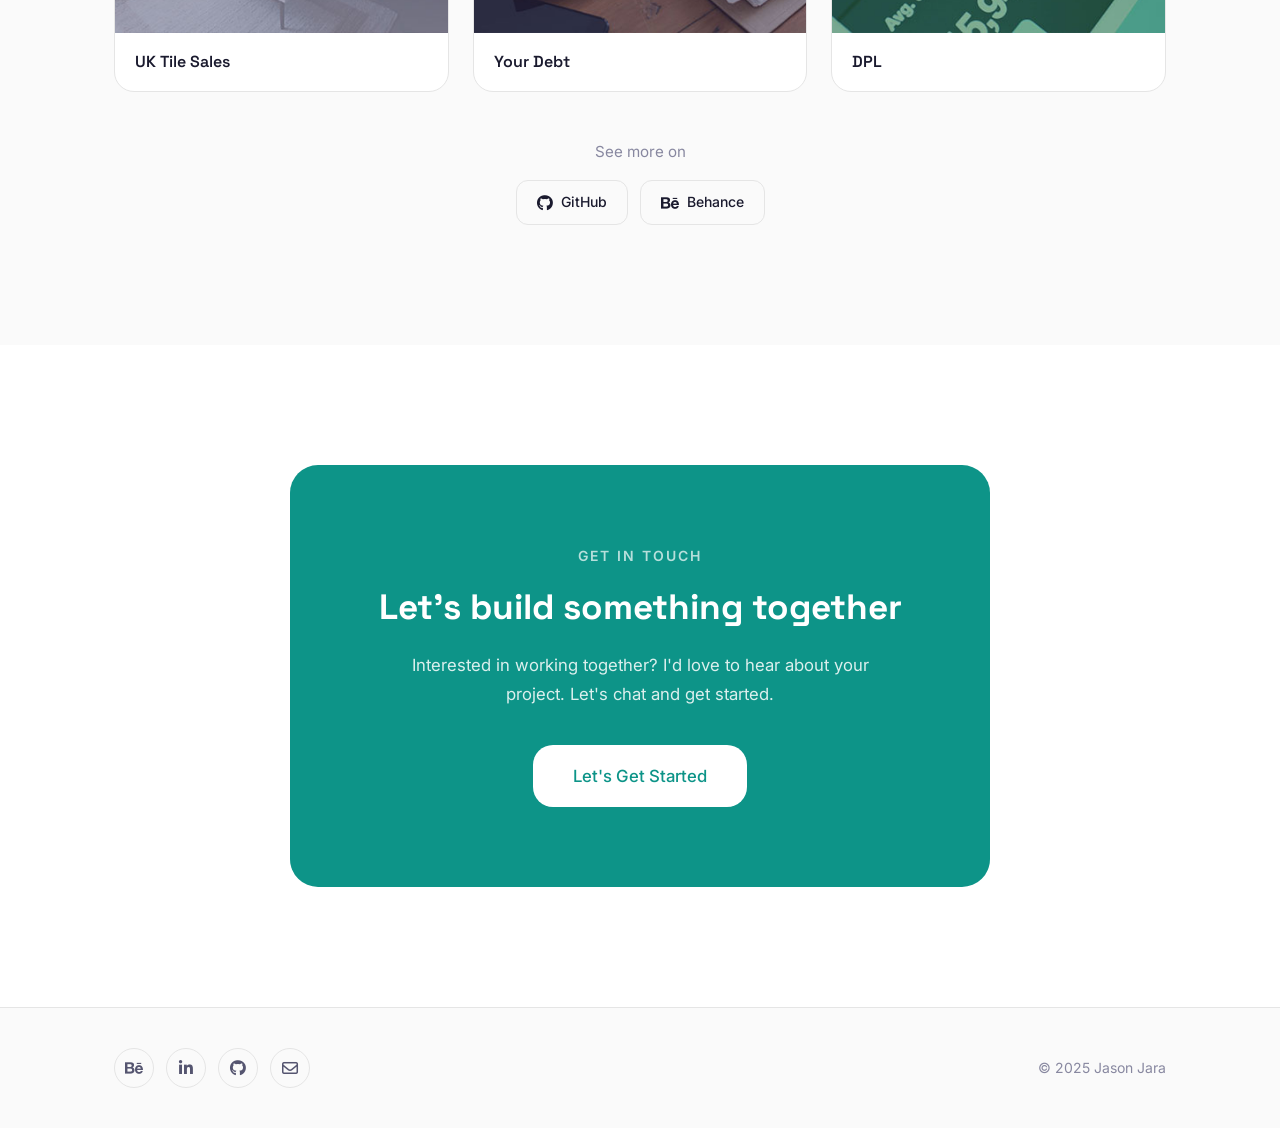
==== commit 55fe6858: "Fix hero title wrapping with white-space: nowrap Replace the broken sizer approach with a simple whi" ====
--- a/index.html
+++ b/index.html
@@ -65,7 +65,7 @@
         <div class="container">
           <div class="hero__content">
             <p class="hero__label reveal">Frontend Developer & UI/UX Designer</p>
-            <h1 class="hero__title reveal">Hi, I'm <span class="typewriter text-accent" id="typewriter"></span><span class="typewriter__cursor">|</span><span class="typewriter__sizer" id="typewriter-sizer"></span></h1>
+            <h1 class="hero__title reveal">Hi, I'm <span class="typewriter text-accent" id="typewriter"></span><span class="typewriter__cursor">|</span></h1>
             <p class="hero__subtitle reveal">I build modern websites and digital experiences. From static sites to full WordPress builds, I bring design ideas to life in the browser.</p>
             <div class="hero__actions reveal">
               <a href="#work" class="btn btn--primary">View My Work</a>
--- a/style.css
+++ b/style.css
@@ -354,7 +354,7 @@
 }
 
 .hero__content {
-  max-width: 700px;
+  max-width: 800px;
 }
 
 .hero__label {
@@ -373,6 +373,7 @@
   line-height: 1.1;
   margin-bottom: 24px;
   color: var(--color-text);
+  white-space: nowrap;
 }
 
 .hero__subtitle {
@@ -908,13 +909,6 @@
   display: inline;
 }
 
-.typewriter__sizer {
-  display: block;
-  height: 0;
-  overflow: hidden;
-  visibility: hidden;
-}
-
 .typewriter__cursor {
   display: inline-block;
   color: var(--color-accent);
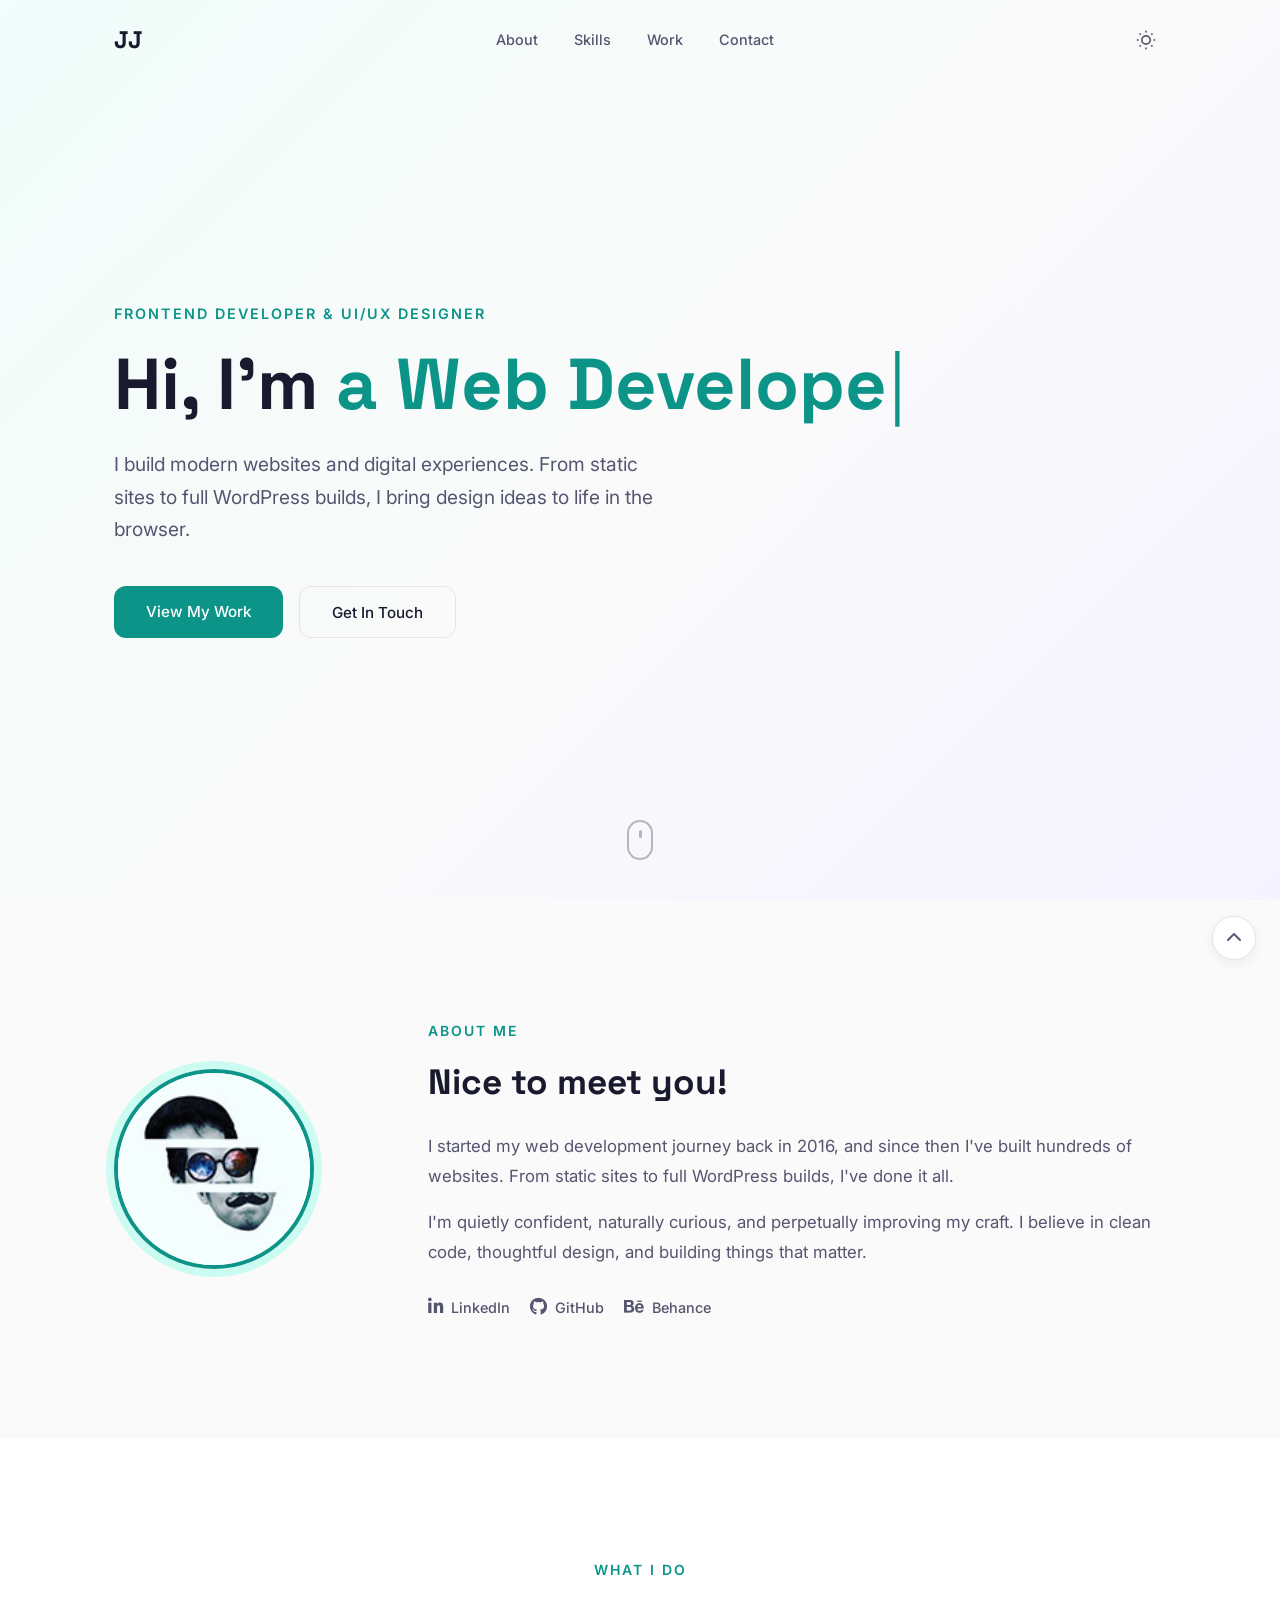
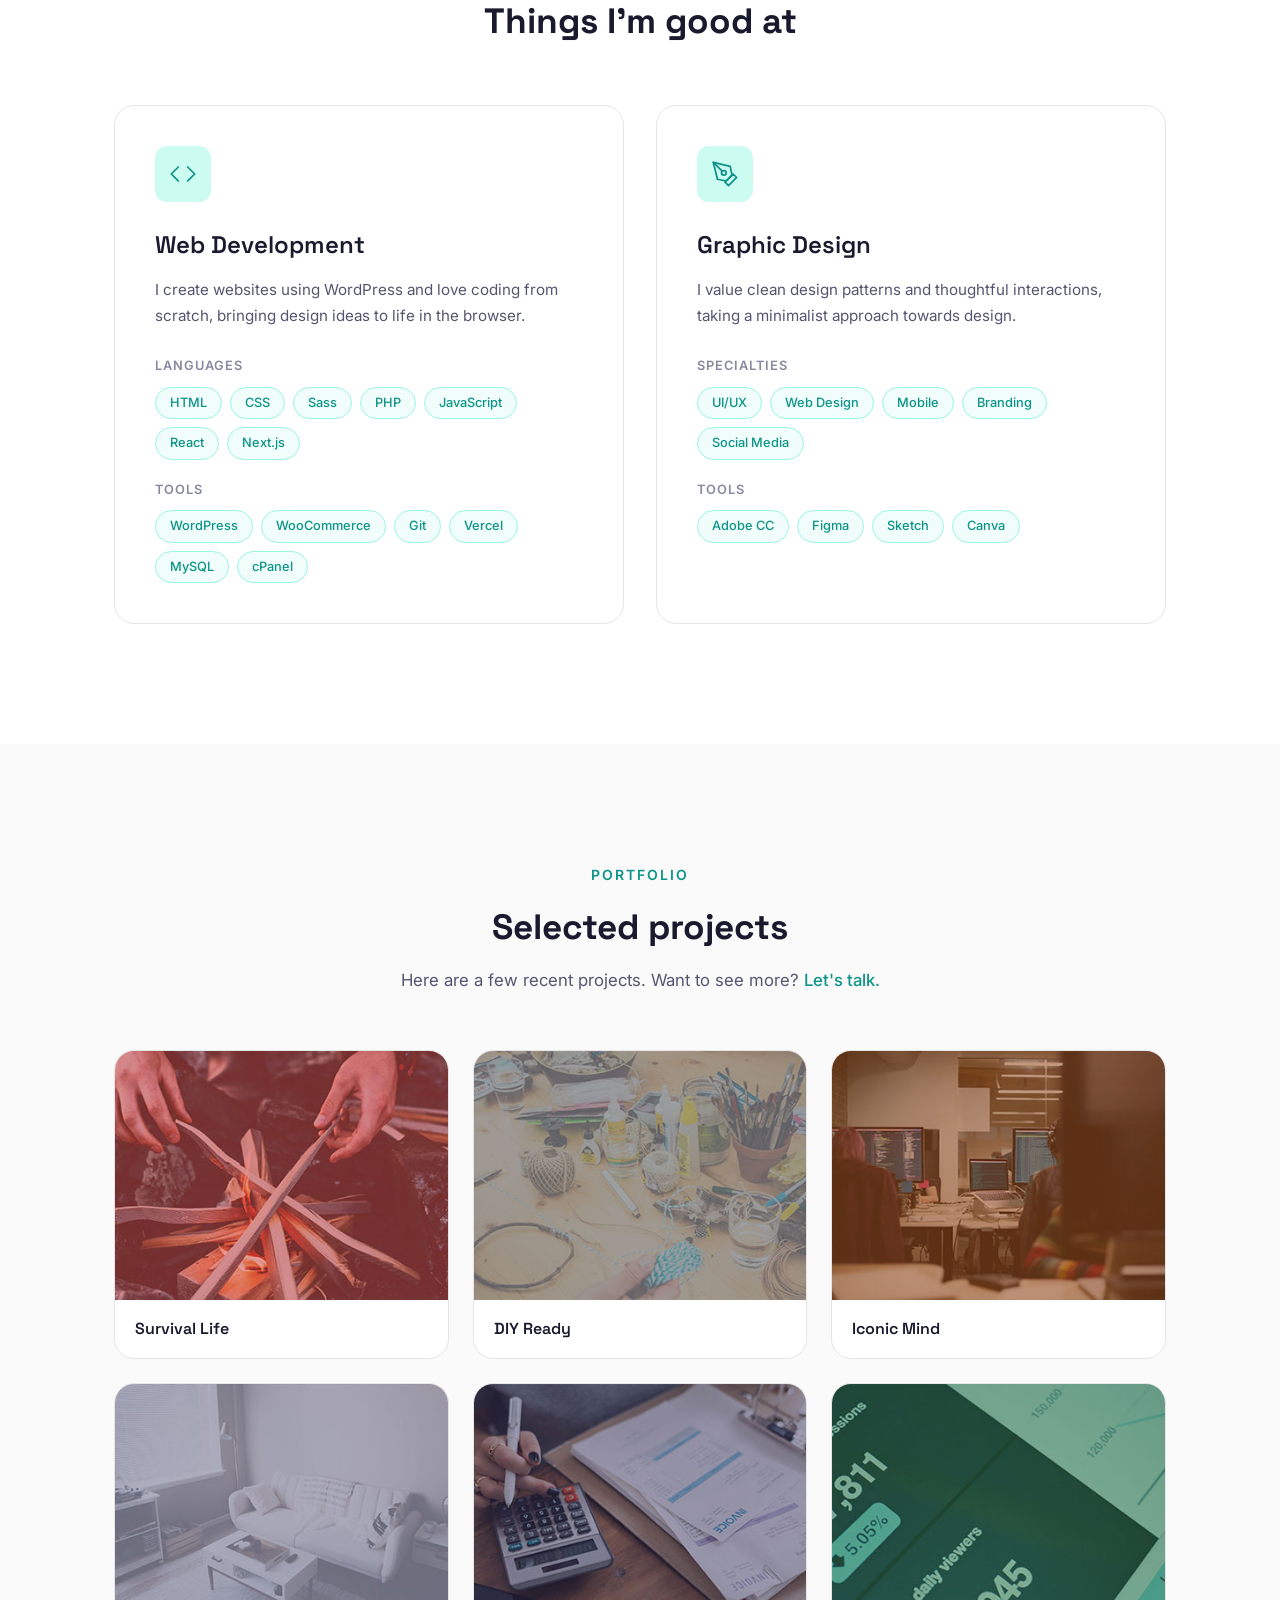
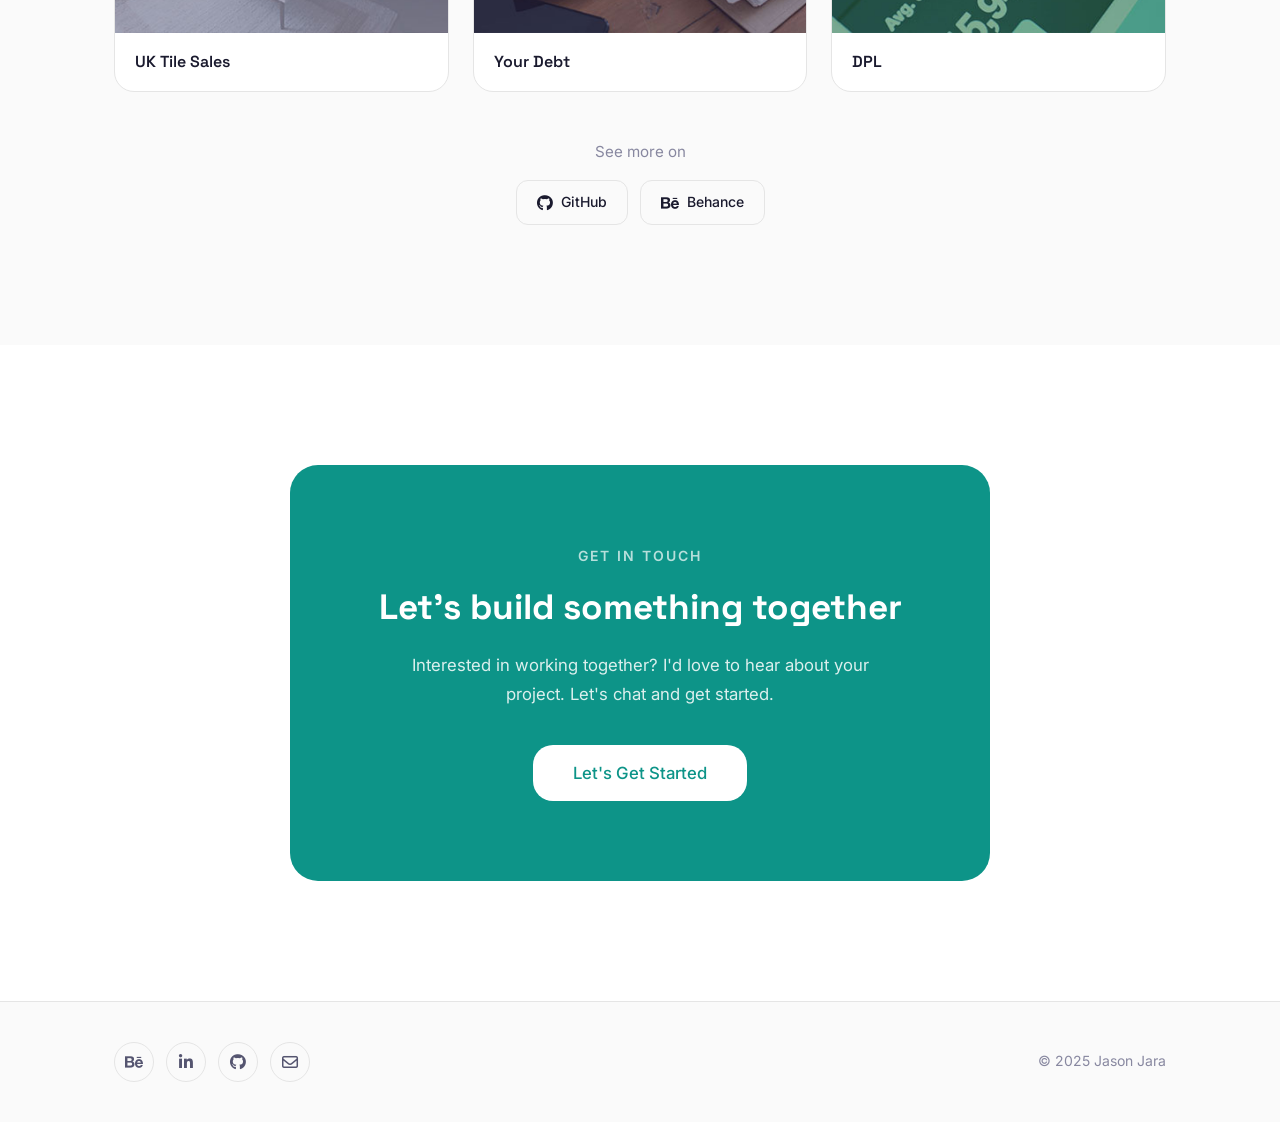
==== commit 21f63fca: "Replace mailto CTAs with HubSpot form popup modal - Hero "Get In Touch" and contact section "Let's G" ====
--- a/index.html
+++ b/index.html
@@ -69,7 +69,7 @@
             <p class="hero__subtitle reveal">I build modern websites and digital experiences. From static sites to full WordPress builds, I bring design ideas to life in the browser.</p>
             <div class="hero__actions reveal">
               <a href="#work" class="btn btn--primary">View My Work</a>
-              <a href="#contact" class="btn btn--outline">Get In Touch</a>
+              <button class="btn btn--outline" data-open-contact>Get In Touch</button>
             </div>
           </div>
           <div class="hero__scroll">
@@ -292,9 +292,9 @@
             <h2 class="section-label">Get In Touch</h2>
             <h3 class="contact__title">Let's build something together</h3>
             <p class="contact__text">Interested in working together? I'd love to hear about your project. Let's chat and get started.</p>
-            <a href="mailto:therealjasonjara@gmail.com?Subject=Hello%20there!" class="btn btn--primary btn--lg">
+            <button class="btn btn--primary btn--lg" data-open-contact>
               Let's Get Started
-            </a>
+            </button>
           </div>
         </div>
       </section>
@@ -328,6 +328,23 @@
       <i class="fa-solid fa-chevron-up"></i>
     </button>
 
+    <!-- Contact Form Modal -->
+    <div class="modal" id="contact-modal">
+      <div class="modal__backdrop" data-close-contact></div>
+      <div class="modal__content">
+        <div class="modal__header">
+          <h3 class="modal__title">Get In Touch</h3>
+          <button class="modal__close" data-close-contact aria-label="Close">
+            <i class="fa-solid fa-xmark"></i>
+          </button>
+        </div>
+        <div class="modal__body">
+          <div class="hs-form-frame" data-region="na2" data-form-id="612590c9-3d89-434d-a928-81e438d545a7" data-portal-id="245302847"></div>
+        </div>
+      </div>
+    </div>
+
+    <script src="https://js-na2.hsforms.net/forms/embed/245302847.js" defer></script>
     <script src="./js/script.js"></script>
   </body>
 </html>
--- a/style.css
+++ b/style.css
@@ -946,6 +946,88 @@
   transition-delay: 0.3s;
 }
 
+/* ===== Contact Modal ===== */
+.modal {
+  position: fixed;
+  inset: 0;
+  z-index: 200;
+  display: flex;
+  align-items: center;
+  justify-content: center;
+  opacity: 0;
+  pointer-events: none;
+  transition: opacity var(--transition-base);
+}
+
+.modal.active {
+  opacity: 1;
+  pointer-events: all;
+}
+
+.modal__backdrop {
+  position: absolute;
+  inset: 0;
+  background-color: rgba(0, 0, 0, 0.5);
+  backdrop-filter: blur(4px);
+  -webkit-backdrop-filter: blur(4px);
+}
+
+.modal__content {
+  position: relative;
+  background-color: var(--color-bg-elevated);
+  border: 1px solid var(--color-border);
+  border-radius: var(--border-radius-lg);
+  box-shadow: 0 24px 64px rgba(0, 0, 0, 0.2);
+  width: 90%;
+  max-width: 560px;
+  max-height: 85vh;
+  overflow-y: auto;
+  transform: translateY(20px) scale(0.97);
+  transition: transform var(--transition-base);
+}
+
+.modal.active .modal__content {
+  transform: translateY(0) scale(1);
+}
+
+.modal__header {
+  display: flex;
+  align-items: center;
+  justify-content: space-between;
+  padding: 24px 28px 0;
+}
+
+.modal__title {
+  font-family: var(--font-heading);
+  font-size: 1.4rem;
+  font-weight: 700;
+  color: var(--color-text);
+}
+
+.modal__close {
+  width: 36px;
+  height: 36px;
+  display: flex;
+  align-items: center;
+  justify-content: center;
+  border-radius: 50%;
+  color: var(--color-text-muted);
+  transition: color var(--transition-fast), background-color var(--transition-fast);
+}
+
+.modal__close:hover {
+  color: var(--color-text);
+  background-color: var(--color-surface);
+}
+
+.modal__close i {
+  font-size: 1.1rem;
+}
+
+.modal__body {
+  padding: 24px 28px 28px;
+}
+
 /* ===== Responsive Design ===== */
 
 /* Tablet */
